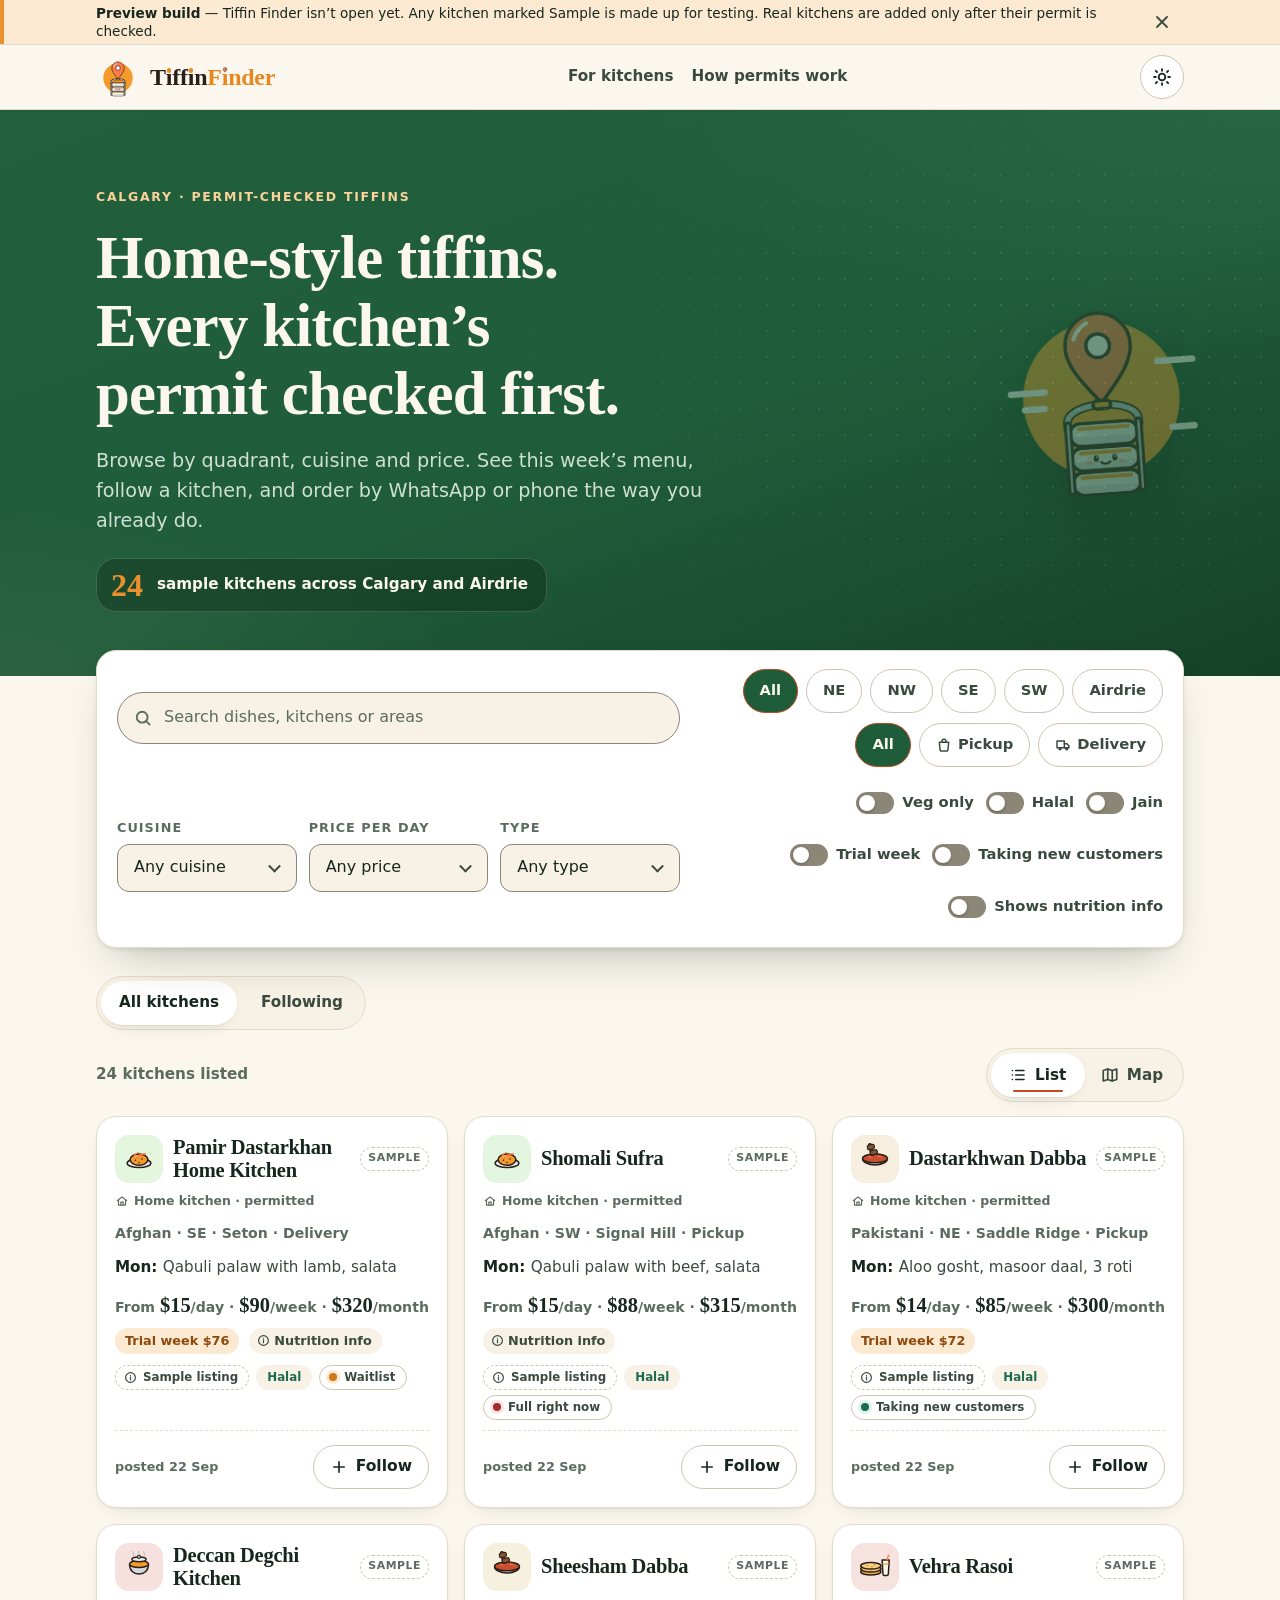
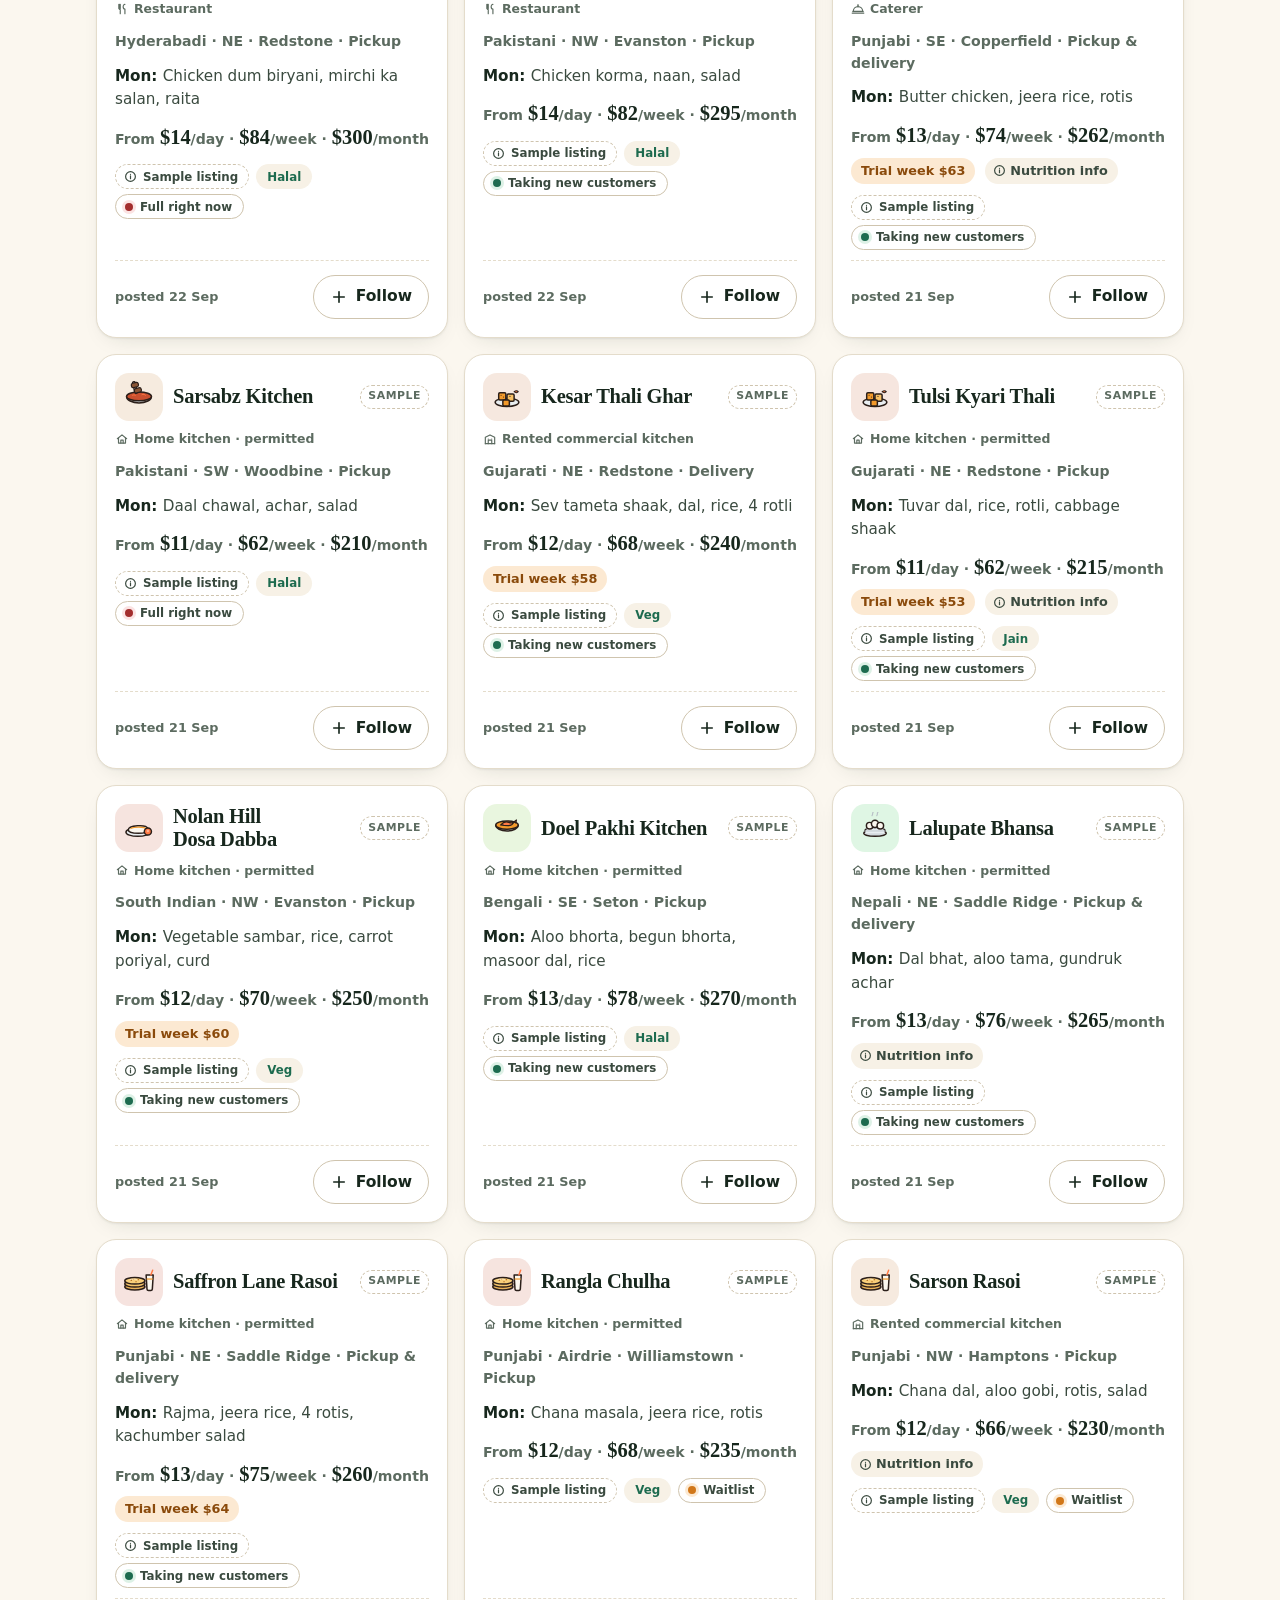
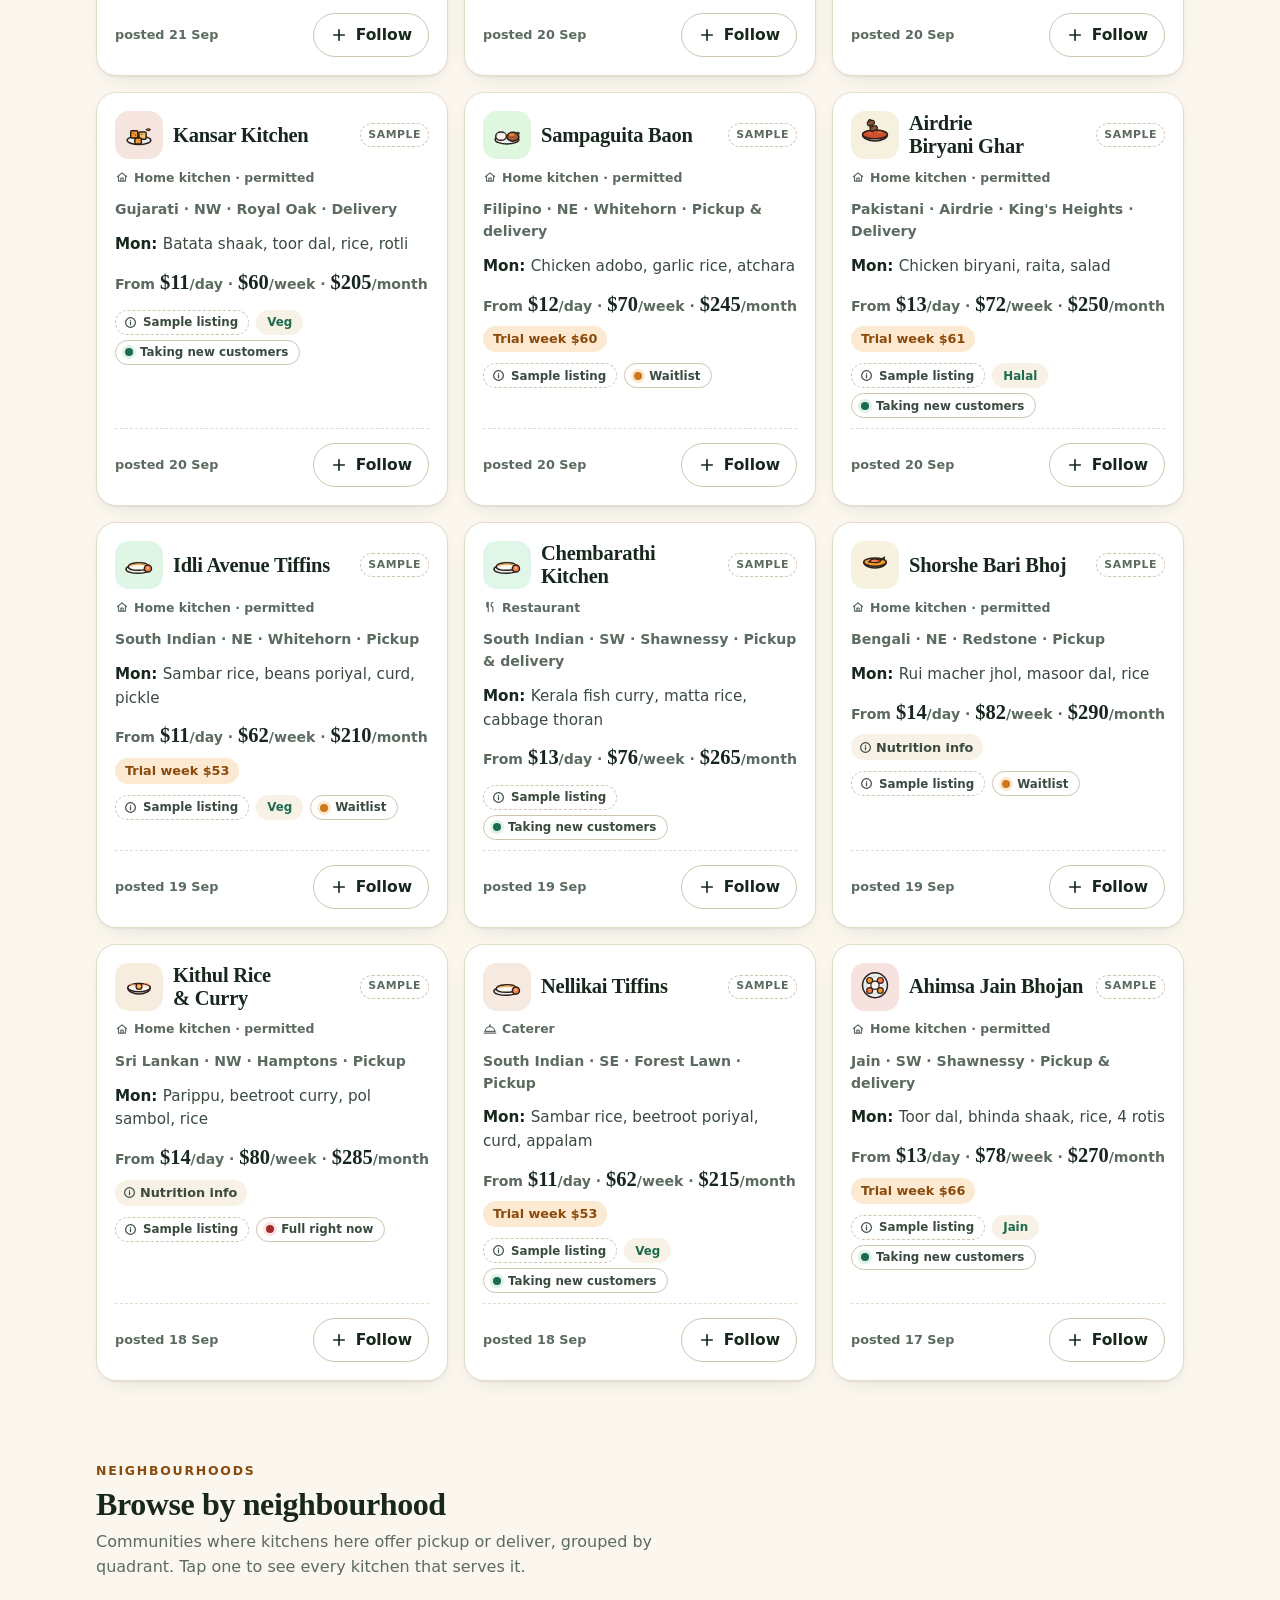
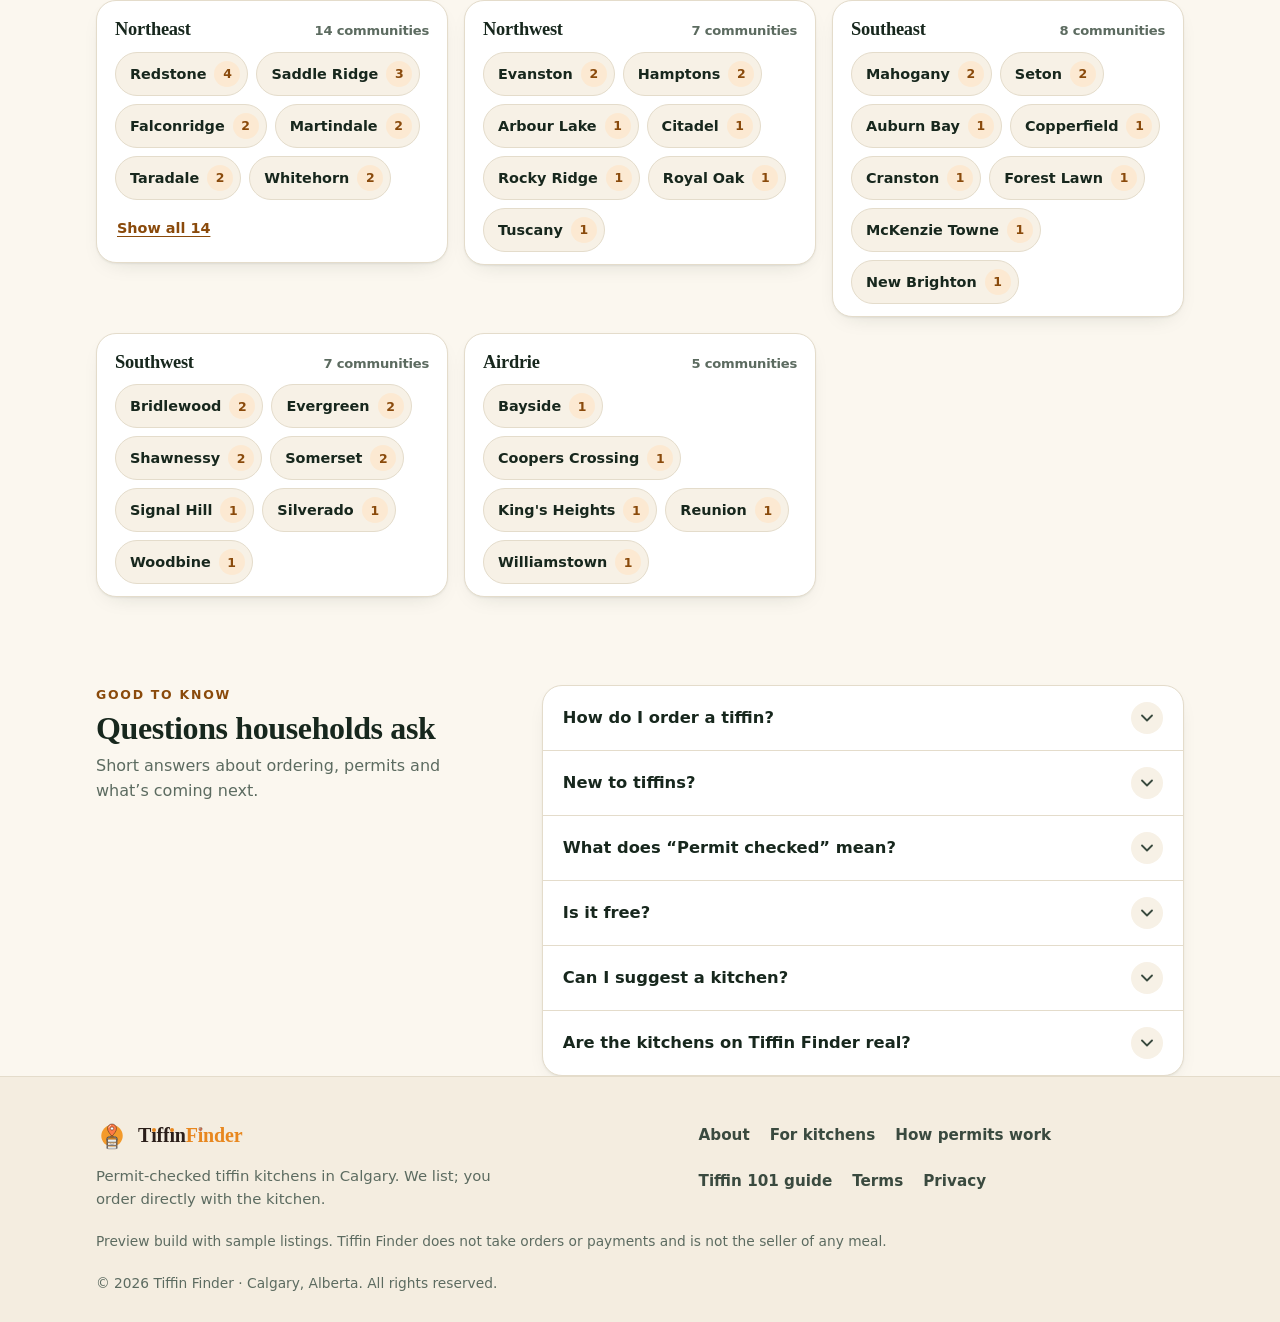
==== index.html @ 8707d1ac "Round 37: tighter hero, trust links, FAQ structured data, consistency - Phone hero: tighter vertical" ====
<!doctype html>
<html lang="en-CA">
<head>
  <meta charset="utf-8">
  <meta http-equiv="Content-Security-Policy" content="default-src 'self'; script-src 'self' 'sha256-MW55cBckCQ71oOT6GsQ5LZXJcVPUR7ksrtd80uX7PGY='; style-src 'self' https://fonts.googleapis.com; font-src https://fonts.gstatic.com; img-src 'self' data:; connect-src 'self'; manifest-src 'self'; worker-src 'self'; base-uri 'self'; form-action 'self'; object-src 'none'; upgrade-insecure-requests">
  <meta name="referrer" content="strict-origin-when-cross-origin">
  <meta name="viewport" content="width=device-width, initial-scale=1, viewport-fit=cover">
  <title>Tiffin Finder — permit-checked tiffin kitchens in Calgary</title>
  <meta name="description" content="Browse Calgary tiffin kitchens — home cooks, restaurants and caterers — by quadrant, cuisine and price. Every real kitchen’s permit is checked before it’s listed. See the week’s menu and order pickup or delivery by WhatsApp or phone.">
  <link rel="canonical" href="https://tiffinfinder.ca/">
  <meta property="og:type" content="website">
  <meta property="og:site_name" content="Tiffin Finder">
  <meta property="og:locale" content="en_CA">
  <meta property="og:title" content="Tiffin Finder — permit-checked tiffin kitchens in Calgary">
  <meta property="og:description" content="Browse Calgary tiffin kitchens — home cooks, restaurants and caterers — by quadrant, cuisine and price. Every real kitchen’s permit is checked before it’s listed. See the week’s menu and order pickup or delivery by WhatsApp or phone.">
  <meta property="og:url" content="https://tiffinfinder.ca/">
  <meta property="og:image" content="https://tiffinfinder.ca/og-image.png">
  <meta property="og:image:type" content="image/png">
  <meta property="og:image:width" content="1200">
  <meta property="og:image:height" content="630">
  <meta property="og:image:alt" content="Tiffin Finder — Find a permit-checked tiffin kitchen in Calgary, with a stacked saffron tiffin on leaf green">
  <meta name="twitter:card" content="summary_large_image">
  <meta name="twitter:title" content="Tiffin Finder — permit-checked tiffin kitchens in Calgary">
  <meta name="twitter:description" content="Browse Calgary tiffin kitchens — home cooks, restaurants and caterers — by quadrant, cuisine and price. Every real kitchen’s permit is checked before it’s listed. See the week’s menu and order pickup or delivery by WhatsApp or phone.">
  <meta name="twitter:image" content="https://tiffinfinder.ca/og-image.png">
  <meta name="twitter:image:alt" content="Tiffin Finder — Find a permit-checked tiffin kitchen in Calgary, with a stacked saffron tiffin on leaf green">
  <meta name="theme-color" media="(prefers-color-scheme: light)" content="#1f5c3a">
  <meta name="theme-color" media="(prefers-color-scheme: dark)" content="#101a14">
  <meta name="color-scheme" content="light dark">
  <meta name="mobile-web-app-capable" content="yes">
  <meta name="apple-mobile-web-app-capable" content="yes">
  <meta name="apple-mobile-web-app-status-bar-style" content="black-translucent">
  <meta name="apple-mobile-web-app-title" content="Tiffin Finder">
  <link rel="manifest" href="./manifest.webmanifest">
  <link rel="icon" href="./icons/favicon.svg" type="image/svg+xml">
  <link rel="icon" href="./icons/icon-192.png" type="image/png" sizes="192x192">
  <link rel="apple-touch-icon" href="./icons/apple-touch-icon.png">
  <link rel="preconnect" href="https://fonts.googleapis.com">
  <link rel="preconnect" href="https://fonts.gstatic.com" crossorigin>
  <link rel="stylesheet" href="https://fonts.googleapis.com/css2?family=Fraunces:opsz,wght@9..144,500..700&family=Manrope:wght@400..800&family=Baloo+2:wght@800&display=swap">
  <link rel="stylesheet" href="./styles.css?v=tf-v1.43.0">
  <!-- app.js stays blocking here on purpose: it decides the route, a
       kitchen's own link (?k=&solo=1), demo mode and the pending hero
       before first paint, so a shared kitchen link never flashes the home
       page first. The other pages load it with defer (early.js covers
       the theme and a dismissed preview notice there). -->
  <script src="./app.js?v=tf-v1.43.0"></script>
  <script type="application/ld+json">
  {
    "@context": "https://schema.org",
    "@graph": [
      {
        "@type": "WebSite",
        "name": "Tiffin Finder",
        "url": "https://tiffinfinder.ca/"
      },
      {
        "@type": "Organization",
        "name": "Tiffin Finder",
        "url": "https://tiffinfinder.ca/",
        "email": "sitesbyadeel@gmail.com",
        "logo": "https://tiffinfinder.ca/icons/icon-512.png"
      },
      {
        "@type": "FAQPage",
        "mainEntity": [
          {
            "@type": "Question",
            "name": "How do I order a tiffin?",
            "acceptedAnswer": {
              "@type": "Answer",
              "text": "Straight from the kitchen. Open a kitchen and tap Order on WhatsApp or Call. Pick a plan and a start day, check the message, then send it or call. Then sort out delivery or pickup and payment with the cook, the way you already do. Tiffin Finder doesn’t take orders or payments and isn’t the seller of any meal."
            }
          },
          {
            "@type": "Question",
            "name": "New to tiffins?",
            "acceptedAnswer": {
              "@type": "Answer",
              "text": "Our Tiffin 101 guide explains what a tiffin service is, what a typical meal includes, how plans and pricing usually work, and basic food-safety tips for storing and reheating your meals."
            }
          },
          {
            "@type": "Question",
            "name": "What does “Permit checked” mean?",
            "acceptedAnswer": {
              "@type": "Answer",
              "text": "It means we matched the kitchen to its public Alberta Health Services inspection record and, where it’s visible, its City of Calgary business licence. The date on the badge is when we checked. If the permit’s expiry date passes, we take the badge off until we’ve checked again. It isn’t an inspection or an endorsement, so please still use your own judgement. Verification pending means we’re still checking, and ordering stays closed until we’re done. How permits work"
            }
          },
          {
            "@type": "Question",
            "name": "Is it free?",
            "acceptedAnswer": {
              "@type": "Answer",
              "text": "Yes. Browsing and following kitchens cost households nothing. There’s no markup: you pay the kitchen its own price. Listing is free for kitchens as well, with no commission."
            }
          },
          {
            "@type": "Question",
            "name": "Can I suggest a kitchen?",
            "acceptedAnswer": {
              "@type": "Answer",
              "text": "Please do. Point the cook to our page for kitchens, where listing is free. You can also suggest one directly: our email address is on the About page. We only list a kitchen once its permit checks out, and only with the cook’s permission."
            }
          },
          {
            "@type": "Question",
            "name": "Are the kitchens on Tiffin Finder real?",
            "acceptedAnswer": {
              "@type": "Answer",
              "text": "Not yet. Tiffin Finder is in preview. Any kitchen marked Sample is made up, with a 555 phone number. Real kitchens are added only after their permit is checked, and with their permission."
            }
          }
        ]
      }
    ]
  }
  </script>
</head>
<body data-page="app">
  <a class="skip-link" href="#main">Skip to content</a>

  <div class="preview-bar" id="preview-bar" role="region" aria-label="Preview notice">
    <div class="wrap preview-bar-inner">
      <p><strong>Preview build</strong> — Tiffin Finder isn’t open yet. Any kitchen marked Sample is made up for testing. Real kitchens are added only after their permit is checked.</p>
      <button type="button" class="icon-btn" data-dismiss-preview aria-label="Dismiss preview notice">
        <svg viewBox="0 0 24 24" fill="none" stroke="currentColor" stroke-width="2.2" stroke-linecap="round" aria-hidden="true" focusable="false"><path d="M6 6l12 12M18 6L6 18"/></svg>
      </button>
    </div>
  </div>

  <div class="demo-bar" id="demo-bar" role="region" aria-label="Demo notice" hidden><div class="wrap demo-bar-inner"><p><span class="demo-pill">Demo</span> These kitchens are made up to show how Tiffin Finder works.</p><a class="demo-leave" href="./">Leave demo</a></div></div>

  <header class="site-header">
    <div class="wrap header-inner">
      <a class="brand" href="./" data-route aria-label="Tiffin Finder home">
        <svg class="logo" viewBox="0 0 400 400" aria-hidden="true" focusable="false"><circle cx="200" cy="210" r="134" fill="#f39a2b"/>
<g transform="translate(0 118.7)"><path d="M200 98.0C174.8 67.2 144 34.7 144 0a56 56 0 0 1 112 0c0 34.7-30.8 67.2-56 98.0Z" fill="#ff7a45" stroke="#2b1f1a" stroke-width="6" stroke-linejoin="round"/><circle cx="200" cy="0" r="20.2" fill="#fff" stroke="#2b1f1a" stroke-width="6"/><path d="M159.7 -14.0a44.8 44.8 0 0 1 23.5-25.8" fill="none" stroke="#fff" stroke-width="7" stroke-linecap="round"/></g>
<path d="M139.0 258V248C139.0 210.1 261.0 210.1 261.0 248V258" fill="none" stroke="#2b1f1a" stroke-width="15" stroke-linecap="round"/>
<path d="M139.0 258V248C139.0 210.1 261.0 210.1 261.0 248V258" fill="none" stroke="#b9c1c7" stroke-width="9" stroke-linecap="round"/>
<rect x="185" y="212.7" width="30" height="14" rx="7" fill="#f39a2b" stroke="#2b1f1a" stroke-width="6"/>
<rect x="142.0" y="250.0" width="116" height="38" rx="17.5" fill="#e9eef1" stroke="#2b1f1a" stroke-width="6"/>
<path d="M147.0 273.6H253.0V272.3a14.0 14.0 0 0 1-14.0 14.0H161.0a14.0 14.0 0 0 1-14.0-14.0Z" fill="#d3dade"/>
<rect x="154.6" y="255.5" width="90.8" height="6.5" rx="3.2" fill="#f39a2b"/>
<path d="M155.0 269.0h12" stroke="#fff" stroke-width="4" stroke-linecap="round"/>
<rect x="142.0" y="292.0" width="116" height="38" rx="17.5" fill="#e9eef1" stroke="#2b1f1a" stroke-width="6"/>
<path d="M147.0 315.6H253.0V314.3a14.0 14.0 0 0 1-14.0 14.0H161.0a14.0 14.0 0 0 1-14.0-14.0Z" fill="#d3dade"/>
<rect x="154.6" y="297.5" width="90.8" height="6.5" rx="3.2" fill="#f39a2b"/>
<path d="M155.0 311.0h12" stroke="#fff" stroke-width="4" stroke-linecap="round"/>
<rect x="142.0" y="334.0" width="116" height="38" rx="17.5" fill="#e9eef1" stroke="#2b1f1a" stroke-width="6"/>
<path d="M147.0 357.6H253.0V356.3a14.0 14.0 0 0 1-14.0 14.0H161.0a14.0 14.0 0 0 1-14.0-14.0Z" fill="#d3dade"/>
<rect x="154.6" y="339.5" width="90.8" height="6.5" rx="3.2" fill="#f39a2b"/>
<path d="M155.0 353.0h12" stroke="#fff" stroke-width="4" stroke-linecap="round"/>
<rect x="135.0" y="247" width="9" height="123" rx="4.5" fill="#b9c1c7" stroke="#2b1f1a" stroke-width="5"/>
<rect x="256.0" y="247" width="9" height="123" rx="4.5" fill="#b9c1c7" stroke="#2b1f1a" stroke-width="5"/>
<ellipse cx="184" cy="311.0" rx="4.4" ry="5.8" fill="#2b1f1a"/><ellipse cx="216" cy="311.0" rx="4.4" ry="5.8" fill="#2b1f1a"/>
<circle cx="185.4" cy="309.0" r="1.6" fill="#fff"/><circle cx="217.4" cy="309.0" r="1.6" fill="#fff"/>
<path d="M192.5 318.0q7.5 6.5 15 0" fill="none" stroke="#2b1f1a" stroke-width="3.8" stroke-linecap="round"/>
<ellipse cx="172" cy="318.0" rx="5" ry="3" fill="#f7a9a0"/><ellipse cx="228" cy="318.0" rx="5" ry="3" fill="#f7a9a0"/></svg>
        <span class="wordmark" aria-hidden="true"><span class="wm-a">T<span class="wm-i">ı</span>ff<span class="wm-i">ı</span>n</span><span class="wm-b">F<span class="wm-i wm-pin">ı</span>nder</span></span><span class="visually-hidden">Tiffin Finder</span>
      </a>
      <nav class="site-nav" aria-label="Primary">
        <a href="./kitchens.html">For kitchens</a>
        <a href="./permitted.html">How permits work</a>
      </nav>
      <div class="header-actions">
        <button type="button" class="btn btn-primary btn-small" id="install-btn" hidden>
          <svg viewBox="0 0 24 24" fill="none" stroke="currentColor" stroke-width="2.2" stroke-linecap="round" stroke-linejoin="round" aria-hidden="true" focusable="false"><path d="M12 4v11M7.5 10.5L12 15l4.5-4.5M4 19h16"/></svg>
          <span class="btn-label">Install</span>
        </button>
        <button type="button" class="icon-btn theme-toggle" id="theme-toggle" aria-label="Switch to dark theme">
          <svg class="icon-sun" viewBox="0 0 24 24" fill="none" stroke="currentColor" stroke-width="2.2" stroke-linecap="round" aria-hidden="true" focusable="false"><circle cx="12" cy="12" r="4"/><path d="M12 2.5v2M12 19.5v2M4.6 4.6l1.4 1.4M18 18l1.4 1.4M2.5 12h2M19.5 12h2M4.6 19.4L6 18M18 6l1.4-1.4"/></svg>
          <svg class="icon-moon" viewBox="0 0 24 24" fill="none" stroke="currentColor" stroke-width="2.2" stroke-linecap="round" stroke-linejoin="round" aria-hidden="true" focusable="false"><path d="M20 14.5A8.5 8.5 0 0 1 9.5 4a8.5 8.5 0 1 0 10.5 10.5z"/></svg>
        </button>
        <button type="button" class="icon-btn menu-btn" id="menu-btn" aria-label="Menu" aria-expanded="false" aria-controls="nav-sheet">
          <svg viewBox="0 0 24 24" fill="none" stroke="currentColor" stroke-width="2.2" stroke-linecap="round" aria-hidden="true" focusable="false"><path d="M4 7h16M4 12h16M4 17h11"/></svg>
        </button>
      </div>
    </div>
  </header>

  <main id="main">
    <section class="hero is-pending" id="hero" aria-labelledby="hero-heading">
      <div class="wrap hero-inner">
        <p class="eyebrow" id="hero-eyebrow">Calgary · permit-checked tiffins</p>
        <h1 id="hero-heading" tabindex="-1">Home-style tiffins. Every kitchen’s permit checked first.</h1>
        <p class="lede" id="hero-lede">Browse by quadrant, cuisine and price. See this week’s menu, follow a kitchen, and order by WhatsApp or phone the way you already do.</p>
        <p class="hero-count">
          <span class="num" id="count-verified">–</span>
          <span class="hero-count-text"><span id="count-label">kitchens</span><span class="long"> across Calgary and Airdrie</span><span id="count-pending-wrap" hidden> <span class="sep">·</span> <span id="count-pending">–</span> waiting for a permit check</span></span>
        </p>
        <div class="hero-launch" id="hero-launch" hidden>
          <div class="hero-actions">
            <a class="btn btn-primary" href="./kitchens.html">List your kitchen, free</a>
            <a class="btn btn-ghost" href="./?demo=1">See how it works</a>
          </div>
          <p class="hero-launch-note">Tiffin Finder isn’t open yet. Real kitchens will show here as soon as each one is checked. Add it to your Home Screen to find it fast when it opens. New to tiffins? Read the <a href="./guide.html">Tiffin 101 guide</a>.</p>
        </div>
      </div>
      <div class="hero-mascot" aria-hidden="true">
        <img class="hero-mascot-img" src="./icons/mascot.svg" alt="" width="400" height="400">
      </div>
    </section>

    <section class="wrap filters-section is-pending" id="filters-section" aria-labelledby="filters-heading">
      <h2 id="filters-heading" class="visually-hidden">Search and filter kitchens</h2>
      <form class="filters" id="filters" role="search" novalidate>
        <div class="filters-top">
          <div class="search-field">
            <label for="q" class="visually-hidden">Search dishes, kitchens or areas</label>
            <svg class="search-icon" viewBox="0 0 24 24" fill="none" stroke="currentColor" stroke-width="2.2" stroke-linecap="round" aria-hidden="true" focusable="false"><circle cx="11" cy="11" r="6.5"/><path d="M20 20l-4.2-4.2"/></svg>
            <input id="q" name="q" type="search" placeholder="Search dishes, kitchens or areas" autocomplete="off" enterkeyhint="search">
          </div>
          <button type="button" class="btn-filters-open" id="open-filters-sheet" aria-haspopup="dialog" aria-expanded="false" aria-controls="filters-sheet-panel">
            <svg viewBox="0 0 24 24" width="18" height="18" fill="none" stroke="currentColor" stroke-width="2.2" stroke-linecap="round" stroke-linejoin="round" aria-hidden="true" focusable="false"><path d="M4 7h10M18 7h2M4 17h2M8 17h12"/><circle cx="16" cy="7" r="2"/><circle cx="6" cy="17" r="2"/></svg>
            <span>Filters</span>
            <span class="filters-open-badge" id="filters-open-badge" hidden>0</span>
          </button>
        </div>

        <div class="chip-stack">
          <fieldset class="chip-group">
            <legend>Quadrant</legend>
            <input type="radio" name="quadrant" id="quad-all" value="" checked>
            <label for="quad-all">All</label>
            <input type="radio" name="quadrant" id="quad-ne" value="NE">
            <label for="quad-ne">NE</label>
            <input type="radio" name="quadrant" id="quad-nw" value="NW">
            <label for="quad-nw">NW</label>
            <input type="radio" name="quadrant" id="quad-se" value="SE">
            <label for="quad-se">SE</label>
            <input type="radio" name="quadrant" id="quad-sw" value="SW">
            <label for="quad-sw">SW</label>
            <input type="radio" name="quadrant" id="quad-airdrie" value="Airdrie">
            <label for="quad-airdrie">Airdrie</label>
          </fieldset>
          <fieldset class="chip-group chip-group-service" id="service-group">
            <legend>Pickup or delivery</legend>
            <input type="radio" name="service" id="service-all" value="" checked>
            <label for="service-all">All</label>
            <input type="radio" name="service" id="service-pickup" value="pickup">
            <label for="service-pickup"><svg viewBox="0 0 24 24" width="16" height="16" fill="none" stroke="currentColor" stroke-width="2.2" stroke-linecap="round" stroke-linejoin="round" aria-hidden="true" focusable="false"><path d="M5 8h14l-1.2 12.2a1 1 0 0 1-1 .8H7.2a1 1 0 0 1-1-.8z"/><path d="M9 8V6.5a3 3 0 0 1 6 0V8"/></svg>Pickup</label>
            <input type="radio" name="service" id="service-delivery" value="delivery">
            <label for="service-delivery"><svg viewBox="0 0 24 24" width="16" height="16" fill="none" stroke="currentColor" stroke-width="2.2" stroke-linecap="round" stroke-linejoin="round" aria-hidden="true" focusable="false"><path d="M3 6h11v10H3z"/><path d="M14 10h4l3 3.5V16h-7"/><path d="M7.5 19a1.5 1.5 0 1 0 0-3 1.5 1.5 0 0 0 0 3z"/><path d="M17.5 19a1.5 1.5 0 1 0 0-3 1.5 1.5 0 0 0 0 3z"/></svg>Delivery</label>
          </fieldset>
        </div>

        <div class="select-row" id="select-row">
          <div class="field">
            <label for="cuisine">Cuisine</label>
            <span class="select">
              <select id="cuisine" name="cuisine">
                <option value="">Any cuisine</option>
              </select>
            </span>
          </div>
          <div class="field">
            <label for="price">Price per day</label>
            <span class="select">
              <select id="price" name="price">
                <option value="">Any price</option>
                <option value="low">Under $12</option>
                <option value="mid">$12 – $13</option>
                <option value="high">$14 and up</option>
              </select>
            </span>
          </div>
          <div class="field">
            <label for="type">Type</label>
            <span class="select">
              <select id="type" name="type">
                <option value="">Any type</option>
                <option value="home_kitchen_permitted">Home kitchen · permitted</option>
                <option value="restaurant">Restaurant</option>
                <option value="caterer">Caterer</option>
                <option value="commissary_cook">Rented commercial kitchen</option>
              </select>
            </span>
          </div>
        </div>

        <div class="switch-row" id="switch-row">
          <div class="switch-set" role="group" aria-label="Dietary">
            <label class="switch">
              <input type="checkbox" id="veg" name="veg">
              <span class="switch-track" aria-hidden="true"></span>
              <span class="switch-label">Veg only</span>
            </label>
            <label class="switch">
              <input type="checkbox" id="halal" name="halal">
              <span class="switch-track" aria-hidden="true"></span>
              <span class="switch-label">Halal</span>
            </label>
            <label class="switch">
              <input type="checkbox" id="jain" name="jain">
              <span class="switch-track" aria-hidden="true"></span>
              <span class="switch-label">Jain</span>
            </label>
          </div>
          <div class="switch-set" role="group" aria-label="Plans and availability">
            <label class="switch">
              <input type="checkbox" id="trial" name="trial">
              <span class="switch-track" aria-hidden="true"></span>
              <span class="switch-label">Trial week</span>
            </label>
            <label class="switch">
              <input type="checkbox" id="open" name="open">
              <span class="switch-track" aria-hidden="true"></span>
              <span class="switch-label">Taking new customers</span>
            </label>
            <label class="switch">
              <input type="checkbox" id="nutrition" name="nutrition">
              <span class="switch-track" aria-hidden="true"></span>
              <span class="switch-label">Shows nutrition info</span>
            </label>
          </div>
        </div>

        <div class="filters-foot">
          <button type="button" class="btn btn-ghost btn-small" id="reset-filters">Reset filters</button>
        </div>

        <div class="sheet filters-sheet" id="filters-sheet" hidden>
          <button type="button" class="sheet-backdrop" tabindex="-1" aria-label="Close filters" data-close-filters></button>
          <div class="sheet-panel filters-sheet-panel" id="filters-sheet-panel" role="dialog" aria-modal="true" aria-labelledby="filters-sheet-title">
            <div class="sheet-handle" aria-hidden="true"></div>
            <div class="filters-sheet-head">
              <h2 id="filters-sheet-title">Filters</h2>
              <button type="button" class="icon-btn" data-close-filters aria-label="Close filters"><svg viewBox="0 0 24 24" fill="none" stroke="currentColor" stroke-width="2.2" stroke-linecap="round" aria-hidden="true" focusable="false"><path d="M6 6l12 12M18 6L6 18"/></svg></button>
            </div>
            <div class="filters-sheet-body" id="filters-sheet-body"></div>
            <div class="filters-sheet-foot">
              <button type="button" class="btn btn-ghost btn-small" id="filters-sheet-clear">Clear all</button>
              <button type="button" class="btn btn-primary" id="filters-sheet-show">Show kitchens</button>
            </div>
          </div>
        </div>
      </form>
    </section>

    <nav class="wrap" aria-label="Views" id="view-tabs-wrap">
      <div class="view-tabs" id="view-tabs">
        <a href="./" class="tab" id="tab-all" data-route aria-current="page">All kitchens</a>
        <a href="./?view=following" class="tab" id="tab-following" data-route aria-current="false">Following <span class="count" id="follow-count" hidden>0</span></a>
      </div>
    </nav>

    <section class="wrap" id="view-browse" aria-labelledby="results-heading">
      <h2 id="results-heading" class="visually-hidden">Kitchens</h2>
      <div class="filter-pills" id="filter-pills" hidden>
        <button type="button" class="filter-pill" id="near-pill">
          <svg class="filter-pill-pin" viewBox="0 0 24 24" width="16" height="16" fill="none" stroke="currentColor" stroke-width="2.2" stroke-linecap="round" stroke-linejoin="round" aria-hidden="true" focusable="false"><path d="M12 21s-6-5.4-6-11a6 6 0 0 1 12 0c0 5.6-6 11-6 11z"/><path d="M12 10.5a1.5 1.5 0 1 0 0-3 1.5 1.5 0 0 0 0 3z"/></svg>
          <span class="filter-pill-text">Pickup or delivery in <strong id="near-pill-name"></strong></span>
          <span class="filter-pill-x" aria-hidden="true"><svg viewBox="0 0 24 24" width="14" height="14" fill="none" stroke="currentColor" stroke-width="2.4" stroke-linecap="round" aria-hidden="true" focusable="false"><path d="M6 6l12 12M18 6L6 18"/></svg></span>
        </button>
      </div>
      <div class="results-bar">
        <p class="results-status" id="results-status" role="status" aria-live="polite" tabindex="-1">Loading kitchens…</p>
        <div class="seg" id="mode-seg" role="group" aria-label="Show kitchens as" data-mode="list">
          <button type="button" class="seg-btn" id="mode-list" data-mode="list" aria-pressed="true"><svg viewBox="0 0 24 24" fill="none" stroke="currentColor" stroke-width="2.2" stroke-linecap="round" stroke-linejoin="round" aria-hidden="true" focusable="false"><path d="M9 6h11M9 12h11M9 18h11M4.5 6h.01M4.5 12h.01M4.5 18h.01"/></svg><span>List</span></button>
          <button type="button" class="seg-btn" id="mode-map" data-mode="map" aria-pressed="false" aria-controls="map-view"><svg viewBox="0 0 24 24" fill="none" stroke="currentColor" stroke-width="2.2" stroke-linecap="round" stroke-linejoin="round" aria-hidden="true" focusable="false"><path d="M9 4 3 6v14l6-2 6 2 6-2V4l-6 2-6-2z"/><path d="M9 4v14"/><path d="M15 6v14"/></svg><span>Map</span></button>
        </div>
      </div>
      <div class="grid" id="results"></div>
      <div class="map-view" id="map-view" hidden>
        <div class="map-layout">
          <div class="map-frame">
            <div class="map-bar">
              <h3 class="map-title" id="map-title">Calgary and Airdrie</h3>
              <button type="button" class="btn btn-secondary btn-small map-reset" id="map-reset" hidden><svg viewBox="0 0 24 24" fill="none" stroke="currentColor" stroke-width="2.2" stroke-linecap="round" stroke-linejoin="round" aria-hidden="true" focusable="false"><path d="M15 5l-7 7 7 7"/></svg><span>Show all<span class="map-reset-more"> of Calgary</span></span></button>
            </div>
            <div class="map-stage" id="map-stage" aria-busy="true">
              <div class="map-skeleton skel" id="map-skeleton"><span>Loading the map…</span></div>
              <div class="map-state" id="map-error" hidden>
                <span class="empty-art" data-hue="300" aria-hidden="true"></span>
                <h4 class="map-state-title" id="map-error-title">The map didn’t load</h4>
                <p id="map-error-text">Something went wrong loading the map. Try again in a moment, or use the list.</p>
                <div class="map-state-actions"><button type="button" class="btn btn-primary btn-small" id="map-retry">Try again</button><button type="button" class="btn btn-secondary btn-small" id="map-to-list">Show the list</button></div>
              </div>
              <div class="map-state" id="map-empty" hidden>
                <img class="empty-mascot" src="./icons/mascot.svg" alt="" width="120" height="120">
                <h4 class="map-state-title">No kitchens match</h4>
                <p id="map-empty-text">Try widening the quadrant or clearing a filter.</p>
                <div class="map-state-actions">
                  <button type="button" class="btn btn-secondary btn-small" id="map-empty-clear-search" hidden>Clear search</button>
                  <button type="button" class="btn btn-secondary btn-small" id="map-empty-reset">Reset filters</button>
                </div>
              </div>
            </div>
          </div>
          <div class="map-side">
            <p class="map-note"><svg viewBox="0 0 24 24" fill="none" stroke="currentColor" stroke-width="2.2" stroke-linecap="round" stroke-linejoin="round" aria-hidden="true" focusable="false"><path d="M12 21s-6-5.4-6-11a6 6 0 0 1 12 0c0 5.6-6 11-6 11z"/><path d="M12 10.5a1.5 1.5 0 1 0 0-3 1.5 1.5 0 0 0 0 3z"/></svg><span>Pickup pins show the spot each kitchen chose to share. Sample listings use made-up spots inside their neighbourhood.</span></p>
            <ul class="map-legend" aria-label="Map colours">
              <li><span class="map-swatch" data-q="NW"></span>Northwest</li><li><span class="map-swatch" data-q="NE"></span>Northeast</li><li><span class="map-swatch" data-q="SW"></span>Southwest</li><li><span class="map-swatch" data-q="SE"></span>Southeast</li><li><span class="map-swatch" data-q="Airdrie"></span>Airdrie</li>
            </ul>
            <ul class="map-legend map-legend-pins" aria-label="Map markers">
              <li><span class="map-key" data-kind="pickup"><svg viewBox="0 0 24 24" aria-hidden="true" focusable="false"><path d="M5 9h14l-1.1 11a1 1 0 0 1-1 .9H7.1a1 1 0 0 1-1-.9z" fill="currentColor"/><path d="M9 9V7a3 3 0 0 1 6 0v2" fill="none" stroke="currentColor" stroke-width="1.8" stroke-linecap="round"/></svg></span>Pickup spot</li>
              <li><span class="map-key" data-kind="area"><svg viewBox="0 0 24 24" aria-hidden="true" focusable="false"><path d="M9 7c0-3.2 6-3.2 6 0" fill="none" stroke="currentColor" stroke-width="1.8" stroke-linecap="round"/><rect x="6" y="7" width="12" height="4" rx="1.5" fill="currentColor"/><rect x="5" y="12" width="14" height="4" rx="1.5" fill="currentColor"/><rect x="4" y="17" width="16" height="4.5" rx="1.8" fill="currentColor"/></svg></span>Delivery only, shown on the kitchen’s neighbourhood</li>
              <li><span class="map-key" data-kind="cluster" aria-hidden="true">3</span>Kitchens close together. Tap to see them.</li>
            </ul>
            <p class="map-hint">Tap a pin to preview. A numbered pin means several kitchens are close together; tap it to see each one. Tap part of the map, or pick a quadrant above, to zoom in.</p>
            <p class="map-missing" id="map-missing" hidden></p>
            <div class="map-credit">
              <p>Contains information licensed under the <a href="https://data.calgary.ca/stories/s/u45n-7awa">Open Government Licence – City of Calgary</a>.</p>
              <p>Contains information licensed under the <a href="https://data-airdrie.opendata.arcgis.com/pages/our-open-licence">Open Data Licence – City of Airdrie</a>.</p>
            </div>
          </div>
        </div>
        <div class="map-card" id="map-card" role="dialog" aria-labelledby="map-card-title" hidden></div>
      </div>
      <div class="empty" id="results-empty" hidden>
        <img class="empty-mascot" src="./icons/mascot.svg" alt="" width="120" height="120">
        <h3 class="empty-title">Nothing matches yet</h3>
        <p id="results-empty-text">No kitchens match those filters. Try widening the quadrant or clearing a filter.</p>
        <div class="page-actions">
          <button type="button" class="btn btn-secondary" id="empty-clear-search" hidden>Clear search</button>
          <button type="button" class="btn btn-secondary" id="empty-reset">Reset filters</button>
        </div>
      </div>
      <div class="empty" id="results-error" hidden>
        <span class="empty-art" data-hue="300" aria-hidden="true"></span>
        <h3 class="empty-title" id="results-error-title">You’re offline</h3>
        <p id="results-error-text">Tiffin Finder needs a connection to load kitchens the first time. Reconnect and the list will load on its own, or tap Try again.</p>
        <button type="button" class="btn btn-primary" id="results-retry" data-retry>Try again</button>
      </div>
      <noscript>
        <div class="empty">
          <p>Tiffin Finder needs JavaScript to show kitchens. Please enable it and reload.</p>
        </div>
      </noscript>
    </section>

    <section class="wrap" id="view-following" aria-labelledby="following-heading" hidden>
      <div class="section-head">
        <h2 id="following-heading" tabindex="-1">Kitchens you follow</h2>
        <p class="lede" id="following-status" role="status" aria-live="polite"></p>
      </div>
      <div class="grid" id="following-grid"></div>
      <div class="empty" id="following-empty" hidden>
        <img class="empty-mascot" src="./icons/mascot.svg" alt="" width="120" height="120">
        <h3 class="empty-title">No follows yet</h3>
        <p>You’re not following any kitchens yet. Tap <strong>Follow</strong> on a kitchen and it will show up here. Follows are saved on this device.</p>
        <a href="./" class="btn btn-secondary" data-route>Browse kitchens</a>
      </div>
      <div class="empty" id="following-launch" hidden>
        <img class="empty-mascot" src="./icons/mascot.svg" alt="" width="120" height="120">
        <h3 class="empty-title">Nothing to follow yet</h3>
        <p>Tiffin Finder is launching in NE Calgary and no kitchens are listed yet. Once real kitchens are added, tap <strong>Follow</strong> on one and it will show up here. Follows are saved on this device.</p>
      </div>
    </section>

    <section class="wrap" id="view-kitchen" hidden>
      <div class="kitchen" id="kitchen-detail"></div>
    </section>

    <section class="wrap hoods" id="hoods" aria-labelledby="hoods-heading" hidden>
      <div class="hoods-head">
        <p class="eyebrow">Neighbourhoods</p>
        <h2 id="hoods-heading">Browse by neighbourhood</h2>
        <p class="hoods-lede">Communities where kitchens here offer pickup or deliver, grouped by quadrant. Tap one to see every kitchen that serves it.</p>
      </div>
      <div class="hoods-grid" id="hoods-grid"></div>
    </section>

    <section class="faq" id="faq" aria-labelledby="faq-heading">
      <div class="wrap faq-inner">
        <div class="faq-intro">
          <p class="eyebrow">Good to know</p>
          <h2 id="faq-heading">Questions households ask</h2>
          <p class="faq-lede">Short answers about ordering, permits and what’s coming next.</p>
        </div>
        <div class="faq-list">
          <div class="faq-item is-open">
            <h3 class="faq-q"><button type="button" id="faq-q-order" aria-expanded="true" aria-controls="faq-a-order"><span>How do I order a tiffin?</span><svg class="faq-chev" viewBox="0 0 24 24" fill="none" stroke="currentColor" stroke-width="2.2" stroke-linecap="round" stroke-linejoin="round" aria-hidden="true" focusable="false"><path d="M6 9l6 6 6-6"/></svg></button></h3>
            <div class="faq-a" id="faq-a-order" role="region" aria-labelledby="faq-q-order"><div class="faq-a-inner"><p>Straight from the kitchen. Open a kitchen and tap <strong>Order on WhatsApp</strong> or <strong>Call</strong>. Pick a plan and a start day, check the message, then send it or call. Then sort out delivery or pickup and payment with the cook, the way you already do. Tiffin Finder doesn’t take orders or payments and isn’t the seller of any meal.</p></div></div>
          </div>
          <div class="faq-item is-open">
            <h3 class="faq-q"><button type="button" id="faq-q-new" aria-expanded="true" aria-controls="faq-a-new"><span>New to tiffins?</span><svg class="faq-chev" viewBox="0 0 24 24" fill="none" stroke="currentColor" stroke-width="2.2" stroke-linecap="round" stroke-linejoin="round" aria-hidden="true" focusable="false"><path d="M6 9l6 6 6-6"/></svg></button></h3>
            <div class="faq-a" id="faq-a-new" role="region" aria-labelledby="faq-q-new"><div class="faq-a-inner"><p>Our <a href="./guide.html">Tiffin 101 guide</a> explains what a tiffin service is, what a typical meal includes, how plans and pricing usually work, and basic food-safety tips for storing and reheating your meals.</p></div></div>
          </div>
          <div class="faq-item is-open">
            <h3 class="faq-q"><button type="button" id="faq-q-permit" aria-expanded="true" aria-controls="faq-a-permit"><span>What does “Permit checked” mean?</span><svg class="faq-chev" viewBox="0 0 24 24" fill="none" stroke="currentColor" stroke-width="2.2" stroke-linecap="round" stroke-linejoin="round" aria-hidden="true" focusable="false"><path d="M6 9l6 6 6-6"/></svg></button></h3>
            <div class="faq-a" id="faq-a-permit" role="region" aria-labelledby="faq-q-permit"><div class="faq-a-inner"><p>It means we matched the kitchen to its public Alberta Health Services inspection record and, where it’s visible, its City of Calgary business licence. The date on the badge is when we checked. If the permit’s expiry date passes, we take the badge off until we’ve checked again. It isn’t an inspection or an endorsement, so please still use your own judgement. <strong>Verification pending</strong> means we’re still checking, and ordering stays closed until we’re done. <a href="./permitted.html">How permits work</a></p></div></div>
          </div>
          <div class="faq-item is-open">
            <h3 class="faq-q"><button type="button" id="faq-q-free" aria-expanded="true" aria-controls="faq-a-free"><span>Is it free?</span><svg class="faq-chev" viewBox="0 0 24 24" fill="none" stroke="currentColor" stroke-width="2.2" stroke-linecap="round" stroke-linejoin="round" aria-hidden="true" focusable="false"><path d="M6 9l6 6 6-6"/></svg></button></h3>
            <div class="faq-a" id="faq-a-free" role="region" aria-labelledby="faq-q-free"><div class="faq-a-inner"><p>Yes. Browsing and following kitchens cost households nothing. There’s no markup: you pay the kitchen its own price. Listing is free for kitchens as well, with no commission.</p></div></div>
          </div>
          <div class="faq-item is-open">
            <h3 class="faq-q"><button type="button" id="faq-q-suggest" aria-expanded="true" aria-controls="faq-a-suggest"><span>Can I suggest a kitchen?</span><svg class="faq-chev" viewBox="0 0 24 24" fill="none" stroke="currentColor" stroke-width="2.2" stroke-linecap="round" stroke-linejoin="round" aria-hidden="true" focusable="false"><path d="M6 9l6 6 6-6"/></svg></button></h3>
            <div class="faq-a" id="faq-a-suggest" role="region" aria-labelledby="faq-q-suggest"><div class="faq-a-inner"><p>Please do. Point the cook to <a href="./kitchens.html">our page for kitchens</a>, where listing is free. You can also suggest one directly: our email address is on the <a href="./about.html#contact">About page</a>. We only list a kitchen once its permit checks out, and only with the cook’s permission.</p></div></div>
          </div>
          <div class="faq-item is-open">
            <h3 class="faq-q"><button type="button" id="faq-q-real" aria-expanded="true" aria-controls="faq-a-real"><span>Are the kitchens on Tiffin Finder real?</span><svg class="faq-chev" viewBox="0 0 24 24" fill="none" stroke="currentColor" stroke-width="2.2" stroke-linecap="round" stroke-linejoin="round" aria-hidden="true" focusable="false"><path d="M6 9l6 6 6-6"/></svg></button></h3>
            <div class="faq-a" id="faq-a-real" role="region" aria-labelledby="faq-q-real"><div class="faq-a-inner"><p>Not yet. Tiffin Finder is in preview. Any kitchen marked <strong>Sample</strong> is made up, with a 555 phone number. Real kitchens are added only after their permit is checked, and with their permission.</p></div></div>
          </div>
        </div>
      </div>
    </section>
  </main>

  <footer class="site-footer">
    <div class="wrap footer-inner">
      <div class="footer-brand">
        <a class="brand" href="./" data-route aria-label="Tiffin Finder home">
          <svg class="logo" viewBox="0 0 400 400" aria-hidden="true" focusable="false"><circle cx="200" cy="210" r="134" fill="#f39a2b"/>
<g transform="translate(0 118.7)"><path d="M200 98.0C174.8 67.2 144 34.7 144 0a56 56 0 0 1 112 0c0 34.7-30.8 67.2-56 98.0Z" fill="#ff7a45" stroke="#2b1f1a" stroke-width="6" stroke-linejoin="round"/><circle cx="200" cy="0" r="20.2" fill="#fff" stroke="#2b1f1a" stroke-width="6"/><path d="M159.7 -14.0a44.8 44.8 0 0 1 23.5-25.8" fill="none" stroke="#fff" stroke-width="7" stroke-linecap="round"/></g>
<path d="M139.0 258V248C139.0 210.1 261.0 210.1 261.0 248V258" fill="none" stroke="#2b1f1a" stroke-width="15" stroke-linecap="round"/>
<path d="M139.0 258V248C139.0 210.1 261.0 210.1 261.0 248V258" fill="none" stroke="#b9c1c7" stroke-width="9" stroke-linecap="round"/>
<rect x="185" y="212.7" width="30" height="14" rx="7" fill="#f39a2b" stroke="#2b1f1a" stroke-width="6"/>
<rect x="142.0" y="250.0" width="116" height="38" rx="17.5" fill="#e9eef1" stroke="#2b1f1a" stroke-width="6"/>
<path d="M147.0 273.6H253.0V272.3a14.0 14.0 0 0 1-14.0 14.0H161.0a14.0 14.0 0 0 1-14.0-14.0Z" fill="#d3dade"/>
<rect x="154.6" y="255.5" width="90.8" height="6.5" rx="3.2" fill="#f39a2b"/>
<path d="M155.0 269.0h12" stroke="#fff" stroke-width="4" stroke-linecap="round"/>
<rect x="142.0" y="292.0" width="116" height="38" rx="17.5" fill="#e9eef1" stroke="#2b1f1a" stroke-width="6"/>
<path d="M147.0 315.6H253.0V314.3a14.0 14.0 0 0 1-14.0 14.0H161.0a14.0 14.0 0 0 1-14.0-14.0Z" fill="#d3dade"/>
<rect x="154.6" y="297.5" width="90.8" height="6.5" rx="3.2" fill="#f39a2b"/>
<path d="M155.0 311.0h12" stroke="#fff" stroke-width="4" stroke-linecap="round"/>
<rect x="142.0" y="334.0" width="116" height="38" rx="17.5" fill="#e9eef1" stroke="#2b1f1a" stroke-width="6"/>
<path d="M147.0 357.6H253.0V356.3a14.0 14.0 0 0 1-14.0 14.0H161.0a14.0 14.0 0 0 1-14.0-14.0Z" fill="#d3dade"/>
<rect x="154.6" y="339.5" width="90.8" height="6.5" rx="3.2" fill="#f39a2b"/>
<path d="M155.0 353.0h12" stroke="#fff" stroke-width="4" stroke-linecap="round"/>
<rect x="135.0" y="247" width="9" height="123" rx="4.5" fill="#b9c1c7" stroke="#2b1f1a" stroke-width="5"/>
<rect x="256.0" y="247" width="9" height="123" rx="4.5" fill="#b9c1c7" stroke="#2b1f1a" stroke-width="5"/>
<ellipse cx="184" cy="311.0" rx="4.4" ry="5.8" fill="#2b1f1a"/><ellipse cx="216" cy="311.0" rx="4.4" ry="5.8" fill="#2b1f1a"/>
<circle cx="185.4" cy="309.0" r="1.6" fill="#fff"/><circle cx="217.4" cy="309.0" r="1.6" fill="#fff"/>
<path d="M192.5 318.0q7.5 6.5 15 0" fill="none" stroke="#2b1f1a" stroke-width="3.8" stroke-linecap="round"/>
<ellipse cx="172" cy="318.0" rx="5" ry="3" fill="#f7a9a0"/><ellipse cx="228" cy="318.0" rx="5" ry="3" fill="#f7a9a0"/></svg>
          <span class="wordmark" aria-hidden="true"><span class="wm-a">T<span class="wm-i">ı</span>ff<span class="wm-i">ı</span>n</span><span class="wm-b">F<span class="wm-i wm-pin">ı</span>nder</span></span><span class="visually-hidden">Tiffin Finder</span>
        </a>
        <p>Permit-checked tiffin kitchens in Calgary. We list; you order directly with the kitchen.</p>
      </div>
      <nav class="footer-nav" aria-label="Footer">
        <ul>
          <li><a href="./about.html">About</a></li>
          <li><a href="./kitchens.html">For kitchens</a></li>
          <li><a href="./permitted.html">How permits work</a></li>
          <li><a href="./guide.html">Tiffin 101 guide</a></li>
          <li><a href="./terms.html">Terms</a></li>
          <li><a href="./privacy.html">Privacy</a></li>
        </ul>
      </nav>
      <p class="footer-note">Preview build with sample listings. Tiffin Finder does not take orders or payments and is not the seller of any meal.</p>
      <p class="footer-copy">© 2026 Tiffin Finder · Calgary, Alberta. All rights reserved.</p>
    </div>
    <div class="wrap solo-footer" id="solo-footer" hidden><p>
      <a href="./" id="solo-home">Listed on Tiffin Finder</a><span aria-hidden="true"> · </span>
      <a href="./terms.html">Terms</a><span aria-hidden="true"> · </span>
      <a href="./privacy.html">Privacy</a>
    </p></div>
  </footer>

  <div class="sheet" id="ios-sheet" hidden>
    <button type="button" class="sheet-backdrop" tabindex="-1" aria-label="Close"></button>
    <div class="sheet-panel" role="dialog" aria-modal="true" aria-labelledby="sheet-title" aria-describedby="sheet-desc">
      <div class="sheet-handle" aria-hidden="true"></div>
      <h2 id="sheet-title">Add Tiffin Finder to your Home Screen</h2>
      <p id="sheet-desc">On iPhone and iPad, apps install from Safari’s Share menu.</p>
      <ol class="steps">
        <li><span>Tap the <strong>Share</strong> button <svg class="share-glyph" viewBox="0 0 24 24" fill="none" stroke="currentColor" stroke-width="2.2" stroke-linecap="round" stroke-linejoin="round" aria-hidden="true" focusable="false"><path d="M12 3v12M8 7l4-4 4 4M5 12v7a2 2 0 0 0 2 2h10a2 2 0 0 0 2-2v-7"/></svg> in Safari’s toolbar.</span></li>
        <li><span>Scroll down and tap <strong>Add to Home Screen</strong>.</span></li>
        <li><span>Tap <strong>Add</strong> in the top corner.</span></li>
      </ol>
      <p class="fine">Opened this inside another app? Open it in Safari first.</p>
      <button type="button" class="btn btn-primary btn-block" id="sheet-close">Got it</button>
    </div>
  </div>

  <div class="sheet nav-sheet" id="nav-sheet" hidden>
    <button type="button" class="sheet-backdrop" tabindex="-1" aria-label="Close menu" data-close-nav></button>
    <div class="sheet-panel" role="dialog" aria-modal="true" aria-labelledby="nav-sheet-title">
      <div class="sheet-handle" aria-hidden="true"></div>
      <div class="nav-sheet-head">
        <h2 id="nav-sheet-title">Menu</h2>
        <button type="button" class="icon-btn" data-close-nav aria-label="Close menu"><svg viewBox="0 0 24 24" fill="none" stroke="currentColor" stroke-width="2.2" stroke-linecap="round" aria-hidden="true" focusable="false"><path d="M6 6l12 12M18 6L6 18"/></svg></button>
      </div>
      <nav aria-label="Site">
        <ul class="nav-sheet-list">
          <li><a href="./" data-nav="browse" data-route aria-current="page">Browse kitchens <svg class="nav-chev" viewBox="0 0 24 24" fill="none" stroke="currentColor" stroke-width="2.2" stroke-linecap="round" stroke-linejoin="round" aria-hidden="true" focusable="false"><path d="M9 6l6 6-6 6"/></svg></a></li>
          <li><a href="./kitchens.html" data-nav="kitchens">For kitchens <svg class="nav-chev" viewBox="0 0 24 24" fill="none" stroke="currentColor" stroke-width="2.2" stroke-linecap="round" stroke-linejoin="round" aria-hidden="true" focusable="false"><path d="M9 6l6 6-6 6"/></svg></a></li>
          <li><a href="./permitted.html" data-nav="permitted">How permits work <svg class="nav-chev" viewBox="0 0 24 24" fill="none" stroke="currentColor" stroke-width="2.2" stroke-linecap="round" stroke-linejoin="round" aria-hidden="true" focusable="false"><path d="M9 6l6 6-6 6"/></svg></a></li>
          <li><a href="./guide.html" data-nav="guide">Tiffin 101 guide <svg class="nav-chev" viewBox="0 0 24 24" fill="none" stroke="currentColor" stroke-width="2.2" stroke-linecap="round" stroke-linejoin="round" aria-hidden="true" focusable="false"><path d="M9 6l6 6-6 6"/></svg></a></li>
          <li><a href="./about.html" data-nav="about">About <svg class="nav-chev" viewBox="0 0 24 24" fill="none" stroke="currentColor" stroke-width="2.2" stroke-linecap="round" stroke-linejoin="round" aria-hidden="true" focusable="false"><path d="M9 6l6 6-6 6"/></svg></a></li>
        </ul>
      </nav>
    </div>
  </div>

  <div class="sheet order-sheet" id="order-sheet" hidden>
    <button type="button" class="sheet-backdrop" tabindex="-1" aria-label="Close" data-close-order></button>
    <div class="sheet-panel" role="dialog" aria-modal="true" aria-labelledby="order-sheet-title">
      <div class="sheet-handle" aria-hidden="true"></div>
      <div class="order-sheet-head">
        <h2 id="order-sheet-title">You’re about to send</h2>
        <button type="button" class="icon-btn" data-close-order aria-label="Close"><svg viewBox="0 0 24 24" fill="none" stroke="currentColor" stroke-width="2.2" stroke-linecap="round" aria-hidden="true" focusable="false"><path d="M6 6l12 12M18 6L6 18"/></svg></button>
      </div>
      <div id="order-sheet-body"></div>
      <p class="visually-hidden" id="order-sheet-live" aria-live="polite"></p>
    </div>
  </div>

  <div class="toast" id="toast" role="status" aria-live="polite"></div>
</body>
</html>
---- styles.css ----
/* ==========================================================================
   Tiffin Finder — styles.css
   Identity: leaf-green ground, saffron accent, warm-cream surfaces.
   Display: Fraunces · Body: Manrope. Mobile-first, tokens on :root,
   dark theme via prefers-color-scheme with a data-theme override.
   ========================================================================== */

/* ---------- 1. Tokens ---------------------------------------------------- */
:root {
  color-scheme: light;

  --bg: #fbf7ef;
  --bg-2: #f4ede0;
  --surface: #ffffff;
  --surface-2: #f7f1e6;
  --surface-3: #eee5d5;

  --ink: #17271d;
  --ink-2: #3a4a3f;
  --muted: #5c6b60;
  --line: #e4dccb;
  --line-strong: #cfc4ae;
  /* Borders that identify a form control: 3:1 against the surfaces they sit on. */
  --field-line: #8c8676;

  /* Wordmark lettering (Baloo 2): "Tiffin" ink, "Finder" orange, both themes. */
  --wm-ink: #2b1f1a;
  --wm-orange: #e8871e;

  --brand: #1f5c3a;
  --brand-2: #22603c;
  --brand-3: #154129;
  --on-brand: #fbf7ef;
  --on-brand-muted: #cfe0d4;
  /* Saffron that is light enough to be small text on the green bands,
     including where the radial glows lighten them (>= 4.5:1 at the glow peak). */
  --on-brand-accent: #fad29a;
  --brand-line: rgb(251 247 239 / 0.16);
  --brand-field: rgb(251 247 239 / 0.08);
  --brand-field-line: rgb(251 247 239 / 0.55);

  --accent: #e8912d;
  --accent-strong: #d17719;
  --accent-ink: #8a4a0b;
  --accent-soft: #fce9d2;
  --on-accent: #17271d;

  --verified: #1d6b4f;
  --verified-soft: #ddf1e6;
  --pending: #8a4a0b;
  --pending-soft: #fce9d2;
  --danger: #a32d2d;
  --danger-soft: #fbe3e3;
  /* Brand coral focus ring (Round 27, deferred from Round 20): darkened
     from the mascot's coral #ff7a45 so it clears 3:1 non-text contrast on
     every plain-theme surface it can land on -- checked numerically:
     4.0:1 on --surface-3 (the lowest), 4.2-5.5:1 on --bg/--surface/
     --surface-2/--accent-soft, 4.2:1 on --map-bg. On-brand (green) areas
     and the map/page-hero sections keep their own --on-brand-accent
     override just below, already saffron and already >=4.5:1 there. */
  --focus-brand: #c1481f;
  --focus: var(--focus-brand);
  --inset-hi: transparent;

  --dabba-cream: #fbf7ef;
  --tile-s: 58%;
  --tile-l: 92%;
  --chip-on-bg: #1f5c3a;
  --chip-on-ink: #fbf7ef;
  --preview-bg: var(--accent-soft);
  --preview-rule: var(--line);

  /* Map (section 9d). Warm tints on one diagonal (NE, SW), greens on the
     other (NW, SE), so neighbouring quadrants never share a hue family. */
  --map-bg: #f3ecdf;
  --map-ne: #f6d3a1;
  --map-sw: #f2c9b1;
  --map-nw: #c9e2cf;
  --map-se: #dde8bf;
  --map-airdrie: #eadca0;
  --map-muted: #e9e1d0;
  --map-park: #dfe8d6;
  --map-stroke: #fbf7ef;
  --map-near-fill: #f2b56b;
  --map-near-line: #8a4a0b;
  --map-inset: #fffdf8;
  --map-inset-line: #e4dccb;
  --pin-ring: #ffffff;
  /* Pins (section 9d): coral pickup pins with an ink ring, echoing the
     logo's coral map-pin mark, outlined delivery-only pins, dark count
     badges. */
  --pin-pickup-bg: #ff7a45;
  --pin-pickup-ink: #17271d;
  --pin-pickup-ring: #2b1f1a;
  --pin-area-bg: #ffffff;
  --pin-area-line: #1f5c3a;
  --pin-area-ink: #1f5c3a;
  --pin-cluster-bg: #17271d;
  --pin-cluster-ink: #fbf7ef;
  --pin-active-ring: #17271d;
  --map-serves-fill: #a8d5b5;
  --map-serves-line: #1f5c3a;

  --shadow-1: 0 1px 2px rgb(23 39 29 / 0.06), 0 8px 24px -14px rgb(23 39 29 / 0.22);
  --shadow-2: 0 2px 4px rgb(23 39 29 / 0.08), 0 22px 44px -20px rgb(23 39 29 / 0.32);
  --shadow-sheet: 0 -12px 40px -12px rgb(23 39 29 / 0.35);

  --radius: 20px;
  --radius-sm: 12px;
  --radius-xs: 8px;
  --radius-pill: 999px;

  --font-display: "Fraunces", "Iowan Old Style", "Palatino Linotype", "Book Antiqua", Georgia, serif;
  --font-body: "Manrope", "Segoe UI", system-ui, -apple-system, Roboto, "Helvetica Neue", Arial, sans-serif;

  --ease-out: cubic-bezier(0.16, 1, 0.3, 1);
  --ease-in-out: cubic-bezier(0.65, 0, 0.35, 1);
  --ease-spring: cubic-bezier(0.34, 1.2, 0.64, 1);
  --ease-pop: cubic-bezier(0.34, 1.56, 0.64, 1);
  --dur-1: 160ms;
  --dur-2: 320ms;
  --dur-3: 520ms;

  /* A soft green light at the top of the page. Dark theme only. */
  --page-glow: none;

  --wrap: 1120px;
  --gutter: 16px;
  --header-h: 64px;

  /* Round 27: a named spacing scale, mostly formalising the 4px-grid
     values already used across cards/sections/prose (28px section
     spacing, 8/12/16px gaps, etc.) so new rules pick a step instead of a
     one-off number. Existing hand-tuned micro values (2px/3px icon
     nudges, chip padding) are left as-is -- this scale is for section
     and heading rhythm, not every pixel on the page. */
  --space-1: 4px;
  --space-2: 8px;
  --space-3: 12px;
  --space-4: 16px;
  --space-5: 20px;
  --space-6: 24px;
  --space-7: 28px;
  --space-8: 32px;
  --space-9: 48px;

  /* A small type scale for headings, named after the sizes already in use
     site-wide -- prose h2/h3, section heads and card titles all read off
     this instead of a local literal. */
  --fs-h1: clamp(1.9rem, 1.3rem + 3vw, 3.1rem);
  --fs-h2: clamp(1.45rem, 1.15rem + 1.4vw, 2rem);
  --fs-h3: 1.2rem;
  --fs-body: 1rem;
  --fs-small: 0.88rem;
  --fs-caption: 0.8rem;

  /* Comfortable reading measure for prose paragraphs and list text. */
  --measure-prose: 68ch;
}

@media (prefers-color-scheme: dark) {
  :root:not([data-theme="light"]) {
    color-scheme: dark;

    --bg: #101a14;
    --bg-2: #14211a;
    --surface: #18261e;
    --surface-2: #1e2e25;
    --surface-3: #26382d;

    --ink: #eef2ec;
    --ink-2: #c7d2c9;
    --muted: #93a398;
    --line: #2a3b31;
    --line-strong: #3a4f42;
    --field-line: #667a6c;

    --wm-ink: #fbf2e4;
    --wm-orange: #e8871e;

    --brand: #133524;
    --brand-2: #1a4430;
    --brand-3: #0c2518;
    --on-brand: #f3f0e6;
    --on-brand-muted: #b9cdbf;
    --on-brand-accent: #f4b36a;
    --brand-line: rgb(243 240 230 / 0.16);
    --brand-field: rgb(243 240 230 / 0.08);
    --brand-field-line: rgb(243 240 230 / 0.5);

    --accent: #f0a04a;
    --accent-strong: #f5b266;
    --accent-ink: #f4b36a;
    --accent-soft: #3a2a17;
    --on-accent: #17120a;

    --verified: #7fcba2;
    --verified-soft: #1b3a2b;
    --pending: #f4b36a;
    --pending-soft: #3a2a17;
    --danger: #ff8a8a;
    --danger-soft: #4a1f1f;
    /* Brand saffron focus ring (Round 27): --accent-strong already reads as
       the mascot's saffron in the dark palette and clears 3:1 by a wide
       margin everywhere it lands -- checked: 6.8:1 on --surface-3 (lowest),
       7.5-9.7:1 on --bg/--surface/--surface-2/--accent-soft, 10.0:1 on
       --map-bg. */
    --focus: var(--accent-strong);
    --focus-brand: var(--accent-strong);
    --inset-hi: rgb(255 255 255 / 0.06);

    --dabba-cream: #f3f0e6;
    --tile-s: 30%;
    --tile-l: 21%;
    --chip-on-bg: #7fcba2;
    --chip-on-ink: #101a14;
    --preview-bg: var(--surface-2);
    --preview-rule: var(--accent);

    --map-bg: #0d1611;
    --map-ne: #4d3820;
    --map-sw: #4a2f24;
    --map-nw: #1f3a2a;
    --map-se: #2f3a1f;
    --map-airdrie: #463e1d;
    --map-muted: #1b2921;
    --map-park: #1a2c20;
    --map-stroke: #0d1611;
    --map-near-fill: #8a5a22;
    --map-near-line: #f5b266;
    --map-inset: #131f18;
    --map-inset-line: #2a3b31;
    --pin-ring: #101a14;
    --pin-pickup-bg: #ff8c5a;
    --pin-pickup-ink: #17120a;
    --pin-pickup-ring: #101a14;
    --pin-area-bg: #18261e;
    --pin-area-line: #7fcba2;
    --pin-area-ink: #7fcba2;
    --pin-cluster-bg: #eef2ec;
    --pin-cluster-ink: #101a14;
    --pin-active-ring: #eef2ec;
    --map-serves-fill: #2e5e43;
    --map-serves-line: #7fcba2;

    --shadow-1: 0 1px 2px rgb(0 0 0 / 0.3), 0 10px 28px -14px rgb(0 0 0 / 0.6);
    --shadow-2: 0 2px 4px rgb(0 0 0 / 0.35), 0 24px 48px -20px rgb(0 0 0 / 0.7);
    --shadow-sheet: 0 -12px 40px -12px rgb(0 0 0 / 0.7);
    --page-glow: radial-gradient(90% 100% at 50% 0%, rgb(127 203 162 / 0.07), transparent 70%);
  }
}

:root[data-theme="dark"] {
  color-scheme: dark;

  --bg: #101a14;
  --bg-2: #14211a;
  --surface: #18261e;
  --surface-2: #1e2e25;
  --surface-3: #26382d;

  --ink: #eef2ec;
  --ink-2: #c7d2c9;
  --muted: #93a398;
  --line: #2a3b31;
  --line-strong: #3a4f42;
  --field-line: #667a6c;

  --wm-ink: #fbf2e4;
  --wm-orange: #e8871e;

  --brand: #133524;
  --brand-2: #1a4430;
  --brand-3: #0c2518;
  --on-brand: #f3f0e6;
  --on-brand-muted: #b9cdbf;
  --on-brand-accent: #f4b36a;
  --brand-line: rgb(243 240 230 / 0.16);
  --brand-field: rgb(243 240 230 / 0.08);
  --brand-field-line: rgb(243 240 230 / 0.5);

  --accent: #f0a04a;
  --accent-strong: #f5b266;
  --accent-ink: #f4b36a;
  --accent-soft: #3a2a17;
  --on-accent: #17120a;

  --verified: #7fcba2;
  --verified-soft: #1b3a2b;
  --pending: #f4b36a;
  --pending-soft: #3a2a17;
  --danger: #ff8a8a;
  --danger-soft: #4a1f1f;
  /* Brand saffron focus ring (Round 27): --accent-strong already reads as
     the mascot's saffron in the dark palette and clears 3:1 by a wide
     margin everywhere it lands -- checked: 6.8:1 on --surface-3 (lowest),
     7.5-9.7:1 on --bg/--surface/--surface-2/--accent-soft, 10.0:1 on
     --map-bg. */
  --focus: var(--accent-strong);
  --focus-brand: var(--accent-strong);
  --inset-hi: rgb(255 255 255 / 0.06);

  --dabba-cream: #f3f0e6;
  --tile-s: 30%;
  --tile-l: 21%;
  --chip-on-bg: #7fcba2;
  --chip-on-ink: #101a14;
  --preview-bg: var(--surface-2);
  --preview-rule: var(--accent);

  --map-bg: #0d1611;
  --map-ne: #4d3820;
  --map-sw: #4a2f24;
  --map-nw: #1f3a2a;
  --map-se: #2f3a1f;
  --map-airdrie: #463e1d;
  --map-muted: #1b2921;
  --map-park: #1a2c20;
  --map-stroke: #0d1611;
  --map-near-fill: #8a5a22;
  --map-near-line: #f5b266;
  --map-inset: #131f18;
  --map-inset-line: #2a3b31;
  --pin-ring: #101a14;
  --pin-pickup-bg: #ff8c5a;
  --pin-pickup-ink: #17120a;
  --pin-pickup-ring: #101a14;
  --pin-area-bg: #18261e;
  --pin-area-line: #7fcba2;
  --pin-area-ink: #7fcba2;
  --pin-cluster-bg: #eef2ec;
  --pin-cluster-ink: #101a14;
  --pin-active-ring: #eef2ec;
  --map-serves-fill: #2e5e43;
  --map-serves-line: #7fcba2;

  --shadow-1: 0 1px 2px rgb(0 0 0 / 0.3), 0 10px 28px -14px rgb(0 0 0 / 0.6);
  --shadow-2: 0 2px 4px rgb(0 0 0 / 0.35), 0 24px 48px -20px rgb(0 0 0 / 0.7);
  --shadow-sheet: 0 -12px 40px -12px rgb(0 0 0 / 0.7);
  --page-glow: radial-gradient(90% 100% at 50% 0%, rgb(127 203 162 / 0.07), transparent 70%);
}

/* ---------- 2. Reset & base ---------------------------------------------- */
*,
*::before,
*::after {
  box-sizing: border-box;
}

html {
  -webkit-text-size-adjust: 100%;
  scroll-behavior: smooth;
  scroll-padding-top: calc(var(--header-h) + 12px);
}

body {
  margin: 0;
  min-height: 100dvh;
  background: var(--page-glow) top center / 100% 900px no-repeat, var(--bg);
  color: var(--ink);
  font-family: var(--font-body);
  font-size: 1rem;
  line-height: 1.55;
  font-optical-sizing: auto;
  text-rendering: optimizeLegibility;
  -webkit-font-smoothing: antialiased;
  overflow-x: clip;
  display: flex;
  flex-direction: column;
}

body.sheet-open {
  overflow: hidden;
}

img,
svg {
  display: block;
  max-width: 100%;
}

h1,
h2,
h3,
h4 {
  font-family: var(--font-display);
  font-weight: 600;
  line-height: 1.12;
  letter-spacing: -0.012em;
  margin: 0 0 0.5em;
  color: var(--ink);
  overflow-wrap: anywhere;
  text-wrap: balance;
}

h1 {
  font-size: var(--fs-h1);
}

h2 {
  font-size: var(--fs-h2);
}

h3 {
  font-size: var(--fs-h3);
}

p {
  margin: 0 0 1em;
}

a {
  color: inherit;
  text-underline-offset: 0.15em;
  text-decoration-thickness: 1px;
}

button,
input,
select,
textarea {
  font: inherit;
  color: inherit;
}

button {
  cursor: pointer;
}

/* No grey tap flash on phones: each of these has its own :active state. */
a,
button,
label {
  -webkit-tap-highlight-color: transparent;
}

:focus-visible {
  outline: 2px solid var(--focus);
  outline-offset: 3px;
  border-radius: var(--radius-xs);
}

::selection {
  background: var(--accent);
  color: var(--on-accent);
}

.wrap {
  width: 100%;
  max-width: var(--wrap);
  margin-inline: auto;
  padding-inline: var(--gutter);
}

.visually-hidden {
  position: absolute !important;
  width: 1px;
  height: 1px;
  padding: 0;
  margin: -1px;
  overflow: hidden;
  clip: rect(0 0 0 0);
  clip-path: inset(50%);
  white-space: nowrap;
  border: 0;
}

[hidden] {
  display: none !important;
}

main {
  flex: 1 0 auto;
}

/* ---------- 3. Skip link & preview bar ----------------------------------- */
.skip-link {
  position: absolute;
  top: 8px;
  left: 8px;
  z-index: 100;
  padding: 10px 14px;
  background: var(--brand);
  color: var(--on-brand);
  border-radius: var(--radius-pill);
  font-weight: 700;
  text-decoration: none;
  transform: translateY(-160%);
  transition: transform var(--dur-1) var(--ease-out);
}

.skip-link:focus {
  transform: none;
}

/* The 404 page makes <main> focusable so its skip link works under <base>;
   it is a landing point, not a control, so it needs no ring. */
main[tabindex="-1"]:focus {
  outline: none;
}

.preview-bar {
  background: var(--preview-bg);
  color: var(--ink);
  border-bottom: 1px solid var(--preview-rule);
  /* Saffron edge rule; an inset shadow so the bar's height is unchanged. */
  box-shadow: inset 4px 0 0 var(--accent);
}

.preview-bar-inner {
  display: flex;
  align-items: center;
  gap: 10px;
  min-height: 40px;
  padding-block: 0;
  font-size: 0.85rem;
  line-height: 1.35;
}

.preview-bar-inner p {
  margin: 0;
  flex: 1 1 auto;
}

.preview-bar strong {
  font-weight: 800;
}

.preview-bar .icon-btn {
  /* Never shrinks below its 44px tap target, even at 320px. */
  flex: none;
  background: transparent;
  border-color: transparent;
  color: var(--ink-2);
}

.preview-bar .icon-btn:hover {
  background: rgb(0 0 0 / 0.06);
  color: var(--ink);
}

/* .tf-preview-off goes on <html> before first paint when the notice was
   dismissed (early.js on the pages where app.js is deferred, app.js itself
   on index.html), so the bar never flashes and then collapses. */
:root.tf-preview-off .preview-bar {
  display: none;
}

/* Clickjacking guard (Round 19): shown only when the page detects it has
   been loaded inside someone else's frame/iframe (window.top !== window.self)
   and the automatic break-out below didn't work. Fixed on top of everything
   else, in a warning colour distinct from the preview/demo bars. */
.frame-warning {
  position: fixed;
  inset: 0 0 auto 0;
  z-index: 999;
  background: #7a1f1f;
  color: #fff;
  padding: 12px 16px;
  display: flex;
  flex-wrap: wrap;
  align-items: center;
  gap: 10px;
  font-size: 0.85rem;
  line-height: 1.4;
  box-shadow: 0 2px 8px rgb(0 0 0 / 0.25);
}

.frame-warning p {
  margin: 0;
  flex: 1 1 240px;
}

.frame-warning a {
  color: #fff;
  font-weight: 700;
  text-decoration: underline;
  flex: none;
}

/* Demo notice (?demo=1): deep green with a saffron pill, so it reads as
   part of the product, not an error. It has no dismiss; "Leave demo"
   reloads the real home page. Text 10.8:1+ and link 8.1:1+ on --brand-3
   in both themes; the pill uses the button's saffron + dark ink pair
   (6.3:1 light, 8.7:1 dark). */
.demo-bar {
  background: var(--brand-3);
  color: var(--on-brand);
}

.demo-bar-inner {
  display: flex;
  flex-wrap: wrap;
  align-items: center;
  gap: 8px 14px;
  min-height: 44px;
  padding-block: 6px;
  font-size: 0.88rem;
}

/* The notice and "Leave demo" share one row down to phone width. */
.demo-bar-inner p {
  margin: 0;
  flex: 1 1 12rem;
  min-width: 0;
}

.demo-pill {
  display: inline-flex;
  align-items: center;
  min-height: 22px;
  padding: 1px 9px;
  margin-right: 6px;
  border-radius: var(--radius-pill);
  background: var(--accent);
  color: var(--on-accent);
  font-weight: 800;
  font-size: 0.72rem;
  letter-spacing: 0.06em;
  text-transform: uppercase;
}

.demo-leave {
  display: inline-flex;
  align-items: center;
  min-height: 44px;
  margin-left: auto;
  color: var(--on-brand-accent);
  font-weight: 700;
  text-decoration: underline;
  text-underline-offset: 3px;
}

.demo-leave:focus-visible {
  outline: 2px solid var(--on-brand-accent);
  outline-offset: 2px;
}

/* ---------- 4. Header ---------------------------------------------------- */
.site-header {
  position: sticky;
  top: 0;
  z-index: 40;
  background: var(--bg);
  background: color-mix(in srgb, var(--bg) 86%, transparent);
  -webkit-backdrop-filter: saturate(160%) blur(14px);
  backdrop-filter: saturate(160%) blur(14px);
  border-bottom: 1px solid var(--line);
}

.header-inner {
  display: grid;
  grid-template-columns: 1fr auto;
  align-items: center;
  column-gap: 12px;
  min-height: var(--header-h);
  padding-block: 8px;
}

.brand {
  display: inline-flex;
  align-items: center;
  gap: 10px;
  min-height: 44px;
  text-decoration: none;
  color: var(--ink);
}

.header-inner .brand {
  grid-column: 1;
  grid-row: 1;
}

.header-inner .header-actions {
  grid-column: 2;
  grid-row: 1;
  justify-self: end;
}

.header-inner .site-nav {
  grid-row: 2;
}

.logo {
  width: 40px;
  height: 40px;
  flex: none;
  transition: transform var(--dur-2) var(--ease-spring);
}

.footer-brand .logo {
  width: 32px;
  height: 32px;
}

.brand:hover .logo {
  transform: rotate(-6deg) scale(1.04);
}

/* On a kitchen's own link (solo) the header logo is plain text, not a
   link: no pointer, no playful tilt. */
.brand:not([href]) {
  cursor: default;
}

.brand:not([href]):hover .logo {
  transform: none;
}

.wordmark {
  font-family: "Baloo 2", var(--font-display);
  font-weight: 800;
  font-size: 1.25rem;
  letter-spacing: -0.01em;
  line-height: 1;
  white-space: nowrap;
}

/* "Tiffin" ink, "Finder" orange; every i uses a dotless ı with a drawn dot
   so the dot can be a small orange circle (and, in "Finder", the map-pin icon)
   instead of the font's own tittle. The whole mark is aria-hidden and
   paired with a .visually-hidden text node that says "Tiffin Finder". */
.wordmark .wm-a { color: var(--wm-ink); }
.wordmark .wm-b { color: var(--wm-orange); }

.wordmark .wm-i {
  position: relative;
  display: inline-block;
}

.wordmark .wm-i::after {
  content: "";
  position: absolute;
  left: 50%;
  top: 0.13em;
  width: 0.2em;
  height: 0.2em;
  margin-left: -0.1em;
  border-radius: 50%;
  background: var(--wm-orange);
}

.wordmark .wm-pin::after {
  top: 0.06em;
  width: 0.22em;
  height: 0.3em;
  margin-left: -0.11em;
  border-radius: 0;
  background: url("./icons/favicon.svg") no-repeat center / contain;
}

.site-nav {
  grid-column: 1 / -1;
  display: flex;
  gap: 4px 18px;
  flex-wrap: wrap;
  padding-bottom: 4px;
}

.site-nav a,
.footer-nav a,
.link {
  position: relative;
  display: inline-flex;
  align-items: center;
  min-height: 44px;
  font-weight: 600;
  font-size: 0.95rem;
  color: var(--ink-2);
  text-decoration: none;
}

.site-nav a::after,
.footer-nav a::after,
.link::after {
  content: "";
  position: absolute;
  left: 0;
  right: 0;
  bottom: 6px;
  height: 2px;
  background: var(--accent);
  border-radius: 2px;
  transform: scaleX(0);
  transform-origin: right;
  transition: transform var(--dur-2) var(--ease-out), opacity var(--dur-1) var(--ease-out);
}

.site-nav a:hover::after,
.site-nav a[aria-current="page"]::after,
.footer-nav a:hover::after,
.link:hover::after {
  transform: scaleX(1);
  transform-origin: left;
}

.site-nav a[aria-current="page"] {
  color: var(--ink);
}

.header-actions {
  display: flex;
  align-items: center;
  gap: 8px;
}

.icon-btn {
  display: inline-grid;
  place-items: center;
  width: 44px;
  height: 44px;
  border-radius: var(--radius-pill);
  border: 1px solid var(--line-strong);
  background: var(--surface);
  color: var(--ink);
  transition: background var(--dur-1) var(--ease-out), transform var(--dur-2) var(--ease-spring), border-color var(--dur-1) var(--ease-out), color var(--dur-1) var(--ease-out);
}

.icon-btn:hover {
  background: var(--surface-2);
  transform: translateY(-1px);
}

.icon-btn:active {
  transform: scale(0.94);
}

.icon-btn svg {
  width: 20px;
  height: 20px;
}

.theme-toggle .icon-moon {
  display: none;
}

:root[data-theme="dark"] .theme-toggle .icon-sun {
  display: none;
}

:root[data-theme="dark"] .theme-toggle .icon-moon {
  display: block;
}

@media (prefers-color-scheme: dark) {
  :root:not([data-theme="light"]) .theme-toggle .icon-sun {
    display: none;
  }

  :root:not([data-theme="light"]) .theme-toggle .icon-moon {
    display: block;
  }
}

/* Below 720px the header is one 64px row: both nav links live in the footer
   and as CTAs on the kitchen page, so the second nav row is not worth 45px
   of a phone's first screen. */
@media (max-width: 719px) {
  .header-inner .site-nav {
    display: none;
  }
}

@media (min-width: 720px) {
  .header-inner {
    grid-template-columns: auto 1fr auto;
    column-gap: 28px;
  }

  .header-inner .site-nav {
    grid-column: 2;
    grid-row: 1;
    justify-content: center;
    padding-bottom: 0;
  }

  .header-inner .header-actions {
    grid-column: 3;
  }

  /* From 720px there's room for the brand to read as a real logo instead
     of a small header afterthought. */
  .header-inner .logo {
    width: 44px;
    height: 44px;
  }

  .header-inner .wordmark {
    font-size: 1.5rem;
  }
}

/* Phone menu: a button in the header opens the site links in a bottom sheet
   (the .sheet component in section 13). From 720px the header nav shows, so
   both are removed. .sheet sets display later in the file, hence the doubled
   class on the sheet here. */
@media (min-width: 720px) {
  .menu-btn,
  .sheet.nav-sheet {
    display: none;
  }
}

.nav-sheet-head {
  display: flex;
  align-items: center;
  justify-content: space-between;
  gap: 12px;
  margin-bottom: 10px;
}

/* .sheet-panel h2 (section 13) sets a bottom margin; this row centres its title. */
.sheet-panel .nav-sheet-head h2 {
  font-size: 1.4rem;
  margin: 0;
}

.nav-sheet-list {
  list-style: none;
  margin: 0;
  padding: 0;
  display: grid;
  gap: 4px;
}

.nav-sheet-list a {
  display: flex;
  align-items: center;
  justify-content: space-between;
  gap: 12px;
  min-height: 52px;
  padding: 10px 14px;
  border-radius: var(--radius-sm);
  font-weight: 700;
  font-size: 1.05rem;
  color: var(--ink);
  text-decoration: none;
  transition: background var(--dur-1) var(--ease-out);
}

.nav-sheet-list a:hover {
  background: var(--surface-2);
}

.nav-sheet-list a[aria-current="page"] {
  background: var(--accent-soft);
}

.nav-chev {
  width: 18px;
  height: 18px;
  flex: none;
  color: var(--muted);
}

.nav-sheet-list a[aria-current="page"] .nav-chev {
  color: var(--accent-ink);
}

/* Header fit on small phones: with Install showing, the row holds three
   44px buttons. Install becomes icon-only; its text stays the accessible name. */
@media (max-width: 519px) {
  #install-btn {
    position: relative;
    width: 44px;
    padding: 0;
    gap: 0;
  }

  #install-btn .btn-label {
    position: absolute;
    width: 1px;
    height: 1px;
    overflow: hidden;
    clip: rect(0 0 0 0);
    clip-path: inset(50%);
    white-space: nowrap;
  }
}

@media (max-width: 399px) {
  .header-actions {
    gap: 4px;
  }

  .header-inner .wordmark {
    font-size: 1.125rem;
  }
}

/* ---------- 5. Buttons --------------------------------------------------- */
.btn {
  display: inline-flex;
  align-items: center;
  justify-content: center;
  gap: 8px;
  min-height: 46px;
  padding: 10px 20px;
  border-radius: var(--radius-pill);
  border: 1px solid transparent;
  font-weight: 700;
  font-size: 0.97rem;
  line-height: 1.2;
  text-decoration: none;
  white-space: nowrap;
  background: var(--surface-2);
  color: var(--ink);
  transition: transform var(--dur-2) var(--ease-spring), box-shadow var(--dur-2) var(--ease-out), background var(--dur-1) var(--ease-out), border-color var(--dur-1) var(--ease-out), color var(--dur-1) var(--ease-out);
}

.btn svg {
  width: 18px;
  height: 18px;
  flex: none;
}

/* Lifts only where a real pointer hovers; on touch a tapped element would
   otherwise stay lifted. The colour hovers below stay global. */
@media (hover: hover) and (pointer: fine) {
  .btn:hover {
    transform: translateY(-2px);
  }
}

.btn:active {
  transform: translateY(0) scale(0.98);
}

/* A disabled button (currently only the sample card's Follow button on
   kitchens.html) must look and feel disabled, not like a live control that
   silently does nothing when tapped. */
.btn:disabled {
  opacity: 0.5;
  cursor: not-allowed;
  box-shadow: none;
}

@media (hover: hover) and (pointer: fine) {
  .btn:disabled:hover {
    transform: none;
  }
}

.btn:disabled:active {
  transform: none;
}

.btn-primary {
  background: var(--accent);
  color: var(--on-accent);
  box-shadow: 0 8px 20px -12px rgb(209 119 25 / 0.7);
}

.btn-primary:hover {
  background: var(--accent-strong);
  box-shadow: 0 12px 26px -12px rgb(209 119 25 / 0.8);
}

.btn-secondary {
  background: var(--surface);
  border-color: var(--line-strong);
  color: var(--ink);
}

.btn-secondary:hover {
  border-color: var(--ink-2);
}

.btn-ghost {
  background: transparent;
  color: var(--ink-2);
}

.btn-ghost:hover {
  background: var(--surface-2);
  color: var(--ink);
}

.btn-small {
  min-height: 44px;
  padding: 6px 14px;
  font-size: 0.9rem;
}

.btn-block {
  width: 100%;
}

.btn-follow {
  background: var(--surface);
  border-color: var(--line-strong);
  color: var(--ink);
  min-height: 44px;
  padding: 8px 16px;
  /* Faster than .btn's own 160ms: the pressed state should read as
     instant (under 100ms), not merely quick. */
  transition: background 90ms var(--ease-out), border-color 90ms var(--ease-out), color 90ms var(--ease-out), transform var(--dur-2) var(--ease-spring);
}

.btn-follow:hover {
  border-color: var(--accent-strong);
  color: var(--accent-ink);
}

.btn-follow.is-following {
  background: var(--accent);
  border-color: var(--accent);
  color: var(--on-accent);
}

.btn-follow .icon-check {
  display: none;
}

.btn-follow.is-following .icon-check {
  display: block;
}

.btn-follow.is-following .icon-plus {
  display: none;
}

/* A quick pop on the checkmark right after tapping Follow (never on
   unfollow, never on a card that already loads as followed -- app.js only
   adds .is-popping when a tap just turned following on). Gated on its own
   behind no-preference on top of the blanket reduced-motion override
   below, so it never runs for someone who has asked for less motion. */
@media (prefers-reduced-motion: no-preference) {
  .btn-follow.is-following.is-popping .icon-check {
    animation: follow-pop var(--dur-2) var(--ease-spring);
  }

  @keyframes follow-pop {
    0% { transform: scale(0.55); }
    60% { transform: scale(1.22); }
    100% { transform: scale(1); }
  }
}

/* The main conversion button follows the rule "saffron carries action,
   green carries identity": saffron fill with dark ink (never white on saffron). */
.btn-whatsapp {
  background: var(--accent);
  color: var(--on-accent);
  box-shadow: 0 10px 24px -14px rgb(209 119 25 / 0.8);
}

.btn-whatsapp:hover {
  background: var(--accent-strong);
}

/* ---------- 6. Hero ------------------------------------------------------ */
.hero {
  --focus: var(--on-brand-accent);
  position: relative;
  isolation: isolate;
  overflow: hidden;
  color: var(--on-brand);
  background:
    radial-gradient(90% 70% at 100% 0%, rgb(60 140 90 / 0.22), transparent 60%),
    radial-gradient(60% 50% at 0% 100%, rgb(250 210 154 / 0.06), transparent 60%),
    linear-gradient(160deg, var(--brand-2), var(--brand) 55%, var(--brand-3));
}

/* A faint dot grid gives the wide, mostly-empty right side of the desktop
   hero some texture instead of flat colour, without competing with the
   text (it sits behind everything, low opacity, decorative only). */
@media (min-width: 900px) {
  .hero::before {
    content: "";
    position: absolute;
    inset: 0;
    z-index: -2;
    background-image: radial-gradient(circle, rgb(255 255 255 / 0.14) 1.4px, transparent 1.4px);
    background-size: 26px 26px;
    -webkit-mask-image: radial-gradient(65% 85% at 82% 45%, #000 0%, transparent 72%);
    mask-image: radial-gradient(65% 85% at 82% 45%, #000 0%, transparent 72%);
  }
}

.hero-inner {
  position: relative;
  display: grid;
  gap: 18px;
  padding-block: clamp(32px, 6vw, 84px) clamp(36px, 5vw, 72px);
}

/* Round 37: on phones the hero, filters card and view tabs stacked at
   their desktop-derived spacing left the first kitchen card below the
   844px fold at 390 width (measured: 826px from the top). Nothing here
   changes wording, font size or what's shown -- only the vertical gaps
   -- so the hero still reads the same, just closer together. */
@media (max-width: 599px) {
  .hero-inner {
    gap: 12px;
    padding-block: 20px 22px;
  }

  .hero-count {
    margin-top: 2px;
  }
}

.hero .eyebrow {
  color: var(--on-brand-accent);
}

.hero h1 {
  color: var(--on-brand);
  max-width: 20ch;
  font-size: clamp(2rem, 1.2rem + 4.2vw, 3.8rem);
  font-variation-settings: "opsz" 144;
  margin: 0;
}

.hero .lede {
  max-width: 54ch;
  color: var(--on-brand-muted);
  font-size: clamp(1.02rem, 0.95rem + 0.4vw, 1.2rem);
  margin: 0;
}

.hero-count {
  display: flex;
  align-items: center;
  gap: 14px;
  margin: 4px 0 0;
  padding: 10px 18px 10px 14px;
  border-radius: var(--radius);
  background: rgb(0 0 0 / 0.22);
  border: 1px solid var(--brand-line);
  color: var(--on-brand);
  font-weight: 600;
  font-size: 0.95rem;
  line-height: 1.4;
  width: fit-content;
  max-width: 100%;
}

.hero-count .num {
  flex: none;
  font-family: var(--font-display);
  font-size: 2rem;
  font-weight: 700;
  color: var(--accent);
  line-height: 1;
  min-width: 1.2ch;
  text-align: center;
}

.hero-count-text {
  flex: 1 1 auto;
  min-width: 0;
}

.hero-count .sep {
  color: var(--on-brand-muted);
}

/* Launch page (no kitchens to show yet): a longer headline, two buttons
   and a note in place of the count. Buttons wrap at phone width. */
.hero.is-launch h1 {
  max-width: 22ch;
  font-size: clamp(1.85rem, 1.1rem + 3.4vw, 3.2rem);
}

.hero-launch {
  display: grid;
  gap: 14px;
}

.hero-launch[hidden] {
  display: none;
}

.hero-actions {
  display: flex;
  flex-wrap: wrap;
  gap: 12px;
}

.hero-launch-note {
  margin: 0;
  max-width: 54ch;
  color: var(--on-brand-muted);
  font-size: 0.95rem;
}

.hero .btn-ghost {
  color: var(--on-brand);
  border-color: var(--brand-field-line);
}

.hero .btn-ghost:hover {
  background: var(--brand-field);
}

/* The mascot is the hero's brand moment: hidden on phones so it never
   pushes the headline down or crowds the count pill, shown from 900px
   where the hero has room on the right. It sits on its own layer above
   the brand gradient (never under the text column) and is identical in
   both themes, since the saffron-on-green mark is designed for the
   brand band in either theme. Purely decorative: aria-hidden, empty alt. */
.hero-mascot {
  display: none;
}

@media (min-width: 900px) {
  .hero-mascot {
    display: block;
    position: absolute;
    z-index: 0;
    right: clamp(0px, 3vw, 56px);
    top: 50%;
    translate: 0 -50%;
    width: clamp(260px, 22vw, 420px);
    pointer-events: none;
  }

  .hero-mascot-img {
    display: block;
    width: 100%;
    height: auto;
    filter: drop-shadow(0 22px 40px rgb(0 0 0 / 0.32));
    opacity: 0;
    animation: hero-mascot-in 900ms var(--ease-spring) 150ms both, hero-mascot-float 6s var(--ease-out) 1050ms infinite;
  }
}

@keyframes hero-mascot-in {
  0% {
    opacity: 0;
    scale: 0.7;
    rotate: -8deg;
  }

  65% {
    opacity: 1;
    scale: 1.06;
    rotate: 3deg;
  }

  100% {
    opacity: 1;
    scale: 1;
    rotate: 0deg;
  }
}

@keyframes hero-mascot-float {
  0%,
  100% {
    translate: 0 0;
  }

  50% {
    translate: 0 -10px;
  }
}

@media (max-width: 559px) {
  .hero-count .long {
    display: none;
  }
}

.eyebrow {
  margin: 0;
  font-size: 0.78rem;
  font-weight: 800;
  letter-spacing: 0.14em;
  text-transform: uppercase;
  color: var(--accent-ink);
}

/* ---------- 7. Filters --------------------------------------------------- */
.filters-section {
  margin-top: -26px;
  position: relative;
  z-index: 2;
}

.filters {
  display: grid;
  gap: 14px;
  padding: 16px;
  background: var(--surface);
  border: 1px solid var(--line);
  border-radius: var(--radius);
  box-shadow: inset 0 1px 0 var(--inset-hi), var(--shadow-2);
}

@media (max-width: 599px) {
  .filters {
    gap: 10px;
    padding: 12px;
  }
}

.search-field {
  position: relative;
}

.search-field .search-icon {
  position: absolute;
  left: 16px;
  top: 50%;
  width: 20px;
  height: 20px;
  translate: 0 -50%;
  color: var(--muted);
  pointer-events: none;
}

.search-field input {
  width: 100%;
  min-height: 52px;
  padding: 12px 16px 12px 46px;
  border-radius: var(--radius-pill);
  border: 1px solid var(--field-line);
  background: var(--surface-2);
  color: var(--ink);
  font-size: 1rem;
  transition: border-color var(--dur-1) var(--ease-out), background var(--dur-1) var(--ease-out), box-shadow var(--dur-2) var(--ease-out);
  -webkit-appearance: none;
  appearance: none;
}

.search-field input::placeholder {
  color: var(--muted);
}

.search-field input:hover {
  border-color: var(--ink-2);
}

/* Fields get the same solid 2px focus outline as buttons and chips (--ink in
   light, saffron in dark); the saffron border + soft ring stay as decoration. */
.search-field input:focus {
  outline: 2px solid var(--focus);
  outline-offset: 2px;
  border-color: var(--accent-strong);
  background: var(--surface);
  box-shadow: 0 0 0 4px var(--accent-soft);
}

.search-field input::-webkit-search-cancel-button {
  -webkit-appearance: none;
  appearance: none;
}

/* Quadrant chips above Pickup / Delivery chips. */
.chip-stack {
  display: grid;
  gap: 10px;
  min-width: 0;
}

.chip-group {
  margin: 0;
  padding: 0;
  border: 0;
  min-width: 0;
  display: flex;
  flex-wrap: wrap;
  align-items: center;
  gap: 8px;
}

/* The legend stays for assistive tech; the chips are self-evident visually. */
.chip-group legend {
  position: absolute;
  width: 1px;
  height: 1px;
  padding: 0;
  margin: -1px;
  overflow: hidden;
  clip-path: inset(50%);
  white-space: nowrap;
}

/* On phones the quadrant chips are one edge-to-edge scrolling row instead of
   two wrapped rows. The mask fades the clipped chips at either edge. */
@media (max-width: 899px) {
  .chip-group {
    flex-wrap: nowrap;
    overflow-x: auto;
    overflow-y: hidden;
    scrollbar-width: none;
    margin-inline: calc(-1 * var(--gutter));
    padding-inline: var(--gutter);
    padding-block: 2px;
    scroll-snap-type: x proximity;
    scroll-padding-inline: var(--gutter);
    -webkit-mask-image: linear-gradient(90deg, transparent, #000 var(--gutter), #000 calc(100% - var(--gutter)), transparent);
    mask-image: linear-gradient(90deg, transparent, #000 var(--gutter), #000 calc(100% - var(--gutter)), transparent);
  }

  .chip-group::-webkit-scrollbar {
    display: none;
  }

  .chip-group label {
    flex: none;
    scroll-snap-align: start;
  }
}

.chip-group input {
  position: absolute;
  opacity: 0;
  width: 1px;
  height: 1px;
  margin: 0;
  pointer-events: none;
}

.chip-group label {
  display: inline-flex;
  align-items: center;
  gap: 6px;
  min-height: 44px;
  padding: 8px 16px;
  border-radius: var(--radius-pill);
  border: 1px solid var(--line-strong);
  background: var(--surface);
  color: var(--ink-2);
  font-weight: 700;
  font-size: 0.92rem;
  cursor: pointer;
  user-select: none;
  transition: background var(--dur-2) var(--ease-out), color var(--dur-1) var(--ease-out), border-color var(--dur-1) var(--ease-out), transform var(--dur-2) var(--ease-spring);
}

@media (hover: hover) and (pointer: fine) {
  .chip-group label:hover {
    border-color: var(--ink-2);
    transform: translateY(-1px);
  }
}

.chip-group label:active {
  transform: scale(0.97);
}

.chip-group label svg {
  flex: none;
  width: 16px;
  height: 16px;
}

.chip-group input:checked + label {
  background: var(--chip-on-bg);
  /* Forest green stays the fill (kept per Round 27's contrast check --
     coral text/fill on green fails AA); a slim brand-coral/saffron ring
     ties the selected state to the mascot accent without touching the
     fill's own contrast. */
  border-color: var(--focus-brand, var(--chip-on-bg));
  color: var(--chip-on-ink);
}

.chip-group input:focus-visible + label {
  outline: 2px solid var(--focus);
  outline-offset: 3px;
}

.select-row {
  display: grid;
  gap: 12px;
  grid-template-columns: repeat(auto-fit, minmax(140px, 1fr));
}

.field {
  display: grid;
  gap: 6px;
  min-width: 0;
}

.field > label,
.field-label {
  font-size: 0.8rem;
  font-weight: 800;
  letter-spacing: 0.08em;
  text-transform: uppercase;
  color: var(--muted);
}

.select {
  position: relative;
  display: block;
}

.select select {
  width: 100%;
  min-height: 48px;
  padding: 10px 44px 10px 16px;
  border-radius: var(--radius-sm);
  border: 1px solid var(--field-line);
  background: var(--surface-2);
  color: var(--ink);
  -webkit-appearance: none;
  appearance: none;
  transition: border-color var(--dur-1) var(--ease-out), box-shadow var(--dur-2) var(--ease-out);
}

@media (max-width: 559px) {
  .select select {
    padding: 10px 34px 10px 12px;
    font-size: 0.95rem;
  }

  .select::after {
    right: 14px;
  }
}

.select select:hover {
  border-color: var(--ink-2);
}

.select select:focus {
  outline: 2px solid var(--focus);
  outline-offset: 2px;
  border-color: var(--accent-strong);
  box-shadow: 0 0 0 4px var(--accent-soft);
}

.select::after {
  content: "";
  position: absolute;
  right: 18px;
  top: 50%;
  width: 9px;
  height: 9px;
  border-right: 2px solid var(--ink-2);
  border-bottom: 2px solid var(--ink-2);
  transform: translateY(-70%) rotate(45deg);
  pointer-events: none;
}

/* Two groups of switches: diet, then "Trial week" and "Taking new
   customers". Each wraps on its own, so at phone width the row can take
   two or three lines without ever scrolling sideways. */
.switch-row {
  display: flex;
  flex-wrap: wrap;
  gap: 8px 12px;
}

.switch-set {
  display: flex;
  flex-wrap: wrap;
  gap: 8px 12px;
  min-width: 0;
}

.switch {
  display: inline-flex;
  align-items: center;
  gap: 8px;
  min-height: 44px;
  cursor: pointer;
  user-select: none;
  font-weight: 600;
  font-size: 0.92rem;
  color: var(--ink-2);
}

.switch input {
  position: absolute;
  opacity: 0;
  width: 1px;
  height: 1px;
  margin: 0;
  pointer-events: none;
}

.switch-track {
  position: relative;
  width: 38px;
  height: 22px;
  border-radius: var(--radius-pill);
  background: var(--field-line);
  transition: background var(--dur-2) var(--ease-out);
  flex: none;
}

.switch-track::after {
  content: "";
  position: absolute;
  top: 3px;
  left: 3px;
  width: 16px;
  height: 16px;
  border-radius: 50%;
  background: #ffffff;
  box-shadow: 0 1px 3px rgb(0 0 0 / 0.3);
  transition: transform var(--dur-2) var(--ease-spring);
}

.switch input:checked + .switch-track {
  background: var(--accent-strong);
}

.switch input:checked + .switch-track::after {
  transform: translateX(16px);
}

.switch input:checked ~ .switch-label {
  color: var(--ink);
}

.switch input:focus-visible + .switch-track {
  outline: 2px solid var(--focus);
  outline-offset: 3px;
}

/* The reset row only appears once a filter is on (app.js toggles .has-active). */
.filters-foot {
  display: none;
  justify-content: flex-end;
}

.filters.has-active .filters-foot {
  display: flex;
}

/* Phone: search field plus the "Filters" button that opens the bottom
   sheet (.filters-sheet, section 13). The service chips, selects and
   switches live inside that sheet on phones; the sheet's own footer
   replaces this row's Reset link there, so it stays out of the way. */
.filters-top {
  display: flex;
  align-items: center;
  gap: 10px;
}

.filters-top .search-field {
  flex: 1;
  min-width: 0;
}

.btn-filters-open {
  position: relative;
  display: inline-flex;
  align-items: center;
  gap: 6px;
  flex: none;
  min-height: 52px;
  padding: 0 16px;
  border-radius: var(--radius-pill);
  border: 1px solid var(--field-line);
  background: var(--surface-2);
  color: var(--ink);
  font-weight: 700;
  font-size: 0.92rem;
  transition: background var(--dur-1) var(--ease-out), border-color var(--dur-1) var(--ease-out), color var(--dur-1) var(--ease-out), transform var(--dur-2) var(--ease-spring);
}

@media (hover: hover) and (pointer: fine) {
  .btn-filters-open:hover {
    border-color: var(--ink-2);
    transform: translateY(-1px);
  }
}

.btn-filters-open:active {
  transform: scale(0.97);
}

.btn-filters-open[aria-expanded="true"] {
  background: var(--chip-on-bg);
  border-color: var(--chip-on-bg);
  color: var(--chip-on-ink);
}

.btn-filters-open:focus-visible {
  outline: 2px solid var(--focus);
  outline-offset: 2px;
}

.filters-open-badge {
  display: inline-grid;
  place-items: center;
  min-width: 20px;
  height: 20px;
  padding: 0 5px;
  border-radius: var(--radius-pill);
  background: var(--accent);
  color: var(--on-accent);
  font-size: 0.75rem;
  font-weight: 800;
}

/* The sheet carries its own Clear all button on phones. */
@media (max-width: 899px) {
  .filters-foot {
    display: none !important;
  }
}

@media (min-width: 900px) {
  /* No sheet, no trigger button above 900px: the search field is the only
     child of .filters-top that still needs a place in the grid. */
  .filters-top {
    display: contents;
  }

  .btn-filters-open,
  .sheet.filters-sheet {
    display: none;
  }

  .filters {
    grid-template-columns: 1.2fr 1fr;
    grid-template-areas:
      "search chips"
      "selects switches"
      "foot foot";
    align-items: center;
    padding: 18px 20px;
  }

  .filters:not(.has-active) {
    grid-template-areas:
      "search chips"
      "selects switches";
  }

  .search-field {
    grid-area: search;
  }

  .chip-stack {
    grid-area: chips;
    justify-items: end;
  }

  .chip-stack .chip-group {
    justify-content: flex-end;
  }

  .select-row {
    grid-area: selects;
  }

  .switch-row {
    grid-area: switches;
    justify-content: flex-end;
    align-self: end;
  }

  .switch-set {
    justify-content: flex-end;
  }

  .filters-foot {
    grid-area: foot;
  }
}

/* ---------- 8. View tabs & results status -------------------------------- */
.view-tabs {
  display: flex;
  gap: 6px;
  margin-top: var(--space-7);
  padding: 4px;
  width: fit-content;
  max-width: 100%;
  border-radius: var(--radius-pill);
  background: var(--surface-2);
  border: 1px solid var(--line);
}

@media (max-width: 599px) {
  .view-tabs {
    margin-top: 18px;
  }
}

.tab {
  display: inline-flex;
  align-items: center;
  gap: 8px;
  min-height: 44px;
  padding: 6px 18px;
  border-radius: var(--radius-pill);
  font-weight: 700;
  font-size: 0.95rem;
  color: var(--ink-2);
  text-decoration: none;
  transition: background var(--dur-2) var(--ease-out), color var(--dur-1) var(--ease-out), box-shadow var(--dur-2) var(--ease-out), transform var(--dur-1) var(--ease-out);
}

.tab:hover {
  color: var(--ink);
}

.tab:active {
  transform: scale(0.98);
}

.tab[aria-current="page"] {
  background: var(--surface);
  color: var(--ink);
  box-shadow: var(--shadow-1);
}

.tab .count {
  display: inline-grid;
  place-items: center;
  min-width: 22px;
  height: 22px;
  padding: 0 6px;
  border-radius: var(--radius-pill);
  background: var(--accent);
  color: var(--on-accent);
  font-size: 0.78rem;
  font-weight: 800;
}

.results-status {
  margin: 18px 0 14px;
  color: var(--muted);
  font-weight: 600;
  font-size: 0.95rem;
  transition: opacity var(--dur-1) var(--ease-out);
}

.results-status.is-swapping {
  opacity: 0;
  transition: none;
}

.results-status:focus {
  outline: none;
}

/* The count and the List / Map switch share one row; the switch wraps
   under the count when the row is too narrow. */
.results-bar {
  display: flex;
  flex-wrap: wrap;
  align-items: center;
  justify-content: space-between;
  gap: 10px 16px;
  margin: 18px 0 14px;
}

@media (max-width: 599px) {
  .results-bar {
    margin: 12px 0 10px;
  }
}

.results-bar .results-status {
  margin: 0;
}

/* Two-option switch: a sliding surface marks the pressed button. */
.seg {
  position: relative;
  display: grid;
  grid-template-columns: 1fr 1fr;
  padding: 4px;
  border-radius: var(--radius-pill);
  background: var(--surface-2);
  border: 1px solid var(--line);
}

.seg::before {
  content: "";
  position: absolute;
  top: 4px;
  bottom: 4px;
  left: 4px;
  width: calc(50% - 4px);
  border-radius: var(--radius-pill);
  background: var(--surface);
  box-shadow: var(--shadow-1);
  transition: transform var(--dur-2) var(--ease-out);
}

.seg[data-mode="map"]::before {
  transform: translateX(100%);
}

.seg-btn {
  position: relative;
  z-index: 1;
  display: inline-flex;
  align-items: center;
  justify-content: center;
  gap: 8px;
  min-height: 44px;
  min-width: 88px;
  padding: 6px 16px;
  border: 0;
  background: none;
  border-radius: var(--radius-pill);
  font: 700 0.95rem var(--font-body);
  color: var(--ink-2);
  cursor: pointer;
}

.seg-btn[aria-pressed="true"],
.seg-btn:hover {
  color: var(--ink);
}

/* A slim brand-coral/saffron underline on the selected tab, on top of the
   sliding white pill -- ties the toggle's selected state to the same
   accent as the focus ring (--focus-brand), checked >=3:1 against
   --surface just like the focus ring above. */
.seg-btn[aria-pressed="true"]::after {
  content: "";
  position: absolute;
  left: 22px;
  right: 22px;
  bottom: 5px;
  height: 2px;
  border-radius: var(--radius-pill);
  background: var(--focus-brand);
}

.seg-btn:focus-visible {
  outline: 2px solid var(--focus);
  outline-offset: 2px;
  border-radius: var(--radius-pill);
}

.seg-btn svg {
  width: 18px;
  height: 18px;
}

.section-head {
  display: flex;
  flex-wrap: wrap;
  align-items: baseline;
  justify-content: space-between;
  gap: var(--space-2) var(--space-4);
  margin-top: var(--space-7);
}

.section-head h2 {
  margin: 0;
}

.section-head .lede {
  margin: 0;
  color: var(--muted);
}

/* ---------- 9. Grid & cards ---------------------------------------------- */
.grid {
  display: grid;
  gap: 16px;
  grid-template-columns: repeat(auto-fill, minmax(min(100%, 300px), 1fr));
  padding-bottom: 8px;
}

.card {
  --i: 0;
  --hue: 30;
  position: relative;
  display: flex;
  flex-direction: column;
  gap: 10px;
  padding: 18px;
  background: var(--surface);
  border: 1px solid var(--line);
  border-radius: var(--radius);
  /* The inset top line is an edge light in dark mode (transparent in light). */
  box-shadow: inset 0 1px 0 var(--inset-hi), var(--shadow-1);
  /* `backwards` (not `both`) so the finished keyframe releases `transform`
     and the hover lift below can run. */
  animation: rise var(--dur-3) var(--ease-out) backwards;
  animation-delay: calc(min(var(--i), 6) * 40ms);
  transition: transform var(--dur-2) var(--ease-spring), box-shadow var(--dur-2) var(--ease-out), border-color var(--dur-2) var(--ease-out);
}

/* Filter changes re-render the grid; only the first paint should stage in. */
.card.no-rise {
  animation: fade var(--dur-1) var(--ease-out) backwards;
}

@media (hover: hover) and (pointer: fine) {
  .card:hover {
    transform: translateY(-3px);
    box-shadow: inset 0 1px 0 var(--inset-hi), var(--shadow-2);
    border-color: var(--line-strong);
  }
}

.card:active {
  transform: translateY(-1px) scale(0.995);
}

.card-head {
  display: grid;
  grid-template-columns: 48px minmax(0, 1fr) auto;
  align-items: center;
  gap: 10px;
}

.card-head .card-title {
  min-width: 0;
}

.card-head .tag {
  font-size: 0.68rem;
  padding: 2px 7px;
  letter-spacing: 0.05em;
}

.dabba-tile {
  display: grid;
  place-items: center;
  width: 48px;
  height: 48px;
  border-radius: 14px;
  background: hsl(var(--hue) var(--tile-s) var(--tile-l));
  flex: none;
  transition: transform var(--dur-2) var(--ease-spring);
}

@media (hover: hover) and (pointer: fine) {
  .card:hover .dabba-tile {
    transform: rotate(-4deg) scale(1.04);
  }
}

.dabba {
  width: 32px;
  height: 32px;
}

.dabba-tile.large {
  width: 92px;
  height: 92px;
  border-radius: 26px;
}

.dabba-tile.large .dabba {
  width: 86px;
  height: 86px;
}

.card-tags {
  display: flex;
  flex-wrap: wrap;
  align-items: center;
  justify-content: flex-end;
  gap: 6px;
  min-width: 0;
}

.tag {
  display: inline-flex;
  align-items: center;
  min-height: 24px;
  padding: 2px 9px;
  border-radius: var(--radius-pill);
  background: var(--surface-2);
  border: 1px solid var(--line);
  color: var(--ink-2);
  font-size: 0.74rem;
  font-weight: 800;
  letter-spacing: 0.06em;
  text-transform: uppercase;
  white-space: nowrap;
}

/* Dashed = placeholder, the same language as .empty. The accent stays
   reserved for the primary button, checked chips and the count numeral. */
.tag-sample {
  background: transparent;
  border: 1px dashed var(--line-strong);
  color: var(--muted);
}

.card-title {
  margin: 0;
  font-size: 1.28rem;
  font-weight: 800;
  font-variation-settings: "opsz" 36;
  transition: color var(--dur-1) var(--ease-out);
}

.card-title a {
  color: inherit;
  text-decoration: none;
}

.card-link::after {
  content: "";
  position: absolute;
  inset: 0;
  border-radius: var(--radius);
}

.card-link:focus-visible {
  outline: none;
}

.card-link:focus-visible::after {
  outline: 2px solid var(--focus);
  outline-offset: 3px;
}

.card:has(.card-link:hover) .card-title {
  color: var(--accent-ink);
}

.card-meta {
  margin: 0;
  font-size: 0.88rem;
  font-weight: 600;
  color: var(--muted);
}

.chips {
  display: flex;
  flex-wrap: wrap;
  gap: 6px;
  margin: 0;
  padding: 0;
  list-style: none;
}

.chip {
  display: inline-flex;
  align-items: center;
  gap: 5px;
  min-height: 28px;
  padding: 3px 11px;
  border-radius: var(--radius-pill);
  background: var(--surface-2);
  color: var(--ink-2);
  font-size: 0.84rem;
  font-weight: 700;
}

/* "Delivers to <community>" above the results (?near=). The whole pill is
   the remove button; the round X is its visual cue. Same green as a checked
   quadrant chip, so it reads as a filter that is on. */
.filter-pills {
  display: flex;
  flex-wrap: wrap;
  gap: 8px;
  margin-top: 18px;
}

.filter-pills:not([hidden]) + .results-bar {
  margin-top: 10px;
}

.filter-pill {
  display: inline-flex;
  align-items: center;
  gap: 8px;
  min-height: 44px;
  max-width: 100%;
  padding: 6px 8px 6px 14px;
  border: 0;
  border-radius: var(--radius-pill);
  background: var(--chip-on-bg);
  color: var(--chip-on-ink);
  font-weight: 700;
  font-size: 0.92rem;
  text-align: left;
  box-shadow: var(--shadow-1);
  transition: transform var(--dur-1) var(--ease-out), box-shadow var(--dur-2) var(--ease-out);
}

.filter-pill-pin {
  flex: none;
}

.filter-pill-text {
  overflow-wrap: anywhere;
}

.filter-pill-x {
  flex: none;
  display: inline-grid;
  place-items: center;
  width: 28px;
  height: 28px;
  border-radius: 50%;
  background: var(--chip-on-ink);
  color: var(--chip-on-bg);
}

.filter-pill:active {
  transform: scale(0.98);
}

@media (hover: hover) and (pointer: fine) {
  .filter-pill:hover {
    box-shadow: var(--shadow-2);
  }
}

/* Delivery areas on a kitchen's page link to ?near=: a real 44px target
   with a border, so they read as tappable rather than as labels. */
.chip-link {
  min-height: 44px;
  padding: 8px 14px;
  border: 1px solid var(--line);
  text-decoration: none;
  transition: background var(--dur-1) var(--ease-out), border-color var(--dur-1) var(--ease-out), transform var(--dur-1) var(--ease-out);
}

@media (hover: hover) and (pointer: fine) {
  .chip-link:hover {
    background: var(--surface-3);
    border-color: var(--field-line);
    color: var(--ink);
  }
}

.chip-link:active {
  transform: scale(0.98);
}

.card-peek {
  margin: 2px 0 0;
  color: var(--ink-2);
  font-size: 0.95rem;
  display: -webkit-box;
  -webkit-line-clamp: 2;
  -webkit-box-orient: vertical;
  overflow: hidden;
}

.card-peek strong {
  color: var(--ink);
  font-weight: 700;
}

.badge {
  display: inline-flex;
  align-items: center;
  gap: 6px;
  min-height: 28px;
  padding: 3px 10px 3px 8px;
  border-radius: var(--radius-pill);
  font-size: 0.82rem;
  font-weight: 700;
  width: fit-content;
  max-width: 100%;
}

.badge svg {
  width: 15px;
  height: 15px;
  flex: none;
}

.badge-verified {
  background: var(--verified-soft);
  color: var(--verified);
}

.badge-pending {
  background: var(--pending-soft);
  color: var(--pending);
}

/* "Sample listing": dashed and unfilled, the same placeholder language as
   .tag-sample, so a made-up kitchen never looks like a checked one.
   --ink-2 on the card surfaces is 9:1+ in light and 10:1+ in dark. */
.badge-sample {
  background: transparent;
  border: 1px dashed var(--line-strong);
  color: var(--ink-2);
}

/* A card's badge row: the badge (Sample listing or the permit), the diet
   chip, then the capacity pill. Never more than three. Name and price (see
   .card-title, .card-price strong) are the read-first elements on a card;
   this row is scanned second, so it stays a size and weight step below
   them while keeping every colour and label the same as elsewhere. */
.card-badges {
  display: flex;
  flex-wrap: wrap;
  align-items: center;
  gap: 5px 7px;
  margin-top: 1px;
}

.card-badges .badge,
.card-badges .diet-chip,
.card-badges .status-pill {
  min-height: 25px;
  padding-top: 2px;
  padding-bottom: 2px;
  font-size: 0.74rem;
}

.card-badges .badge svg {
  width: 13px;
  height: 13px;
}

/* The kind of permitted operator ("Home kitchen · permitted",
   "Restaurant", "Caterer", "Rented commercial kitchen"): a small neutral
   label, never a claim about food quality. --muted text, no background, so
   it reads quieter than the permit badge and diet chip beside it. On a
   card it sits under the title; in .card-tags on the kitchen page it sits
   inline with the Sample tag and service chip. */
.type-label {
  display: inline-flex;
  align-items: center;
  gap: 5px;
  min-height: 20px;
  margin: -2px 0 2px;
  color: var(--muted);
  font-size: 0.78rem;
  font-weight: 600;
  white-space: nowrap;
}

.type-label .type-icon {
  flex: none;
  width: 14px;
  height: 14px;
  color: var(--muted);
}

.card-tags .type-label {
  margin: 0;
  padding: 2px 9px 2px 7px;
  border-radius: var(--radius-pill);
  border: 1px solid var(--line-strong);
}

/* "Jain", "Veg" or "Halal". --verified on --surface-2: 5.7:1 light,
   7.4:1 dark. */
.diet-chip {
  display: inline-flex;
  align-items: center;
  min-height: 28px;
  padding: 3px 11px;
  border-radius: var(--radius-pill);
  background: var(--surface-2);
  color: var(--verified);
  font-size: 0.8rem;
  font-weight: 800;
  white-space: nowrap;
}

/* "Taking new customers", "Waitlist" or "Full right now": --ink-2 text on
   --surface (9:1+ both themes); the dot repeats it in colour. */
.status-pill {
  display: inline-flex;
  align-items: center;
  gap: 7px;
  min-height: 28px;
  padding: 3px 11px 3px 9px;
  border-radius: var(--radius-pill);
  background: var(--surface);
  border: 1px solid var(--line-strong);
  color: var(--ink-2);
  font-size: 0.8rem;
  font-weight: 800;
  white-space: nowrap;
}

.status-pill::before {
  content: "";
  flex: none;
  width: 8px;
  height: 8px;
  border-radius: 50%;
  background: var(--verified);
  box-shadow: 0 0 0 3px var(--verified-soft);
}

.status-pill[data-capacity="waitlist"]::before {
  background: var(--accent-strong);
  box-shadow: 0 0 0 3px var(--accent-soft);
}

.status-pill[data-capacity="full"]::before {
  background: var(--danger);
  box-shadow: 0 0 0 3px var(--danger-soft);
}

/* "From $13/day · $75/week · $260/month" and the trial week chip: one
   row that wraps. */
.card-price-row {
  display: flex;
  flex-wrap: wrap;
  align-items: center;
  gap: 6px 10px;
}

.card-price {
  margin: 0;
  color: var(--muted);
  font-size: 0.88rem;
  font-weight: 600;
  font-variant-numeric: tabular-nums;
}

.card-price strong {
  color: var(--ink);
  font-family: var(--font-display);
  font-size: 1.28rem;
  /* Fraunces is only requested at weight 500-700 (Round 29); 800 isn't in
     that range, so the browser already renders this at 700, its nearest
     weight. Declaring 700 here matches what's actually shown -- no visual
     change, just an honest value instead of one outside the loaded font. */
  font-weight: 700;
}

/* "Trial week $64". --accent-ink on --accent-soft: 5.8:1 light, 7.5:1 dark. */
.trial-chip {
  display: inline-flex;
  align-items: center;
  min-height: 26px;
  padding: 2px 10px;
  border-radius: var(--radius-pill);
  background: var(--accent-soft);
  color: var(--accent-ink);
  font-size: 0.8rem;
  font-weight: 800;
  white-space: nowrap;
}

/* "Pickup", "Delivery" or "Pickup & delivery" on a kitchen's page and in
   the map preview. Text contrast: 5.8:1 (pickup) and 5.5:1 (delivery) in
   light, 7.6:1 and 6.5:1 in dark. */
.svc-chip {
  display: inline-flex;
  align-items: center;
  gap: 5px;
  min-height: 24px;
  padding: 2px 9px 2px 7px;
  border-radius: var(--radius-pill);
  font-size: 0.78rem;
  font-weight: 800;
  white-space: nowrap;
}

.svc-chip svg {
  flex: none;
  width: 14px;
  height: 14px;
}

.svc-chip[data-service="pickup"],
.svc-chip[data-service="both"] {
  background: var(--accent-soft);
  color: var(--accent-ink);
}

.svc-chip[data-service="delivery"] {
  background: var(--verified-soft);
  color: var(--verified);
}

/* Card chip: "Nutrition info", no numbers — those only show on the
   kitchen's own page. Neutral, quiet, same shape family as .trial-chip. */
.nutrition-chip {
  display: inline-flex;
  align-items: center;
  gap: 4px;
  min-height: 26px;
  padding: 2px 10px 2px 8px;
  border-radius: var(--radius-pill);
  background: var(--surface-2);
  color: var(--ink-2);
  font-size: 0.8rem;
  font-weight: 700;
  white-space: nowrap;
}

.nutrition-chip svg {
  flex: none;
  width: 13px;
  height: 13px;
}

.card-foot {
  display: flex;
  align-items: center;
  justify-content: space-between;
  gap: 12px;
  margin-top: auto;
  padding-top: 14px;
  border-top: 1px dashed var(--line);
}

.price {
  display: flex;
  flex-direction: column;
  gap: 2px;
  min-width: 0;
}

.posted {
  color: var(--muted);
  font-size: 0.8rem;
  font-weight: 600;
}

.card .btn-follow {
  position: relative;
  z-index: 1;
}

.empty {
  padding: 40px 24px;
  text-align: center;
  border: 1px dashed var(--line-strong);
  border-radius: var(--radius);
  background: var(--surface-2);
  color: var(--ink-2);
}

.empty p {
  margin-bottom: 12px;
  max-width: 46ch;
  margin-inline: auto;
}

/* app.js puts a dabba illustration in each .empty-art (see .empty .dabba). */
.empty-art {
  display: block;
}

.empty-title {
  font-family: var(--font-display);
  font-weight: 600;
  font-size: 1.3rem;
  margin: 0 0 6px;
  color: var(--ink);
}

.empty .dabba {
  margin: 0 auto 12px;
  width: 56px;
  height: 56px;
}

/* The brand mascot shown in the friendly empty states (zero-result list,
   zero-result map, Following-empty and the launch "nothing to follow yet"
   state) so all four read as one component, distinct from the smaller
   dabba icon used for load errors. */
.empty-mascot {
  display: block;
  width: 120px;
  height: 120px;
  margin: 0 auto 12px;
}

/* The map's zero-result card is narrower (min(300px, 100% - 32px)), so the
   mascot scales down to leave room for the title, text and buttons. */
.map-state .empty-mascot {
  width: 84px;
  height: 84px;
  margin-bottom: 8px;
}

.empty .page-actions {
  justify-content: center;
}

/* Loading skeletons while kitchens.json is fetched. They fade in after a
   short delay so a fast load never flashes them. */
.card.skeleton {
  pointer-events: none;
  animation: fade var(--dur-2) var(--ease-out) 180ms backwards;
}

.card.skeleton:hover {
  transform: none;
  box-shadow: inset 0 1px 0 var(--inset-hi), var(--shadow-1);
}

.skel {
  display: block;
  border-radius: var(--radius-xs);
  background: linear-gradient(90deg, var(--surface-2) 0%, var(--surface-3) 50%, var(--surface-2) 100%);
  background-size: 200% 100%;
  animation: shimmer 1.6s linear infinite;
}

.skel-tile {
  width: 48px;
  height: 48px;
  border-radius: 14px;
}

.skel-title {
  height: 22px;
  width: 72%;
}

.skel-line {
  height: 14px;
  width: 88%;
}

.skel-line.short {
  width: 58%;
}

.skel-pill {
  height: 28px;
  width: 168px;
  border-radius: var(--radius-pill);
}

.skel-price {
  height: 22px;
  width: 84px;
}

.skel-btn {
  height: 44px;
  width: 100px;
  border-radius: var(--radius-pill);
}

/* Kitchen page skeleton (app.js kitchenSkeleton). It uses the real .k-head /
   .k-section boxes, so the page grid lays it out like the loaded page. Like
   the cards, it fades in late so a fast load never flashes it. The .kitchen
   prefix outranks the per-section delays in section 10. */
.kitchen .k-head.is-skeleton,
.kitchen .k-section.is-skeleton {
  animation: fade var(--dur-2) var(--ease-out) 180ms backwards;
  pointer-events: none;
}

.k-section.is-skeleton {
  display: grid;
  gap: 12px;
}

.skel-tile-lg {
  width: 92px;
  height: 92px;
  border-radius: 26px;
}

.skel-tag {
  width: 64px;
  height: 22px;
  border-radius: var(--radius-pill);
}

.skel-h1 {
  height: 34px;
  width: min(100%, 320px);
}

.skel-h2 {
  height: 22px;
  width: 160px;
}

.skel-line.mid {
  width: 72%;
}

.skel-row {
  display: grid;
  grid-template-columns: 44px minmax(0, 1fr) 36px;
  gap: 14px;
  align-items: center;
  padding-block: 12px;
  border-top: 1px solid var(--line);
}

.skel-row .skel-line {
  width: auto;
}

.skel-day {
  height: 12px;
}

.skel-amt {
  height: 16px;
}

/* Plans and prices: a plan name on the left, its price on the right. */
.k-prices .skel-row {
  grid-template-columns: minmax(0, 96px) 48px;
  justify-content: space-between;
}

.skel-chips {
  display: flex;
  flex-wrap: wrap;
  gap: 6px;
}

.skel-chip {
  width: 96px;
  height: 28px;
  border-radius: var(--radius-pill);
}

/* ---------- 10. Kitchen detail ------------------------------------------- */
.kitchen {
  display: grid;
  gap: 18px;
  padding-block: 20px 28px;
}

.back-link {
  display: inline-flex;
  align-items: center;
  gap: 6px;
  min-height: 44px;
  font-weight: 700;
  color: var(--ink-2);
  text-decoration: none;
  width: fit-content;
  transition: color var(--dur-1) var(--ease-out);
}

.back-link svg {
  width: 18px;
  height: 18px;
  transition: transform var(--dur-2) var(--ease-spring);
}

.back-link:hover {
  color: var(--ink);
}

.back-link:hover svg {
  transform: translateX(-3px);
}

.k-head {
  --hue: 30;
  display: grid;
  gap: 12px;
  padding: 22px;
  background: var(--surface);
  border: 1px solid var(--line);
  border-radius: var(--radius);
  box-shadow: inset 0 1px 0 var(--inset-hi), var(--shadow-1);
  animation: rise var(--dur-3) var(--ease-out) backwards;
}

/* Tile and title share one row; the Sample tag and meta line sit with the title. */
.k-head-top {
  display: grid;
  grid-template-columns: auto minmax(0, 1fr);
  align-items: center;
  gap: 16px;
}

.k-head-title {
  display: grid;
  gap: 6px;
  justify-items: start;
  min-width: 0;
}

.k-head-title .card-tags {
  justify-content: flex-start;
}

.k-head-title .card-meta {
  font-size: 0.95rem;
}

.k-head h1 {
  margin: 0;
  font-size: clamp(1.55rem, 1rem + 2.4vw, 2.6rem);
  font-variation-settings: "opsz" 72;
}

@media (max-width: 899px) {
  .dabba-tile.large {
    width: 64px;
    height: 64px;
    border-radius: 18px;
  }

  .dabba-tile.large .dabba {
    width: 44px;
    height: 44px;
  }

  .skel-tile-lg {
    width: 64px;
    height: 64px;
    border-radius: 18px;
  }
}

.k-head .desc {
  margin: 0;
  color: var(--ink-2);
  max-width: 62ch;
}

.k-actions {
  display: flex;
  flex-wrap: wrap;
  gap: 10px;
}

/* Slim sticky in-page nav (Menu / Plans / Nutrition / Pickup-Delivery /
   About), built by buildKitchenTabs() in app.js. Sticks just under the
   site header -- lower in the stacking order (z-index 30 against the
   header's 40) so the header always paints on top of it during the
   overlap -- and never meets the order bar, which sticks to the opposite
   (bottom) edge instead. Scroll-spy adds aria-current to the link for the
   section in view; each .k-section's scroll-margin-top below keeps a
   tapped section clear of both sticky bars. */
.k-tabs {
  --k-tabs-h: 48px;
  position: sticky;
  top: var(--header-h);
  z-index: 30;
  min-width: 0;
  margin-inline: calc(-1 * var(--gutter));
  background: var(--bg);
  background: color-mix(in srgb, var(--bg) 86%, transparent);
  -webkit-backdrop-filter: saturate(160%) blur(14px);
  backdrop-filter: saturate(160%) blur(14px);
  border-bottom: 1px solid var(--line);
}

.k-tabs-scroll {
  display: flex;
  align-items: center;
  min-height: var(--k-tabs-h);
  gap: 4px;
  overflow-x: auto;
  padding-inline: var(--gutter);
  -webkit-overflow-scrolling: touch;
}

.k-tab {
  display: inline-flex;
  align-items: center;
  min-height: 44px;
  flex: none;
  padding: 0 14px;
  font-weight: 700;
  font-size: 0.92rem;
  color: var(--ink-2);
  text-decoration: none;
  white-space: nowrap;
  border-bottom: 2px solid transparent;
  transition: color var(--dur-1) var(--ease-out), border-color var(--dur-1) var(--ease-out);
}

.k-tab:hover {
  color: var(--ink);
}

.k-tab[aria-current="true"] {
  color: var(--accent-ink);
  border-bottom-color: var(--focus-brand);
}

.k-section {
  padding: 20px;
  background: var(--surface);
  border: 1px solid var(--line);
  border-radius: var(--radius);
  box-shadow: inset 0 1px 0 var(--inset-hi), var(--shadow-1);
  animation: rise var(--dur-3) var(--ease-out) backwards;
  /* Room for the sticky header plus the sticky tab bar above it (see
     .k-tabs, 48px tall); html's own scroll-padding-top already covers
     the header on its own. */
  scroll-margin-top: 60px;
}

.k-side .k-section {
  animation-delay: 120ms;
}

.k-section:nth-of-type(2) {
  animation-delay: 60ms;
}

.k-section:nth-of-type(3) {
  animation-delay: 120ms;
}

.k-section:nth-of-type(4) {
  animation-delay: 180ms;
}

.k-section:nth-of-type(5) {
  animation-delay: 240ms;
}

.k-section h2 {
  font-size: 1.3rem;
  margin: 0 0 12px;
}

.k-section .sub {
  margin: 0 0 14px;
  color: var(--muted);
  font-size: 0.92rem;
  font-weight: 600;
}

/* The menu's "Week of…" line stays tucked under its heading. */
.k-section h2 + .sub {
  margin-top: -8px;
}

/* Pickup section: where, in bold beside a bag, then fine print and two
   buttons (directions only for a spot shared exactly or as an intersection). */
.k-pickup-line {
  display: flex;
  align-items: flex-start;
  gap: 8px;
  margin: 0;
  font-weight: 700;
  color: var(--ink);
}

.k-pickup-line svg {
  flex: none;
  margin-top: 3px;
  color: var(--accent-ink);
}

.k-pickup-line strong {
  font-weight: 700;
  overflow-wrap: anywhere;
}

.k-pickup-actions {
  display: flex;
  flex-wrap: wrap;
  gap: 8px;
  margin-top: 8px;
}

/* "How permits work": a faint saffron underline that goes solid on hover. */
.k-permit .link {
  color: var(--accent-ink);
  font-weight: 700;
}

.k-permit .link::after {
  transform: scaleX(1);
  opacity: 0.35;
}

.k-permit .link:hover::after {
  opacity: 1;
}

/* Share panel (app.js onShare): where the device has no share menu of its
   own, Share discloses "Share on WhatsApp" and "Copy link" under the
   header's buttons. --ink / --ink-2 on --surface-2 and --surface: AA in
   both themes. */
.share-panel {
  display: grid;
  gap: 10px;
  padding: 14px;
  background: var(--surface-2);
  border: 1px solid var(--line);
  border-radius: var(--radius-sm);
  animation: rise var(--dur-2) var(--ease-out) backwards;
}

.share-panel-title {
  margin: 0;
  font-weight: 700;
  color: var(--ink);
  font-size: 0.95rem;
}

.share-panel-actions {
  display: flex;
  flex-wrap: wrap;
  gap: 8px;
}

.share-field {
  display: grid;
  gap: 6px;
}

/* Shown (and selected) only when the clipboard can't be used. */
.share-field input {
  width: 100%;
  min-width: 0;
  min-height: 44px;
  padding: 8px 12px;
  border-radius: var(--radius-xs);
  border: 1px solid var(--field-line);
  background: var(--surface);
  color: var(--ink);
  font-size: 0.9rem;
  transition: border-color var(--dur-1) var(--ease-out), box-shadow var(--dur-2) var(--ease-out);
}

.share-field input:focus {
  outline: 2px solid var(--focus);
  outline-offset: 2px;
  border-color: var(--accent-strong);
  box-shadow: 0 0 0 4px var(--accent-soft);
}

/* "Link copied": a live region that is always rendered. While empty it
   is taken out of the header's grid, so it adds no gap under the buttons. */
.share-status {
  margin: 0;
  font-weight: 700;
  color: var(--ink-2);
  font-size: 0.92rem;
}

.share-status:empty {
  position: absolute;
}

/* The kitchen-owner Share kit (a kitchen's own solo page): stacks its two
   copy-ready fields with their Copy buttons underneath, spaced like the
   rest of a .k-section. */
.k-sharekit .share-field {
  margin: 14px 0 8px;
}

.k-sharekit .btn-small {
  margin-bottom: 4px;
}

.k-sharekit .btn-secondary[href] {
  margin-top: 14px;
}

/* ------------------------------------------------------------------------
   Printable kitchen-owner pages: the checklist, the consent form, and the
   poster (kitchens-checklist.html, kitchens-consent.html, poster.html). On
   screen they use the same page chrome as every other static page;
   printing (see @media print below) drops the chrome and keeps only the
   content, so an owner can hand a clean paper copy to someone.
------------------------------------------------------------------------ */
.poster-crumb {
  margin-top: 24px;
}

/* Shown only when printed -- the kitchen page's own plain-text link (see
   @media print below and .k-print-link in app.js's renderKitchen). */
.print-only {
  display: none;
}

.checklist-brand {
  display: grid;
  justify-items: center;
  gap: 10px;
  padding: 28px 0 6px;
  text-align: center;
}

.checklist-wordmark {
  margin: 0;
  font-size: 1.5rem;
}

.check-list {
  list-style: none;
  margin: 18px 0;
  padding: 0;
  display: grid;
  gap: 14px;
}

.check-list li {
  display: grid;
  grid-template-columns: 30px 1fr;
  gap: 14px;
  align-items: start;
  padding: 14px 16px;
  border-radius: var(--radius-sm);
  background: var(--surface);
  border: 1px solid var(--line);
}

.check-box {
  display: block;
  width: 24px;
  height: 24px;
  margin-top: 2px;
  border: 2.2px solid var(--ink-2);
  border-radius: 5px;
  background: var(--surface);
}

.check-list h3 {
  margin: 0 0 4px;
  font-size: 1.02rem;
}

.check-list p {
  margin: 0;
  color: var(--ink-2);
  overflow-wrap: anywhere;
}

.sign-lines {
  display: grid;
  gap: 26px;
  margin: 30px 0 12px;
}

.sign-line {
  display: grid;
  gap: 6px;
}

.sign-line .rule {
  border-bottom: 1.4px solid var(--ink-2);
  height: 36px;
}

.sign-line label {
  font-size: 0.86rem;
  color: var(--ink-2);
}

.poster {
  max-width: 620px;
  margin: 32px auto 48px;
  padding: 48px 40px;
  border-radius: var(--radius);
  border: 1px solid var(--line);
  background: var(--surface);
  box-shadow: var(--shadow-1);
  text-align: center;
}

.poster .mascot-tile {
  margin-inline: auto;
}

.poster-name {
  font-family: var(--font-display);
  font-weight: 700;
  font-size: clamp(1.6rem, 1.2rem + 2vw, 2.4rem);
  line-height: 1.15;
  margin: 20px 0 6px;
}

.poster-tagline {
  font-size: 1.08rem;
  color: var(--ink-2);
  margin: 0 0 24px;
}

/* The QR code always renders on its own white card (not the theme's
   surface colour) with a thin border, so it stays high-contrast and
   scannable in dark mode and in print alike. */
.poster-qr {
  width: 200px;
  height: 200px;
  margin: 0 auto 16px;
  padding: 10px;
  background: #fff;
  border: 1px solid var(--line);
  border-radius: var(--radius-sm);
  box-sizing: border-box;
}

.poster-qr svg {
  display: block;
  width: 100%;
  height: 100%;
}

.poster-scan-text {
  font-weight: 600;
  margin: 0 0 18px;
}

.poster-link-box {
  padding: 18px 20px;
  border-radius: var(--radius-sm);
  background: var(--surface-2);
  border: 1.4px dashed var(--line);
  font-family: var(--font-display);
  font-weight: 700;
  font-size: 1.1rem;
  word-break: break-word;
  margin: 0 0 22px;
}

.poster-actions {
  margin: 0 0 14px;
}

.poster-note {
  font-size: 0.85rem;
  color: var(--ink-2);
  margin: 10px 0 0;
}

.poster-empty-heading {
  font-family: var(--font-display);
  font-weight: 700;
  font-size: 1.6rem;
  margin: 0 0 8px;
}

@media print {
  .no-print,
  .site-header,
  .site-footer,
  .preview-bar,
  .skip-link,
  .page-hero-link {
    display: none !important;
  }

  body {
    background: #fff;
    color: #111;
  }

  main {
    padding: 0;
  }

  .wrap {
    max-width: none;
    padding: 0;
  }

  a {
    color: inherit;
  }

  .check-box {
    border-color: #111;
  }

  .check-list li,
  .print-page {
    border-color: #ccc;
    box-shadow: none;
    break-inside: avoid;
  }

  .poster {
    border: none;
    box-shadow: none;
    margin: 0;
    max-width: 100%;
    padding: 0;
  }

  .poster-qr {
    width: 5.5cm;
    height: 5.5cm;
    padding: 0.25cm;
    border-color: #111;
  }

  .print-only {
    display: block;
  }

  /* A kitchen page (?k=...): a clean one-page printout of the name,
     cuisine, type, permit line, plans & prices, menu, pickup/delivery and
     how ordering works. Everything interactive, navigational, or map-
     related drops out -- the sticky section tabs, the order bar and its
     buttons, Follow/Share, the pickup/delivery map and directions
     buttons, and the optional nutrition panel (not part of this printout). */
  .k-tabs,
  .k-actions,
  .share-panel,
  .share-status,
  .order-bar,
  .k-sharekit,
  .k-nutrition,
  .k-pickup-actions,
  .dish-hint,
  .back-link {
    display: none !important;
  }

  .k-side {
    display: block;
  }

  .kitchen {
    gap: 10px;
    padding-block: 6px 10px;
  }

  .kitchen .k-section {
    animation: none;
    padding: 12px 16px;
  }

  .k-section {
    box-shadow: none;
    break-inside: avoid;
  }

  .steps li {
    padding: 6px 10px;
  }

  @page {
    margin: 1.5cm;
  }
}

/* "Report a problem with this listing": last in the permit section, quiet
   on purpose. --muted on the section: about 5.6:1 light, 5.9:1 dark. */
.k-report {
  margin: 6px 0 0;
  font-size: 0.88rem;
  color: var(--muted);
}

.k-report a {
  display: inline-flex;
  align-items: center;
  min-height: 44px;
  color: var(--muted);
  font-weight: 600;
  text-decoration: underline;
  text-underline-offset: 3px;
  text-decoration-thickness: 1px;
}

.k-report a:hover {
  color: var(--ink);
}

.k-report-note {
  display: block;
}

/* Round 37: a quiet trust link near the permit badge and in the order
   panel -- same treatment as .k-report (muted, underlined, 44px target),
   so it reads as a small aside, not a call to action. */
.k-who {
  margin: 6px 0 0;
  font-size: 0.88rem;
}

.k-who a {
  display: inline-flex;
  align-items: center;
  min-height: 44px;
  color: var(--muted);
  font-weight: 600;
  text-decoration: underline;
  text-underline-offset: 3px;
  text-decoration-thickness: 1px;
}

.k-who a:hover {
  color: var(--ink);
}

.order-bar .k-who {
  margin: 2px 0 0;
  font-size: 0.8rem;
}

.order-bar .k-who a {
  min-height: 32px;
}

.menu-list {
  margin: 0;
  padding: 0;
  list-style: none;
  display: grid;
}

.menu-list li {
  display: grid;
  grid-template-columns: 3.2rem 1fr auto;
  align-items: baseline;
  gap: 10px;
  padding: 12px 0;
  border-top: 1px solid var(--line);
}

.menu-list li:first-child {
  border-top: 0;
}

.menu-list .day {
  font-size: 0.78rem;
  font-weight: 800;
  letter-spacing: 0.08em;
  text-transform: uppercase;
  color: var(--accent-ink);
}

.menu-list .dish {
  color: var(--ink);
  font-weight: 600;
}

.menu-list .dish-price {
  font-family: var(--font-display);
  font-weight: 700;
  font-size: 1.05rem;
  white-space: nowrap;
}

@media (max-width: 559px) {
  .menu-list li {
    grid-template-columns: 2.6rem 1fr auto;
    gap: 8px;
    padding: 10px 0;
  }

  .menu-list .dish {
    font-size: 0.95rem;
  }
}

/* Dish glossary: a dish name with a dotted saffron underline is a button
   that opens a one-line note under its row (app.js renderKitchen). */
/* Its own stacking context: the terms' enlarged hit areas (::after,
   z-index -1) sit under every term's visible box, so where two lines'
   hit areas overlap, the term you actually touch wins. */
.menu-list .dish {
  position: relative;
  z-index: 0;
  line-height: 1.7;
}

.dish-term {
  position: relative;
  display: inline;
  margin: 0;
  padding: 0;
  border: 0;
  background: none;
  font: inherit;
  color: inherit;
  white-space: nowrap;
  border-radius: 4px;
  text-decoration: underline dotted;
  text-decoration-color: var(--accent-strong);
  text-decoration-thickness: 2px;
  text-underline-offset: 0.24em;
  transition: background var(--dur-1) var(--ease-out), color var(--dur-1) var(--ease-out);
}

/* A 44px-tall hit area without changing the line's height. */
.dish-term::after {
  content: "";
  position: absolute;
  inset: -10px -3px;
  z-index: -1;
}

/* Positioned like .dish-term, so text after an open term (a comma) paints
   above its 3px halo instead of under it. */
.dish-plain {
  position: relative;
}

@media (hover: hover) and (pointer: fine) {
  .dish-term:hover {
    color: var(--accent-ink);
    text-decoration-style: solid;
  }
}

.dish-term[aria-expanded="true"] {
  background: var(--accent-soft);
  color: var(--accent-ink);
  box-shadow: 0 0 0 3px var(--accent-soft);
  text-decoration-style: solid;
}

.dish-term:focus-visible {
  outline: 2px solid var(--focus);
  outline-offset: 3px;
}

.dish-notes {
  grid-column: 2 / -1;
  display: grid;
  gap: 6px;
}

.dish-notes[hidden],
.dish-note[hidden] {
  display: none;
}

.dish-note {
  margin: 0;
  padding: 8px 12px;
  border-left: 3px solid var(--accent);
  border-radius: 0 var(--radius-xs) var(--radius-xs) 0;
  background: var(--surface-2);
  color: var(--ink-2);
  font-size: 0.9rem;
  line-height: 1.5;
  animation: note-in var(--dur-2) var(--ease-out);
}

.dish-note strong {
  color: var(--ink);
  font-weight: 800;
}

@keyframes note-in {
  from {
    opacity: 0;
    transform: translateY(-3px);
  }

  to {
    opacity: 1;
    transform: none;
  }
}

/* Plans and prices (app.js renderKitchen): Day, Week, Month, then the
   trial week with its note on its own line. The header row is visually
   hidden (not display:none), so it still names the columns. */
.plan-table {
  width: 100%;
  border-collapse: collapse;
  font-variant-numeric: tabular-nums;
}

.plan-table th,
.plan-table td {
  padding: 12px 0;
  border-top: 1px solid var(--line);
  vertical-align: baseline;
}

.plan-table tbody tr:first-child > * {
  border-top: 0;
  padding-top: 2px;
}

.plan-table tbody th {
  padding-right: 12px;
  text-align: left;
  font-weight: 700;
  color: var(--ink);
}

.plan-table td {
  text-align: right;
  font-family: var(--font-display);
  font-size: 1.2rem;
  font-weight: 700;
  color: var(--ink);
  white-space: nowrap;
}

/* The trial week reads as the offer it is: saffron ink (6.8:1 light,
   8.6:1 dark on --surface). */
.plan-table tr.is-trial th {
  color: var(--accent-ink);
}

.plan-table .plan-ask {
  font-family: var(--font-body);
  font-size: 0.92rem;
  color: var(--ink-2);
  white-space: normal;
}

.plan-note {
  display: block;
  margin-top: 2px;
  font-size: 0.84rem;
  font-weight: 600;
  color: var(--muted);
}

.k-prices .fine {
  margin-top: 10px;
}

/* Nutrition panel: a small definition list, one fact per row (label left,
   value right, wraps to its own line under 420px). */
.nutrition-facts {
  display: grid;
  gap: 8px;
  margin: 0;
}

.nutrition-row {
  display: flex;
  flex-wrap: wrap;
  align-items: baseline;
  gap: 4px 10px;
  padding: 8px 12px;
  background: var(--surface-2);
  border-radius: var(--radius-sm);
}

.nutrition-row dt {
  min-width: 70px;
  font-weight: 800;
  color: var(--ink);
}

.nutrition-row dd {
  margin: 0;
  color: var(--ink-2);
}

.k-nutrition > p:first-of-type {
  margin: 0 0 12px;
}

.k-nutrition .nutrition-facts + .fine {
  margin-top: 12px;
}

.fine {
  margin: 12px 0 0;
  color: var(--muted);
  font-size: 0.86rem;
}

.fine + .fine {
  margin-top: 6px;
}

.order-bar {
  position: sticky;
  bottom: 0;
  z-index: 5;
  display: grid;
  min-width: 0;
  gap: 8px;
  padding: 12px 14px;
  background: var(--surface);
  background: color-mix(in srgb, var(--surface) 92%, transparent);
  -webkit-backdrop-filter: blur(12px);
  backdrop-filter: blur(12px);
  border: 1px solid var(--line-strong);
  border-radius: var(--radius);
  box-shadow: var(--shadow-2);
}

.order-bar h2 {
  font-size: 1.05rem;
  margin: 0;
}

/* The heading, with the capacity pill beside it (or under it when the
   rail is narrow). */
.order-head {
  display: flex;
  flex-wrap: wrap;
  align-items: center;
  justify-content: space-between;
  gap: 6px 10px;
}

/* The two buttons share a row when they fit (the WhatsApp one a little
   wider); when a long label ("Ask to join the waitlist") or the phone
   number doesn't fit, Call drops to its own full-width row instead of
   squeezing or breaking the number. */
.order-actions {
  display: flex;
  flex-wrap: wrap;
  gap: 8px;
}

.order-actions .btn {
  flex: 1 1 auto;
  padding-inline: 12px;
}

.order-actions .btn-whatsapp {
  flex-grow: 1.35;
}

.order-bar .fine {
  margin: 0;
  font-size: 0.8rem;
  line-height: 1.4;
}

@media (max-width: 559px) {
  .call-number {
    display: none;
  }

  .order-actions .btn-whatsapp {
    flex-grow: 1.6;
  }

  .order-actions .btn {
    font-size: 0.93rem;
  }
}

.notice {
  display: flex;
  gap: 10px;
  align-items: flex-start;
  padding: 12px 14px;
  border-radius: var(--radius-sm);
  background: var(--pending-soft);
  color: var(--ink);
  font-size: 0.93rem;
}

.notice svg {
  width: 18px;
  height: 18px;
  flex: none;
  margin-top: 3px;
  color: var(--pending);
}

.notice p {
  margin: 0;
}

.notice-ok {
  background: var(--verified-soft);
}

.notice-ok svg {
  color: var(--verified);
}

.notice-info {
  background: var(--surface-2);
}

.notice-info svg {
  color: var(--ink-2);
}

@media (min-width: 560px) {
  .order-bar {
    gap: 10px;
    padding: 14px;
  }

  .order-actions {
    gap: 10px;
  }

  .order-actions .btn {
    padding-inline: 18px;
  }
}

/* Phones and tablets: .k-side dissolves so the order bar is a direct grid
   item of .kitchen (its sticky containing block), delivery flows before the
   permit, and the verified order bar becomes a slim edge-to-edge bottom bar
   (~66px). A pending kitchen has nothing to press, so its bar stays in flow. */
@media (max-width: 899px) {
  .k-side {
    display: contents;
  }

  .kitchen .k-permit {
    order: 1;
  }

  .kitchen .order-bar {
    order: 2;
  }

  .order-bar {
    margin-inline: calc(-1 * var(--gutter));
    padding: 10px var(--gutter) calc(10px + env(safe-area-inset-bottom, 0px));
    border-radius: var(--radius) var(--radius) 0 0;
    border-inline: 0;
    border-bottom: 0;
  }

  .order-bar:not(.is-pending) h2 {
    position: absolute;
    width: 1px;
    height: 1px;
    margin: -1px;
    overflow: hidden;
    clip-path: inset(50%);
    white-space: nowrap;
  }

  /* The slim bar keeps just the capacity pill above its buttons; with no
     pill, the head takes no room at all. */
  .order-bar:not(.is-pending) .order-head {
    justify-content: flex-start;
  }

  .order-bar:not(.is-pending) .order-head:not(:has(.status-pill)) {
    display: contents;
  }

  .order-bar.is-pending {
    position: static;
    margin-inline: 0;
    padding: 14px;
    border: 1px solid var(--line-strong);
    border-radius: var(--radius);
  }
}

/* Desktop: the whole right column belongs to the sticky side rail (order bar
   + delivery), so it has nothing to slide over. */
@media (min-width: 900px) {
  .kitchen {
    grid-template-columns: 1.3fr 0.9fr;
    /* "side" must stay one unbroken rectangle for grid-template-areas to be
       valid, so tabs sits in the content column only (row 3, column 1)
       rather than spanning full width the way it does on a phone. */
    grid-template-areas:
      "back back"
      "head side"
      "tabs side"
      "menu side"
      "prices side"
      "permit side";
    align-items: start;
  }

  .kitchen .back-link {
    grid-area: back;
  }

  .kitchen .k-head {
    grid-area: head;
  }

  .kitchen .k-tabs {
    grid-area: tabs;
    margin-inline: 0;
  }

  .kitchen .k-menu {
    grid-area: menu;
  }

  .kitchen .k-prices {
    grid-area: prices;
  }

  .kitchen .k-permit {
    grid-area: permit;
  }

  .kitchen .k-side {
    grid-area: side;
    position: sticky;
    top: calc(var(--header-h) + 16px);
    display: grid;
    gap: 18px;
  }

  .kitchen .order-bar {
    position: static;
  }

  .order-bar {
    padding: 16px 18px;
    gap: 12px;
  }

  .order-bar h2 {
    font-size: 1.15rem;
  }
}

/* ---------- 9b. FAQ ------------------------------------------------------ */
/* Questions households ask (index.html #faq). Without JavaScript every answer
   shows; app.js adds .is-enhanced and closes them into an accordion. */
.faq {
  padding-block: clamp(48px, 7vw, 88px) 0;
}

.faq-inner {
  display: grid;
  gap: 20px;
}

.faq-intro h2 {
  margin: 6px 0 8px;
}

.faq-lede {
  margin: 0;
  color: var(--muted);
  max-width: 40ch;
}

@media (min-width: 900px) {
  .faq-inner {
    grid-template-columns: minmax(0, 0.85fr) minmax(0, 1.4fr);
    gap: 56px;
    align-items: start;
  }

  .faq-intro {
    position: sticky;
    top: calc(var(--header-h) + 24px);
  }
}

.faq-list {
  background: var(--surface);
  border: 1px solid var(--line);
  border-radius: var(--radius);
  box-shadow: inset 0 1px 0 var(--inset-hi), var(--shadow-1);
  overflow: hidden;
}

.faq-item + .faq-item {
  border-top: 1px solid var(--line);
}

.faq-q {
  margin: 0;
  font: inherit;
}

.faq-q button {
  display: flex;
  align-items: center;
  justify-content: space-between;
  gap: 16px;
  width: 100%;
  min-height: 60px;
  padding: 16px 20px;
  border: 0;
  background: transparent;
  color: var(--ink);
  text-align: left;
  font-family: var(--font-body);
  font-size: 1.02rem;
  font-weight: 700;
  line-height: 1.35;
  transition: background var(--dur-1) var(--ease-out);
}

@media (hover: hover) and (pointer: fine) {
  .faq-q button:hover {
    background: var(--surface-2);
  }
}

.faq-q button:focus-visible {
  outline: 2px solid var(--focus);
  outline-offset: -4px;
  border-radius: calc(var(--radius) - 6px);
}

.faq-chev {
  flex: none;
  width: 32px;
  height: 32px;
  padding: 6px;
  border-radius: 50%;
  background: var(--surface-2);
  color: var(--ink-2);
  transition: transform var(--dur-2) var(--ease-out), background var(--dur-1) var(--ease-out), color var(--dur-1) var(--ease-out);
}

.faq-item.is-open .faq-chev {
  transform: rotate(180deg);
  background: var(--accent-soft);
  color: var(--accent-ink);
}

/* The padding lives on the paragraph, not on .faq-a-inner, so a closed
   answer collapses to nothing instead of keeping a 20px sliver. */
.faq-a-inner > p {
  margin: 0;
  padding: 0 20px 20px;
  max-width: calc(64ch + 40px);
  color: var(--ink-2);
}

.faq-a a {
  color: var(--accent-ink);
  font-weight: 700;
  text-underline-offset: 0.15em;
}

/* Closed answers are hidden (out of the tab order and the accessibility
   tree) once the height has finished animating to zero. */
.faq.is-enhanced .faq-a {
  display: grid;
  grid-template-rows: 0fr;
  visibility: hidden;
  transition: grid-template-rows var(--dur-2) var(--ease-out), visibility 0s linear var(--dur-2);
}

.faq.is-enhanced .faq-item.is-open .faq-a {
  grid-template-rows: 1fr;
  visibility: visible;
  transition: grid-template-rows var(--dur-2) var(--ease-out), visibility 0s;
}

.faq.is-enhanced .faq-a-inner {
  min-height: 0;
  overflow: hidden;
}

/* ---------- 9c. Neighbourhoods ------------------------------------------- */
/* Browse by neighbourhood (index.html #hoods, built by app.js renderHoods):
   one card per quadrant, each community a pill link with its kitchen count. */
.hoods {
  margin-top: clamp(40px, 6vw, 72px);
}

.hoods-head h2 {
  margin: 6px 0 8px;
}

.hoods-lede {
  margin: 0 0 20px;
  color: var(--muted);
  max-width: 56ch;
}

.hoods-grid {
  display: grid;
  gap: 16px;
  grid-template-columns: repeat(auto-fill, minmax(min(100%, 320px), 1fr));
  align-items: start;
}

.hood-group {
  padding: 18px 18px 12px;
  background: var(--surface);
  border: 1px solid var(--line);
  border-radius: var(--radius);
  box-shadow: inset 0 1px 0 var(--inset-hi), var(--shadow-1);
}

.hood-title {
  display: flex;
  align-items: baseline;
  justify-content: space-between;
  gap: 8px;
  font-size: 1.15rem;
  margin: 0 0 12px;
}

.hood-meta {
  font-family: var(--font-body);
  font-size: 0.82rem;
  font-weight: 700;
  color: var(--muted);
}

.hood-list {
  display: flex;
  flex-wrap: wrap;
  gap: 8px;
  margin: 0;
  padding: 0;
  list-style: none;
}

.hood-list li[hidden] {
  display: none;
}

.hood-link {
  display: inline-flex;
  align-items: center;
  gap: 8px;
  min-height: 44px;
  padding: 6px 7px 6px 14px;
  border: 1px solid var(--line);
  border-radius: var(--radius-pill);
  background: var(--surface-2);
  color: var(--ink);
  font-weight: 700;
  font-size: 0.9rem;
  text-decoration: none;
  transition: background var(--dur-1) var(--ease-out), border-color var(--dur-1) var(--ease-out), transform var(--dur-1) var(--ease-out);
}

.hood-count {
  display: inline-grid;
  place-items: center;
  min-width: 26px;
  height: 26px;
  padding: 0 7px;
  border-radius: var(--radius-pill);
  background: var(--accent-soft);
  color: var(--accent-ink);
  font-size: 0.78rem;
  font-weight: 800;
}

@media (hover: hover) and (pointer: fine) {
  .hood-link:hover {
    background: var(--surface-3);
    border-color: var(--field-line);
  }
}

.hood-link:active {
  transform: scale(0.98);
}

.hood-link[aria-current="true"] {
  background: var(--chip-on-bg);
  border-color: transparent;
  color: var(--chip-on-ink);
}

.hood-link[aria-current="true"] .hood-count {
  background: var(--chip-on-ink);
  color: var(--chip-on-bg);
}

.hood-more {
  display: inline-flex;
  align-items: center;
  min-height: 44px;
  margin-top: 6px;
  padding: 8px 2px;
  border: 0;
  background: none;
  color: var(--accent-ink);
  font-weight: 800;
  font-size: 0.9rem;
  text-decoration: underline;
  text-underline-offset: 0.2em;
  text-decoration-thickness: 1px;
}

/* ---------- 9d. Map ------------------------------------------------------ */
/* The map view (index.html #map-view, drawn by app.js renderMap). One SVG of
   Calgary's communities with Airdrie in a panel to the north; pins and the
   Airdrie label are HTML laid over it at percentage positions, so they stay
   44px targets at any zoom. The canvas zooms with a CSS transform, and pins
   move with the same duration and easing, so they stay locked to the map.
   No transform or filter on .map-view: the phone sheet is position: fixed. */
.map-view {
  position: relative;
  margin-top: 4px;
}

.map-layout {
  display: grid;
  gap: 14px;
}

.map-frame {
  width: 100%;
  overflow: hidden;
  background: var(--surface);
  border: 1px solid var(--line);
  border-radius: var(--radius);
  box-shadow: inset 0 1px 0 var(--inset-hi), var(--shadow-1);
}

/* From 720px the map is as tall as the screen allows (the stage's ratio is
   1000:1663), never narrower than 440px. */
@media (min-width: 720px) {
  .map-frame {
    width: min(100%, max(440px, calc((100dvh - var(--header-h) - 150px) * 0.6013)));
    margin-inline: auto;
  }
}

@media (min-width: 960px) {
  .map-layout {
    grid-template-columns: auto minmax(240px, 300px);
    justify-content: center;
    align-items: start;
    gap: 28px 40px;
  }

  /* In an auto column a percentage width has nothing to resolve against
     (the column would shrink to the title bar), so the frame gets a length:
     the same screen-height rule, capped so the side column still fits. */
  .map-frame {
    width: max(440px, min(calc((100dvh - var(--header-h) - 150px) * 0.6013), 620px));
  }

  .map-side {
    position: sticky;
    top: calc(var(--header-h) + 20px);
  }
}

.map-bar {
  display: flex;
  flex-wrap: wrap;
  align-items: center;
  justify-content: space-between;
  gap: 8px;
  min-height: 56px;
  padding: 6px 8px 6px 16px;
  border-bottom: 1px solid var(--line);
}

.map-title {
  min-width: 0;
  margin: 0;
  font-size: 1.05rem;
  font-variation-settings: "opsz" 24;
}

/* On narrow phones the reset button reads "Show all"; the rest of its name
   stays for assistive tech. */
@media (max-width: 439.98px) {
  .map-reset-more {
    position: absolute;
    width: 1px;
    height: 1px;
    overflow: hidden;
    clip: rect(0 0 0 0);
    clip-path: inset(50%);
    white-space: nowrap;
  }
}

.map-stage {
  position: relative;
  width: 100%;
  aspect-ratio: 1000 / 1663;
  overflow: hidden;
  background: radial-gradient(120% 80% at 50% 40%, var(--surface) 0%, var(--map-bg) 70%);
  touch-action: manipulation;
}

.map-canvas {
  position: absolute;
  inset: 0;
  width: 100%;
  height: 100%;
  max-width: none;
  transform-origin: 0 0;
  transition: transform 620ms var(--ease-in-out);
}

.map-canvas.is-zooming {
  will-change: transform;
}

.map-area {
  fill: var(--map-muted);
  stroke: var(--map-stroke);
  stroke-width: 1;
  stroke-linejoin: round;
  vector-effect: non-scaling-stroke;
  transition: fill var(--dur-1) var(--ease-out);
}

.map-area[data-cls="residential"][data-q="NE"] {
  fill: var(--map-ne);
}

.map-area[data-cls="residential"][data-q="NW"] {
  fill: var(--map-nw);
}

.map-area[data-cls="residential"][data-q="SE"] {
  fill: var(--map-se);
}

.map-area[data-cls="residential"][data-q="SW"] {
  fill: var(--map-sw);
}

.map-area[data-cls="residential"][data-q="Airdrie"],
.map-area[data-cls="rural_residential"][data-q="Airdrie"] {
  fill: var(--map-airdrie);
}

/* industrial, residual and annexation keep --map-muted. */
.map-area[data-cls="park"] {
  fill: var(--map-park);
}

/* A gentle illustrated mosaic: each community picks one of three tones. */
.map-area[data-tone="1"] {
  fill-opacity: 0.88;
}

.map-area[data-tone="2"] {
  fill-opacity: 0.76;
}

/* Where the open (or pointed-at) kitchens deliver. Before .is-near and
   .is-selected, so those win on the same community. .map-canvas lifts
   these three above the quadrant fills (same specificity, later rule). */
.map-canvas .map-area.is-serves {
  fill: var(--map-serves-fill);
  fill-opacity: 1;
  stroke: var(--map-serves-line);
  stroke-width: 1.5;
}

.map-canvas .map-area.is-near {
  fill: var(--map-near-fill);
  fill-opacity: 1;
  stroke: var(--map-near-line);
  stroke-width: 2;
}

.map-canvas .map-area.is-selected {
  fill-opacity: 1;
  stroke: var(--ink-2);
  stroke-width: 2;
}

.map-inset {
  fill: var(--map-inset);
  stroke: var(--map-inset-line);
  stroke-width: 1;
  vector-effect: non-scaling-stroke;
}

.map-outline {
  fill: var(--map-muted);
  fill-opacity: 0.55;
  stroke: none;
}

.map-view:not(.is-zoomed) .map-area,
.map-view:not(.is-zoomed) .map-inset {
  cursor: zoom-in;
}

.map-overlay,
.map-pins {
  position: absolute;
  inset: 0;
  pointer-events: none;
}

.map-label {
  position: absolute;
  left: var(--x);
  top: var(--y);
  transform: translateX(-100%);
  text-align: right;
  line-height: 1.2;
  white-space: nowrap;
  transition: left 620ms var(--ease-in-out), top 620ms var(--ease-in-out);
}

.map-label-name {
  display: block;
  font: 600 1rem var(--font-display);
  color: var(--ink);
}

.map-label-sub {
  display: block;
  font: 600 0.75rem var(--font-body);
  color: var(--muted);
}

/* A pin is a 44px button centred on its point; the visible dot is 32px. */
.map-pin {
  --x: 50%;
  --y: 50%;
  --i: 0;
  position: absolute;
  left: var(--x);
  top: var(--y);
  width: 44px;
  height: 44px;
  margin: -22px 0 0 -22px;
  padding: 0;
  border: 0;
  background: none;
  border-radius: 50%;
  display: grid;
  place-items: center;
  cursor: pointer;
  pointer-events: auto;
  -webkit-tap-highlight-color: transparent;
  transition: left 620ms var(--ease-in-out), top 620ms var(--ease-in-out), visibility 0s;
}

.map-pin-dot {
  width: 32px;
  height: 32px;
  border-radius: 50%;
  display: grid;
  place-items: center;
  font: 700 0.95rem/1 var(--font-display);
  transition: transform var(--dur-2) var(--ease-spring), opacity var(--dur-1) var(--ease-out), background var(--dur-1) var(--ease-out), color var(--dur-1) var(--ease-out), box-shadow var(--dur-1) var(--ease-out), width var(--dur-2) var(--ease-spring), height var(--dur-2) var(--ease-spring);
}

.map-pin-dot svg {
  width: 17px;
  height: 17px;
}

/* Pickup: a saffron pin with a bag, a dark ring (3:1 or more against every
   map tint) and a thin halo. */
.map-pin[data-kind="pickup"] .map-pin-dot {
  background: var(--pin-pickup-bg);
  color: var(--pin-pickup-ink);
  box-shadow: 0 0 0 2px var(--pin-pickup-ring), 0 0 0 3.5px var(--pin-ring), 0 6px 14px -4px rgb(0 0 0 / 0.35);
}

/* Delivery only: an outlined pin on the kitchen's neighbourhood. */
.map-pin[data-kind="area"] .map-pin-dot {
  background: var(--pin-area-bg);
  color: var(--pin-area-ink);
  box-shadow: inset 0 0 0 2.5px var(--pin-area-line), 0 0 0 2px var(--pin-ring), 0 6px 14px -4px rgb(0 0 0 / 0.35);
}

/* Close pins joined into one: a slightly larger dark count badge. After
   the kind rules, so it wins whatever the representative's kind. */
.map-pin.is-cluster .map-pin-dot {
  width: 34px;
  height: 34px;
  background: var(--pin-cluster-bg);
  color: var(--pin-cluster-ink);
  box-shadow: 0 0 0 2.5px var(--pin-ring), 0 6px 14px -4px rgb(0 0 0 / 0.35);
}

@media (hover: hover) and (pointer: fine) {
  .map-pin:hover .map-pin-dot {
    transform: translateY(-2px) scale(1.06);
  }
}

/* The pin under the pointer or keyboard sits above its neighbours, so its
   name label is never covered. */
.map-pin:hover,
.map-pin:focus-visible {
  z-index: 2;
}

.map-pin.is-active {
  z-index: 3;
}

/* The open pin keeps its kind's colours, grows a little and gets a second,
   ink-coloured ring outside its halo. */
.map-pin.is-active .map-pin-dot {
  box-shadow: 0 0 0 2.5px var(--pin-ring), 0 0 0 5px var(--pin-active-ring), 0 8px 18px -4px rgb(0 0 0 / 0.4);
  transform: scale(1.14);
}

.map-pin:focus-visible {
  outline: 3px solid var(--focus);
  outline-offset: 0;
  border-radius: 50%;
}

/* Filtered out (or off the zoomed area): the dot shrinks and fades, then
   the button leaves the page's hit testing and tab order. */
.map-pin.is-out {
  visibility: hidden;
  transition: left 620ms var(--ease-in-out), top 620ms var(--ease-in-out), visibility 0s linear 240ms;
}

.map-pin.is-out .map-pin-dot {
  opacity: 0;
  transform: scale(0.4);
}

/* The neighbourhood's name above the pin on hover or keyboard focus. The
   text comes from our data through attr(), which is always plain text. */
.map-pin::after {
  content: attr(data-label);
  position: absolute;
  bottom: calc(100% - 2px);
  left: 50%;
  translate: -50% 4px;
  white-space: nowrap;
  padding: 3px 8px;
  border-radius: var(--radius-pill);
  background: var(--ink);
  color: var(--bg);
  font: 700 0.75rem/1.3 var(--font-body);
  opacity: 0;
  pointer-events: none;
  transition: opacity var(--dur-1) var(--ease-out), translate var(--dur-2) var(--ease-out);
}

.map-pin.tip-below::after {
  bottom: auto;
  top: calc(100% - 2px);
}

.map-pin:not(.is-active):focus-visible::after {
  opacity: 1;
  translate: -50% 0;
}

@media (hover: hover) and (pointer: fine) {
  .map-pin:not(.is-active):hover::after {
    opacity: 1;
    translate: -50% 0;
  }
}

/* First appearance: the pins drop in one after another, north to south. */
.map-pins.is-popping .map-pin-dot {
  animation: pin-pop 560ms var(--ease-pop) backwards;
  animation-delay: calc(120ms + var(--i) * 55ms);
}

@keyframes pin-pop {
  0% {
    opacity: 0;
    transform: translateY(-14px) scale(0.2);
  }

  60% {
    opacity: 1;
  }

  100% {
    opacity: 1;
    transform: none;
  }
}

/* Set for one frame when the map first shows, or shows again: jump to the
   current zoom instead of animating to it. */
.map-stage.is-instant,
.map-stage.is-instant * {
  transition: none !important;
}

.map-skeleton {
  position: absolute;
  inset: 0;
  border-radius: 0;
  display: grid;
  place-items: center;
  color: var(--ink-2);
  font-weight: 700;
  transition: opacity var(--dur-2) var(--ease-out);
}

.map-state {
  position: absolute;
  left: 50%;
  top: 50%;
  translate: -50% -50%;
  z-index: 4;
  width: min(300px, calc(100% - 32px));
  padding: 20px;
  text-align: center;
  background: var(--surface);
  color: var(--ink-2);
  border: 1px solid var(--line);
  border-radius: var(--radius);
  box-shadow: var(--shadow-2);
}

.map-state .dabba {
  width: 48px;
  height: 48px;
  margin: 0 auto 10px;
}

.map-state-title {
  margin: 0 0 6px;
  font-size: 1.15rem;
}

.map-state p {
  margin: 0 0 14px;
  font-size: 0.95rem;
}

.map-state-actions {
  display: flex;
  flex-wrap: wrap;
  gap: 8px;
  justify-content: center;
}

.map-side {
  display: grid;
  gap: 12px;
  align-content: start;
}

.map-note {
  display: flex;
  gap: 8px;
  align-items: flex-start;
  margin: 0;
  font-weight: 700;
  color: var(--ink-2);
}

.map-note svg {
  flex: none;
  width: 18px;
  height: 18px;
  margin-top: 3px;
  color: var(--verified);
}

.map-legend {
  display: flex;
  flex-wrap: wrap;
  gap: 8px 14px;
  margin: 0;
  padding: 0;
  list-style: none;
  font-size: 0.85rem;
  color: var(--ink-2);
}

.map-legend li {
  display: inline-flex;
  align-items: center;
  gap: 6px;
}

.map-swatch {
  width: 14px;
  height: 14px;
  border-radius: 50%;
  box-shadow: inset 0 0 0 1px var(--line-strong);
}

.map-swatch[data-q="NE"] {
  background: var(--map-ne);
}

.map-swatch[data-q="NW"] {
  background: var(--map-nw);
}

.map-swatch[data-q="SE"] {
  background: var(--map-se);
}

.map-swatch[data-q="SW"] {
  background: var(--map-sw);
}

.map-swatch[data-q="Airdrie"] {
  background: var(--map-airdrie);
}

/* The three pin looks, small, beside what they mean. */
.map-legend-pins {
  flex-direction: column;
  flex-wrap: nowrap;
  gap: 6px;
}

.map-legend-pins li {
  align-items: flex-start;
  gap: 8px;
  line-height: 1.45;
}

.map-key {
  flex: none;
  display: inline-grid;
  place-items: center;
  width: 20px;
  height: 20px;
  margin: 0 2px;
  border-radius: 50%;
}

.map-key svg {
  width: 12px;
  height: 12px;
}

.map-key[data-kind="pickup"] {
  background: var(--pin-pickup-bg);
  color: var(--pin-pickup-ink);
  box-shadow: 0 0 0 1.5px var(--pin-pickup-ring);
}

.map-key[data-kind="area"] {
  background: var(--pin-area-bg);
  color: var(--pin-area-ink);
  box-shadow: inset 0 0 0 2px var(--pin-area-line);
}

.map-key[data-kind="cluster"] {
  background: var(--pin-cluster-bg);
  color: var(--pin-cluster-ink);
  font: 700 0.72rem/1 var(--font-display);
}

.map-hint {
  margin: 0;
  font-size: 0.88rem;
  color: var(--muted);
}

.map-missing {
  margin: 0;
  font-size: 0.85rem;
  color: var(--muted);
}

.map-credit {
  display: grid;
  gap: 4px;
}

.map-credit p {
  margin: 0;
  font-size: 0.75rem;
  line-height: 1.45;
  color: var(--muted);
}

.map-credit a {
  color: inherit;
}

/* Preview card. From 720px a popover beside the pin (app.js placeMapCard
   sets left/top inside #map-view); on phones a sheet from the bottom. */
.map-card {
  position: absolute;
  z-index: 30;
  width: min(340px, calc(100% - 16px));
  max-height: min(70vh, 480px);
  overflow: auto;
  overscroll-behavior: contain;
  padding: 14px 16px 12px;
  background: var(--surface);
  color: var(--ink);
  border: 1px solid var(--line);
  border-radius: var(--radius);
  box-shadow: var(--shadow-2);
  opacity: 0;
  transform: scale(0.96);
  transform-origin: left center;
  transition: opacity var(--dur-2) var(--ease-out), transform var(--dur-2) var(--ease-out);
}

.map-card[data-side="left"] {
  transform-origin: right center;
}

.map-card.is-open {
  opacity: 1;
  transform: none;
}

/* Above the header (z 40), below the toast (z 70) and the sheets (z 80). */
@media (max-width: 719.98px) {
  .map-card {
    position: fixed;
    left: 0;
    right: 0;
    top: auto;
    bottom: 0;
    z-index: 60;
    width: auto;
    max-height: 72dvh;
    padding: 10px 16px calc(16px + env(safe-area-inset-bottom, 0px));
    border-width: 1px 0 0;
    border-radius: 24px 24px 0 0;
    box-shadow: var(--shadow-sheet);
    opacity: 1;
    transform: translateY(100%);
    transition: transform var(--dur-3) var(--ease-out);
  }

  .map-card.is-open {
    transform: none;
  }
}

.map-card-handle {
  width: 44px;
  height: 5px;
  margin: 0 auto 10px;
  border-radius: 3px;
  background: var(--line-strong);
}

@media (min-width: 720px) {
  .map-card-handle {
    display: none;
  }
}

.map-card-head {
  display: flex;
  align-items: flex-start;
  justify-content: space-between;
  gap: 12px;
}

.map-card-head > div {
  min-width: 0;
}

.map-card-kicker {
  margin: 0;
  font-size: 0.78rem;
  font-weight: 800;
  letter-spacing: 0.14em;
  text-transform: uppercase;
  color: var(--accent-ink);
}

.map-card-title {
  margin: 2px 0 0;
  font-size: 1.3rem;
}

/* app.js moves focus here when the card opens: a landing point for screen
   readers, not a control, so it needs no ring. */
.map-card-title:focus {
  outline: none;
}

.map-card-sub {
  margin: 2px 0 0;
  color: var(--muted);
  font-size: 0.9rem;
}

.map-card-close {
  flex: none;
}

.map-card-list {
  list-style: none;
  margin: 10px 0 0;
  padding: 0;
}

.map-kitchen {
  display: grid;
  grid-template-columns: 44px minmax(0, 1fr);
  gap: 12px;
  padding: 12px 0;
  border-top: 1px solid var(--line);
}

.map-kitchen .dabba-tile {
  width: 44px;
  height: 44px;
  border-radius: 13px;
}

.map-kitchen-body {
  display: grid;
  justify-items: start;
  min-width: 0;
}

.map-kitchen-name {
  display: flex;
  flex-wrap: wrap;
  align-items: center;
  gap: 6px 8px;
  margin: 0;
  font: 600 1.05rem/1.2 var(--font-display);
  color: var(--ink);
}

.map-kitchen-name .tag {
  font-family: var(--font-body);
  font-size: 0.68rem;
  padding: 2px 7px;
  letter-spacing: 0.05em;
}

/* .type-label's own -2px top margin assumes the card's flex gap (see
   section 9); .map-kitchen-body is an ungapped grid, so that would pull
   it up into the name line above instead. */
.map-kitchen-body .type-label {
  margin-top: 0;
}

.map-kitchen-meta {
  display: flex;
  flex-wrap: wrap;
  align-items: center;
  gap: 6px 10px;
  margin: 4px 0 6px;
  font-size: 0.9rem;
  color: var(--ink-2);
}

/* The service chip sits in the meta line (see fillMapCard), so the flex
   gap spaces it; no margin of its own. */
.map-kitchen-meta .svc-chip {
  margin: 0;
}

/* "From $X/day · $X/week · $X/month" plus the trial week and nutrition
   chips: the exact same card-price-row as a list card (see kitchenCard),
   reused as-is so the price line matches in order and style. */
.map-kitchen-price-row {
  margin: 2px 0 6px;
}

/* "Pickup in Saddle Ridge" / "Delivers to Saddle Ridge, Martindale +2 more" */
.map-kitchen-where {
  display: inline-flex;
  align-items: flex-start;
  gap: 6px;
  margin: 2px 0;
  font-size: 0.88rem;
  color: var(--ink-2);
}

.map-kitchen-where svg {
  flex: none;
  width: 14px;
  height: 14px;
  margin-top: 3px;
}

/* The preview's badge row: the same three chips as a card (badge, diet,
   capacity), sized down so a cluster card stays compact. Colours and
   contrast are the card chips' own (section 7). */
.map-kitchen-badges {
  display: flex;
  flex-wrap: wrap;
  align-items: center;
  gap: 4px 6px;
  margin-top: 6px;
}

.map-kitchen-badges .badge,
.map-kitchen-badges .diet-chip,
.map-kitchen-badges .status-pill {
  /* Same size as .card-badges, so the permit badge reads identically on
     the map preview and the list card. */
  min-height: 25px;
  padding-block: 2px;
  font-size: 0.74rem;
}

.map-kitchen-badges .badge {
  padding-inline: 7px 9px;
  gap: 5px;
}

.map-kitchen-badges .badge svg {
  width: 13px;
  height: 13px;
}

.map-kitchen-badges .diet-chip {
  padding-inline: 9px;
}

.map-kitchen-badges .status-pill {
  padding-inline: 8px 9px;
  gap: 6px;
}

.map-kitchen-badges .status-pill::before {
  width: 7px;
  height: 7px;
  box-shadow: 0 0 0 2px var(--verified-soft);
}

.map-kitchen-badges .status-pill[data-capacity="waitlist"]::before {
  box-shadow: 0 0 0 2px var(--accent-soft);
}

.map-kitchen-badges .status-pill[data-capacity="full"]::before {
  box-shadow: 0 0 0 2px var(--danger-soft);
}

.map-kitchen-actions {
  display: flex;
  flex-wrap: wrap;
  gap: 8px;
  margin-top: 8px;
}

.map-card-list.is-compact .map-kitchen {
  padding: 10px 0;
  gap: 10px;
}

/* Quadrant chip: the quadrant's map tint as a dot beside its short name. */
.q-chip {
  display: inline-flex;
  align-items: center;
  gap: 5px;
  min-height: 24px;
  padding: 1px 8px;
  border: 1px solid var(--line);
  border-radius: var(--radius-pill);
  font-size: 0.78rem;
  font-weight: 800;
  color: var(--ink-2);
}

.q-chip::before {
  content: "";
  width: 8px;
  height: 8px;
  border-radius: 50%;
  background: var(--chip-q, var(--map-muted));
  box-shadow: inset 0 0 0 1px var(--line-strong);
}

.q-chip[data-q="NE"] {
  --chip-q: var(--map-ne);
}

.q-chip[data-q="NW"] {
  --chip-q: var(--map-nw);
}

.q-chip[data-q="SE"] {
  --chip-q: var(--map-se);
}

.q-chip[data-q="SW"] {
  --chip-q: var(--map-sw);
}

.q-chip[data-q="Airdrie"] {
  --chip-q: var(--map-airdrie);
}

/* ---------- 12. Footer --------------------------------------------------- */
.site-footer {
  border-top: 1px solid var(--line);
  background: var(--bg-2);
  color: var(--ink-2);
  font-size: 0.93rem;
}

.footer-inner {
  display: grid;
  gap: 20px;
  padding-block: 36px 28px;
}

.footer-brand {
  display: grid;
  gap: 8px;
}

.footer-brand .brand {
  min-height: 44px;
}

.footer-brand p {
  margin: 0;
  max-width: 44ch;
  color: var(--muted);
}

.footer-nav ul {
  list-style: none;
  margin: 0;
  padding: 0;
  display: flex;
  flex-wrap: wrap;
  gap: 2px 20px;
}

.footer-note,
.footer-copy {
  margin: 0;
  color: var(--muted);
  font-size: 0.86rem;
}

@media (min-width: 720px) {
  .footer-inner {
    grid-template-columns: 1.2fr 1fr;
    grid-template-areas:
      "brand nav"
      "note note"
      "copy copy";
  }

  .footer-brand {
    grid-area: brand;
  }

  .footer-nav {
    grid-area: nav;
    justify-self: end;
  }

  .footer-note {
    grid-area: note;
  }

  .footer-copy {
    grid-area: copy;
  }
}

/* ---------- 12b. A kitchen's own link (?k=<slug>&solo=1) ----------------- */
/* app.js puts .is-solo on <html> before first paint, so the directory
   never flashes: no site links, menu or install button, no hero, filters,
   tabs, lists, neighbourhoods or FAQ, no back link, no "Leave
   demo" and no site footer. !important also beats app.js un-hiding the
   Install button later. Only on the app page. */
:root.is-solo body[data-page="app"] :is(.site-nav, #menu-btn, #install-btn, #nav-sheet, #ios-sheet, #hero, #filters-section, #view-tabs-wrap, #view-browse, #view-following, #hoods, #faq, .demo-leave, .site-footer .footer-inner, #kitchen-detail .back-link) {
  display: none !important;
}

/* No back link, so no empty first row above the header card on desktop. */
@media (min-width: 900px) {
  :root.is-solo body[data-page="app"] .kitchen {
    grid-template-areas:
      "head side"
      "menu side"
      "prices side"
      "permit side";
  }
}

/* The solo footer: one quiet line, "Listed on Tiffin Finder · Terms ·
   Privacy". --muted and --ink-2 on --bg-2: AA in both themes. */
.solo-footer p {
  margin: 0;
  padding-block: 20px 28px;
  text-align: center;
  color: var(--muted);
  font-size: 0.86rem;
}

.solo-footer a {
  display: inline-flex;
  align-items: center;
  min-height: 44px;
  color: var(--ink-2);
  font-weight: 600;
  text-decoration: underline;
  text-underline-offset: 3px;
  text-decoration-thickness: 1px;
}

.solo-footer a:hover {
  color: var(--ink);
}

/* ---------- 13. Bottom sheet (iOS install walkthrough) ------------------- */
.sheet {
  position: fixed;
  inset: 0;
  z-index: 80;
  display: grid;
  align-items: end;
}

.sheet-backdrop {
  position: absolute;
  inset: 0;
  border: 0;
  padding: 0;
  background: rgb(10 22 15 / 0.55);
  opacity: 0;
  transition: opacity var(--dur-2) var(--ease-out);
  cursor: default;
}

.sheet-panel {
  position: relative;
  width: 100%;
  max-width: 560px;
  margin: 0 auto;
  padding: 12px 20px calc(20px + env(safe-area-inset-bottom, 0px));
  background: var(--surface);
  color: var(--ink);
  border-radius: 24px 24px 0 0;
  box-shadow: var(--shadow-sheet);
  transform: translateY(100%);
  transition: transform var(--dur-3) var(--ease-out);
  max-height: 90dvh;
  overflow: auto;
}

.sheet.is-open .sheet-backdrop {
  opacity: 1;
}

.sheet.is-open .sheet-panel {
  transform: none;
}

.sheet-handle {
  width: 44px;
  height: 5px;
  margin: 0 auto 14px;
  border-radius: 3px;
  background: var(--line-strong);
}

.sheet-panel h2 {
  font-size: 1.4rem;
  margin-bottom: 6px;
}

.sheet-panel > p {
  color: var(--muted);
}

/* ---------- 13b. Filters sheet (phone) ------------------------------------
   Reuses the .sheet component above. The service chips, selects and
   switches (section 7) are moved in here below 900px by app.js and moved
   back for 900px and up, so the URL sync, filtering and counts in app.js
   keep working on the same DOM nodes -- nothing here duplicates state. */
.filters-sheet-head {
  display: flex;
  align-items: center;
  justify-content: space-between;
  gap: 12px;
  margin-bottom: 10px;
}

.filters-sheet-head h2 {
  font-size: 1.4rem;
  margin: 0;
}

/* The panel itself never scrolls; only the body between the fixed head and
   the sticky foot does. */
.filters-sheet-panel {
  display: flex;
  flex-direction: column;
  max-height: 85dvh;
  overflow: hidden;
  padding-bottom: 0;
}

.filters-sheet-body {
  display: grid;
  gap: 20px;
  overflow-y: auto;
  -webkit-overflow-scrolling: touch;
  min-height: 0;
  padding-bottom: 8px;
}

.filters-sheet-foot {
  display: flex;
  align-items: center;
  gap: 10px;
  padding: 14px 0 calc(14px + env(safe-area-inset-bottom, 0px));
  margin-top: 4px;
  border-top: 1px solid var(--line);
  background: var(--surface);
}

.filters-sheet-foot #filters-sheet-clear {
  flex: none;
}

.filters-sheet-foot #filters-sheet-show {
  flex: 1;
}

.steps {
  margin: 8px 0 14px;
  padding: 0;
  list-style: none;
  counter-reset: step;
  display: grid;
  gap: 10px;
}

.steps li {
  counter-increment: step;
  display: grid;
  grid-template-columns: 36px 1fr;
  gap: 12px;
  align-items: start;
  padding: 12px 14px;
  border-radius: var(--radius-sm);
  background: var(--surface-2);
}

.steps li::before {
  content: counter(step);
  display: grid;
  place-items: center;
  width: 36px;
  height: 36px;
  border-radius: 50%;
  background: var(--accent);
  color: var(--on-accent);
  font-family: var(--font-display);
  font-weight: 700;
  font-size: 1.05rem;
}

.steps .share-glyph {
  display: inline-block;
  width: 16px;
  height: 16px;
  vertical-align: -3px;
  margin-inline: 2px;
}

/* ---------- 13b. Order sheet (app.js openOrderSheet) ---------------------- */
/* "You're about to send": plan and start-day chips, a note, the exact
   message in a bubble, and the send / call actions pinned to the bottom
   of the panel while it scrolls. */
.order-sheet .sheet-panel {
  max-width: 560px;
  padding-bottom: 0;
}

.order-sheet-head {
  display: flex;
  align-items: center;
  justify-content: space-between;
  gap: 12px;
  margin-bottom: 12px;
}

.sheet-panel .order-sheet-head h2 {
  margin: 0;
  font-size: 1.4rem;
}

#order-sheet-body {
  display: grid;
  gap: 16px;
}

.order-to {
  margin: 0;
  color: var(--ink-2);
  font-weight: 600;
  overflow-wrap: anywhere;
}

.order-to strong {
  color: var(--ink);
  font-weight: 800;
}

.order-to .tag {
  vertical-align: 1px;
}

.order-phone {
  white-space: nowrap;
}

/* Below 900px chip groups are one sideways-scrolling row with negative
   margins (section 7); in the sheet they wrap inside the panel instead. */
.order-sheet .chip-group {
  flex-wrap: wrap;
  overflow: visible;
  margin-inline: 0;
  padding-inline: 0;
  padding-block: 0;
  -webkit-mask-image: none;
  mask-image: none;
}

.order-sheet .chip-group label {
  flex: 0 1 auto;
  max-width: 100%;
}

/* The chip groups' legends are visually hidden elsewhere; here they are
   the section labels ("Plan", "Start day"), styled like .field > label. */
.chip-group .order-legend,
.order-preview figcaption {
  position: static;
  width: 100%;
  height: auto;
  margin: 0 0 8px;
  padding: 0;
  overflow: visible;
  clip: auto;
  clip-path: none;
  white-space: normal;
  font-size: 0.8rem;
  font-weight: 800;
  letter-spacing: 0.08em;
  text-transform: uppercase;
  color: var(--muted);
}

.order-price {
  font-weight: 600;
  opacity: 0.85;
}

/* The note: the textarea runs full width; the hint and the counter share
   the row under it. */
.order-note-field {
  grid-template-columns: minmax(0, 1fr) auto;
  column-gap: 12px;
}

.order-note-field > label,
.order-note-field > textarea {
  grid-column: 1 / -1;
}

/* A 44px-tall hit area for the label (it focuses the note) without
   changing the spacing around it. */
.order-note-field > label {
  min-height: 44px;
  padding-block: 12px;
  margin-block: -12px;
}

.order-note-field .fine {
  margin: 0;
  font-size: 0.82rem;
}

.order-count {
  text-align: right;
  white-space: nowrap;
  font-variant-numeric: tabular-nums;
}

.order-note-field textarea {
  width: 100%;
  min-height: 72px;
  padding: 12px 14px;
  border-radius: var(--radius-sm);
  border: 1px solid var(--field-line);
  background: var(--surface-2);
  color: var(--ink);
  line-height: 1.45;
  resize: none;
  transition: border-color var(--dur-1) var(--ease-out), box-shadow var(--dur-2) var(--ease-out);
}

.order-note-field textarea::placeholder {
  color: var(--muted);
}

.order-note-field textarea:hover {
  border-color: var(--ink-2);
}

.order-note-field textarea:focus {
  outline: 2px solid var(--focus);
  outline-offset: 2px;
  border-color: var(--accent-strong);
  box-shadow: 0 0 0 4px var(--accent-soft);
}

.order-preview {
  margin: 0;
}

.order-preview figcaption {
  display: block;
}

/* The message as it will read in WhatsApp: --ink on --verified-soft,
   13:1 light and 11:1 dark. */
.order-bubble {
  margin: 0;
  padding: 12px 14px;
  border-radius: 16px 16px 16px 4px;
  background: var(--verified-soft);
  color: var(--ink);
  line-height: 1.5;
  white-space: pre-wrap;
  overflow-wrap: anywhere;
}

.order-say {
  margin: 0;
  color: var(--ink-2);
  font-weight: 600;
}

.order-script {
  margin: 0;
  padding: 8px 14px;
  border-left: 3px solid var(--accent);
  border-radius: var(--radius-xs);
  background: var(--surface-2);
}

.order-script p {
  margin: 0;
  color: var(--ink);
  overflow-wrap: anywhere;
}

/* Pinned to the bottom of the scrolling panel, edge to edge. */
.order-sheet-actions {
  position: sticky;
  bottom: 0;
  z-index: 1;
  display: grid;
  gap: 8px;
  margin: 0 -20px;
  padding: 12px 20px calc(16px + env(safe-area-inset-bottom, 0px));
  background: var(--surface);
  border-top: 1px solid var(--line);
}

.order-sheet-actions .fine {
  margin: 0;
}

/* ---------- 14. Static pages (prose) ------------------------------------- */
.page-hero {
  --focus: var(--on-brand-accent);
  color: var(--on-brand);
  background:
    radial-gradient(80% 80% at 100% 0%, rgb(60 140 90 / 0.22), transparent 60%),
    linear-gradient(160deg, var(--brand-2), var(--brand) 60%, var(--brand-3));
}

/* Standalone pages read as one centred column: the hero copy and the prose
   share the same 70ch measure (the hero adds the gutters because .wrap pads). */
.page-hero-inner {
  display: grid;
  gap: 12px;
  padding-block: clamp(36px, 5vw, 64px);
  max-width: calc(70ch + 2 * var(--gutter));
}

.page-hero h1 {
  color: var(--on-brand);
  margin: 0;
  max-width: 22ch;
  font-variation-settings: "opsz" 144;
}

.page-hero .lede {
  margin: 0;
  color: var(--on-brand-muted);
  max-width: 60ch;
  font-size: clamp(1rem, 0.95rem + 0.4vw, 1.15rem);
}

.page-hero .eyebrow {
  color: var(--on-brand-accent);
}

/* "Not permitted yet? See how to get permitted" (kitchens.html).
   --on-brand-muted on the green band: 5.4:1+ light, 6.5:1+ dark;
   --on-brand-accent: 5.2:1+ light, 6:1+ dark. The link is a 44px target. */
.page-hero-link {
  margin: 0;
  color: var(--on-brand-muted);
  font-weight: 600;
}

.page-hero-link a {
  display: inline-flex;
  align-items: center;
  min-height: 44px;
  color: var(--on-brand-accent);
  font-weight: 800;
  text-underline-offset: 3px;
}

.page-hero-link a:hover {
  color: var(--on-brand);
}

.prose {
  max-width: var(--measure-prose);
  margin-inline: auto;
  padding-block: var(--space-8) var(--space-9);
}

.prose h2 {
  margin-top: 1.6em;
  font-size: 1.5rem;
}

.prose h3 {
  margin-top: 1.4em;
}

.prose p,
.prose li {
  color: var(--ink-2);
}

.prose li {
  margin-bottom: 0.4em;
}

.prose a:not(.btn) {
  color: var(--accent-ink);
  font-weight: 700;
  transition: color var(--dur-1) var(--ease-out), text-decoration-color var(--dur-1) var(--ease-out);
}

.prose a:not(.btn):hover {
  color: var(--ink);
  text-decoration-thickness: 2px;
}

.prose strong {
  color: var(--ink);
}

/* An address written out, such as a kitchen's own link on kitchens.html.
   It may break anywhere, so a long one never widens the page. */
.prose code {
  font-family: ui-monospace, "Cascadia Mono", Consolas, monospace;
  font-size: 0.88em;
  padding: 1px 6px;
  border-radius: 6px;
  background: var(--surface-2);
  border: 1px solid var(--line);
  overflow-wrap: anywhere;
}

.callout {
  padding: 16px 18px;
  border-radius: var(--radius-sm);
  background: var(--surface-2);
  border-left: 4px solid var(--accent);
  margin: 18px 0;
}

.callout p:last-child {
  margin-bottom: 0;
}

/* A margin note, not a banner: the amber preview bar already sits above. */
.callout-draft {
  background: transparent;
  border-left: 3px solid var(--pending);
  border-radius: 0;
  padding: 6px 14px;
  font-weight: 500;
  font-size: 0.93rem;
  color: var(--ink-2);
}

.callout-draft p {
  color: inherit;
}

.fact-list {
  list-style: none;
  padding: 0;
  margin: 18px 0;
  display: grid;
  gap: 12px;
}

.fact-list li {
  display: grid;
  grid-template-columns: 40px 1fr;
  gap: 14px;
  padding: 16px;
  border-radius: var(--radius-sm);
  background: var(--surface);
  border: 1px solid var(--line);
  box-shadow: var(--shadow-1);
  margin: 0;
}

.fact-list .num {
  display: grid;
  place-items: center;
  width: 40px;
  height: 40px;
  border-radius: 50%;
  background: var(--brand);
  color: var(--on-brand-accent);
  font-family: var(--font-display);
  font-weight: 700;
  font-size: 1.1rem;
}

.fact-list h3 {
  margin: 4px 0 4px;
  font-size: 1.1rem;
}

.fact-list p {
  margin: 0;
}

.contact-card {
  display: grid;
  gap: 8px;
  padding: 18px;
  border-radius: var(--radius);
  background: var(--surface);
  border: 1px solid var(--line);
  box-shadow: var(--shadow-1);
}

.contact-card .num-big {
  /* A 44px tap target, only as wide as the number. */
  display: inline-flex;
  align-items: center;
  justify-self: start;
  min-height: 44px;
  font-family: var(--font-display);
  font-size: 1.6rem;
  font-weight: 700;
  color: var(--ink);
  text-decoration: none;
}

.pitch-grid {
  display: grid;
  gap: 14px;
  grid-template-columns: repeat(auto-fit, minmax(min(100%, 240px), 1fr));
  margin: 22px 0;
}

.pitch-card {
  padding: 18px;
  border-radius: var(--radius);
  background: var(--surface);
  border: 1px solid var(--line);
  box-shadow: var(--shadow-1);
}

.pitch-card h3 {
  margin: 10px 0 6px;
  font-size: 1.15rem;
}

.pitch-card p {
  margin: 0;
}

.pitch-card .glyph {
  display: grid;
  place-items: center;
  width: 44px;
  height: 44px;
  border-radius: 14px;
  background: var(--accent-soft);
  color: var(--accent-ink);
}

/* kitchens.html "What your listing looks like": the real card component,
   built by app.js's kitchenCard(), shown alone instead of in a full grid. */
.sample-card-frame {
  max-width: 360px;
  margin: 22px 0;
}

/* kitchens.html's live preview form ("See your listing, live"): five
   optional fields that re-render the sample card above on every keystroke
   (see initKitchensPreviewForm in app.js). Nothing here is submitted. */
.preview-form {
  margin: 18px 0 4px;
  padding: 18px;
  border-radius: var(--radius-sm);
  border: 1px solid var(--line);
  background: var(--surface-2);
}

.preview-form-grid {
  display: grid;
  gap: 14px;
  grid-template-columns: repeat(auto-fit, minmax(160px, 1fr));
}

.preview-form .field input,
.preview-form .field select {
  width: 100%;
  min-height: 44px;
  padding: 8px 12px;
  border-radius: var(--radius-xs);
  border: 1px solid var(--field-line);
  background: var(--surface);
  color: var(--ink);
  font-size: 0.95rem;
}

.preview-form .field select {
  padding-right: 30px;
  -webkit-appearance: none;
  appearance: none;
}

.preview-form .field input:focus-visible,
.preview-form .field select:focus-visible {
  outline: 2px solid var(--focus);
  outline-offset: 2px;
  border-color: var(--accent-strong);
}

.preview-note {
  margin: 0 0 8px;
  font-size: 0.82rem;
  font-weight: 700;
  color: var(--ink-2);
}

.pitch-card .glyph svg {
  width: 22px;
  height: 22px;
}

/* Permit guide (permitted.html): what the home-food exemption covers and
   doesn't, the two routes, fees as listed, sources. Tokens only. */
.cover-grid {
  display: grid;
  gap: 14px;
  grid-template-columns: repeat(auto-fit, minmax(min(100%, 260px), 1fr));
  margin: 18px 0;
}

.cover-card {
  padding: 16px 18px;
  border-radius: var(--radius);
  background: var(--surface);
  border: 1px solid var(--line);
  border-top: 4px solid var(--verified);
  box-shadow: var(--shadow-1);
}

.cover-card[data-kind="no"] {
  border-top-color: var(--danger);
}

.cover-card h3 {
  margin: 0 0 8px;
  font-size: 1.08rem;
}

.cover-card ul {
  margin: 0;
  padding-left: 1.2em;
}

.route-card ul {
  margin: 4px 0 10px;
  padding-left: 1.2em;
}

/* Two classes, so it outranks .pitch-card p and .prose p (margin, colour).
   --accent-ink on --surface: 6.8:1 light, 8.6:1 dark. */
.route-card .route-label {
  margin: 12px 0 0;
  font-size: 0.75rem;
  font-weight: 800;
  letter-spacing: 0.12em;
  text-transform: uppercase;
  color: var(--accent-ink);
}

.fee-list {
  margin: 18px 0;
  display: grid;
  gap: 10px;
}

.fee-row {
  padding: 14px 16px;
  border-radius: var(--radius-sm);
  background: var(--surface);
  border: 1px solid var(--line);
}

.fee-row dt {
  font-weight: 800;
  color: var(--ink);
}

.fee-row dd {
  margin: 4px 0 0;
  color: var(--ink-2);
}

/* Fine source lines. --muted: 5.6:1 on --surface and 5.3:1 on --bg in
   light, 5.9:1 and 6.7:1 in dark. Two classes, so they outrank
   .fee-row dd and .prose p. */
.fee-row .fee-source,
.prose .source-note {
  font-size: 0.88rem;
  color: var(--muted);
}

.source-list {
  padding-left: 1.4em;
}

.source-list li {
  margin-bottom: 0.7em;
}

.source-url {
  display: block;
  font-size: 0.82rem;
  color: var(--muted);
  overflow-wrap: anywhere;
}

.prose .source-note a,
.fee-source a {
  overflow-wrap: anywhere;
}

/* A phone number never breaks across lines. */
.prose a[href^="tel:"] {
  white-space: nowrap;
}

.contact-grid {
  display: grid;
  gap: 14px;
  grid-template-columns: repeat(auto-fit, minmax(min(100%, 260px), 1fr));
}

.page-actions {
  display: flex;
  flex-wrap: wrap;
  gap: 10px;
  margin: 18px 0;
}

.toc {
  display: flex;
  flex-wrap: wrap;
  gap: 8px;
  padding: 0;
  margin: 0 0 8px;
  list-style: none;
}

.toc a {
  display: inline-flex;
  align-items: center;
  min-height: 44px;
  padding: 4px 14px;
  border-radius: var(--radius-pill);
  background: var(--surface-2);
  border: 1px solid var(--line);
  color: var(--ink-2);
  font-weight: 700;
  font-size: 0.9rem;
  text-decoration: none;
  transition: color var(--dur-1) var(--ease-out), border-color var(--dur-1) var(--ease-out);
}

.toc a:hover {
  color: var(--ink);
  border-color: var(--line-strong);
}

/* ---------- 14b. Page table of contents (guide.html, permitted.html) ----
   Round 27: a "On this page" jump list for the two long, section-heavy
   reference pages. Phones get a compact disclosure at the top of the
   prose; >=1100px it becomes a sticky side rail beside the prose column.
   Scroll-spy (app.js, IntersectionObserver) adds aria-current to the link
   for the section currently in view. */
.page-with-toc {
  display: block;
}

.page-toc {
  margin-bottom: var(--space-6);
}

.page-toc-toggle {
  display: inline-flex;
  align-items: center;
  gap: 8px;
  min-height: 44px;
  width: 100%;
  padding: 10px 16px;
  border: 1px solid var(--line);
  border-radius: var(--radius-sm);
  background: var(--surface-2);
  color: var(--ink);
  font-weight: 700;
  font-size: 0.95rem;
  text-align: left;
  cursor: pointer;
}

.page-toc-toggle .chev {
  margin-left: auto;
  width: 18px;
  height: 18px;
  color: var(--muted);
  transition: transform var(--dur-1) var(--ease-out);
  flex: none;
}

.page-toc-toggle[aria-expanded="true"] .chev {
  transform: rotate(180deg);
}

.page-toc-toggle:hover {
  border-color: var(--line-strong);
}

/* display isn't set here -- the [hidden] attribute (JS-controlled on
   phones) hides it via the browser's own default; :not([hidden]) below
   supplies flex only once it's shown, and the >=1100px rule forces it
   open regardless of the attribute. */
.page-toc-list {
  flex-direction: column;
  gap: 2px;
  margin: 6px 0 0;
  padding: 8px;
  list-style: none;
  border: 1px solid var(--line);
  border-radius: var(--radius-sm);
  background: var(--surface);
}

.page-toc-list:not([hidden]) {
  display: flex;
}

.page-toc-list a {
  display: block;
  min-height: 40px;
  padding: 8px 10px;
  border-radius: var(--radius-xs);
  color: var(--ink-2);
  font-weight: 600;
  font-size: 0.92rem;
  text-decoration: none;
  line-height: 1.3;
  transition: background var(--dur-1) var(--ease-out), color var(--dur-1) var(--ease-out);
}

.page-toc-list a:hover {
  background: var(--surface-2);
  color: var(--ink);
}

/* The active section: --focus-brand text on a soft tint, plus a coral rule
   on the leading edge -- same brand accent as the focus ring (Round 27
   item 10), not colour alone (the weight and background carry the state
   too). Checked >=3:1 against --surface/--surface-2 like the focus ring. */
.page-toc-list a[aria-current="true"] {
  background: var(--accent-soft);
  border-left: 3px solid var(--focus-brand);
  padding-left: 7px;
  color: var(--accent-ink);
  font-weight: 800;
}

@media (min-width: 1100px) {
  .page-with-toc {
    display: grid;
    grid-template-columns: 240px minmax(0, 1fr);
    align-items: start;
    gap: 40px;
  }

  .page-toc {
    position: sticky;
    top: calc(var(--header-h) + 24px);
    margin-bottom: 0;
    max-height: calc(100vh - var(--header-h) - 48px);
    overflow-y: auto;
  }

  .page-toc-toggle {
    display: none;
  }

  .page-toc-list {
    display: flex !important;
  }

  .page-with-toc .prose {
    margin-inline: 0;
  }
}

.notfound {
  text-align: center;
  padding-block: 64px 80px;
}

.notfound .dabba-tile {
  /* The tile's colour reads --hue, which cards and kitchen headers set; the
     404 tile has neither parent, so give it the saffron default here. */
  --hue: 30;
  margin: 0 auto 20px;
}

.notfound .mascot-tile {
  /* The mascot glyph carries its own saffron circle, so the square tile
     behind it would double up; drop the tile's own background and let the
     mascot read as a small brand moment instead of a generic icon. */
  background: transparent;
  width: clamp(150px, 34vw, 210px);
  height: clamp(150px, 34vw, 210px);
  margin-bottom: 8px;
  box-shadow: none;
}

.notfound .mascot-tile .mascot-glyph {
  width: 100%;
  height: 100%;
}

.notfound .page-actions {
  justify-content: center;
}

.offline-still-works {
  margin: 32px auto 0;
  max-width: 480px;
  padding: 20px 22px;
  border-radius: var(--radius-sm);
  background: var(--surface);
  border: 1px solid var(--line);
  text-align: left;
}

.offline-still-works h2 {
  margin: 0 0 10px;
  font-size: 1.05rem;
}

.offline-still-works ul {
  margin: 0 0 12px;
  padding-left: 20px;
}

.offline-still-works li {
  margin-bottom: 8px;
}

.offline-still-works li:last-child {
  margin-bottom: 0;
}

.offline-still-works .fine {
  margin: 0;
}

/* ---------- 15. Status toast --------------------------------------------- */
.toast {
  position: fixed;
  left: 50%;
  bottom: calc(16px + env(safe-area-inset-bottom, 0px));
  z-index: 70;
  max-width: min(92vw, 360px);
  padding: 10px 16px;
  border-radius: var(--radius-pill);
  background: var(--ink);
  color: var(--bg);
  font-weight: 600;
  font-size: 0.9rem;
  box-shadow: var(--shadow-2);
  transform: translate(-50%, 20px);
  opacity: 0;
  pointer-events: none;
  transition: transform var(--dur-2) var(--ease-out), opacity var(--dur-2) var(--ease-out);
}

.toast.is-visible {
  transform: translate(-50%, 0);
  opacity: 1;
}

/* ---------- 15b. Update-available toast ---------------------------------- */
.update-toast {
  position: fixed;
  left: 50%;
  bottom: calc(16px + env(safe-area-inset-bottom, 0px));
  z-index: 71;
  display: flex;
  align-items: center;
  flex-wrap: wrap;
  row-gap: 8px;
  gap: 10px;
  width: min(94vw, 420px);
  padding: 12px 10px 12px 16px;
  border-radius: var(--radius-sm);
  background: var(--ink);
  color: var(--bg);
  box-shadow: var(--shadow-2);
  transform: translate(-50%, 20px);
  opacity: 0;
  transition: transform var(--dur-2) var(--ease-out), opacity var(--dur-2) var(--ease-out);
}

.update-toast.is-visible {
  transform: translate(-50%, 0);
  opacity: 1;
}

.update-toast-text {
  margin: 0;
  min-width: 0;
  font-weight: 600;
  font-size: 0.9rem;
  flex: 1 1 200px;
}

.update-toast-actions {
  display: flex;
  align-items: center;
  gap: 6px;
  flex: 0 0 auto;
}

.update-toast .btn-small {
  white-space: nowrap;
}

.update-toast-dismiss {
  border-color: transparent;
  background: transparent;
  color: var(--bg);
}

.update-toast-dismiss:hover,
.update-toast-dismiss:focus-visible {
  background: color-mix(in srgb, var(--bg) 16%, transparent);
}

/* ---------- 16. Motion --------------------------------------------------- */
@keyframes rise {
  from {
    opacity: 0;
    transform: translateY(10px);
  }

  to {
    opacity: 1;
    transform: none;
  }
}

@keyframes fade {
  from {
    opacity: 0;
  }
}

@keyframes shimmer {
  from {
    background-position: 200% 0;
  }

  to {
    background-position: -200% 0;
  }
}

/* Every entrance uses `backwards`: identical on screen, but the finished
   keyframe releases `transform` so hover and tap states can run afterwards. */
.hero-inner > * {
  animation: rise var(--dur-3) var(--ease-out) backwards;
}

.hero-inner > :nth-child(2) {
  animation-delay: 60ms;
}

.hero-inner > :nth-child(3) {
  animation-delay: 120ms;
}

.hero-inner > :nth-child(4) {
  animation-delay: 180ms;
}

.hero-inner > :nth-child(5) {
  animation-delay: 180ms;
}

.filters {
  animation: rise var(--dur-3) var(--ease-out) backwards;
  animation-delay: 120ms;
}

/* Loading hero (index.html .is-pending, removed by app.js revealHero once
   the kitchens arrive). Only under .js, so without JavaScript the hero
   reads normally. The words stay in the page (the h1 keeps its name for
   screen readers) but show as soft cream bars, and the filters hold their
   space unseen, so nothing jumps when the real hero appears. */
.js .hero.is-pending :is(#hero-eyebrow, #hero-heading, #hero-lede, .hero-count) {
  justify-self: start;
  color: transparent;
  background: linear-gradient(90deg, rgb(251 247 239 / 0.10), rgb(251 247 239 / 0.18), rgb(251 247 239 / 0.10));
  background-size: 200% 100%;
  animation: shimmer 1.6s linear infinite;
  border-radius: 12px;
  user-select: none;
}

.js .hero.is-pending .hero-count {
  border-color: transparent;
}

.js .hero.is-pending .hero-count > * {
  visibility: hidden;
}

/* The entrance rise waits for the reveal, then plays once (.is-revealed). */
.js .hero.is-pending .hero-inner > * {
  animation: none;
}

.js .hero.is-revealed .hero-inner > * {
  animation-name: rise;
}

.js #filters-section.is-pending {
  visibility: hidden;
}

.js #filters-section.is-pending .filters {
  animation: none;
}

.page-hero-inner > * {
  animation: rise var(--dur-3) var(--ease-out) backwards;
}

.page-hero-inner > :nth-child(2) {
  animation-delay: 60ms;
}

.page-hero-inner > :nth-child(3) {
  animation-delay: 120ms;
}

.page-hero-inner > :nth-child(4) {
  animation-delay: 180ms;
}

/* Cross-document view transitions (page to page). Opting in lives entirely
   inside this no-preference query, so a browser set to reduced motion never
   even declares @view-transition -- it just navigates normally, same as an
   unsupporting browser. Quick and subtle on purpose: a fast cross-fade,
   never a slide or zoom, so it reads as premium rather than showy. */
@media (prefers-reduced-motion: no-preference) {
  @view-transition {
    navigation: auto;
  }

  ::view-transition-group(root) {
    animation-duration: 200ms;
  }

  ::view-transition-old(root),
  ::view-transition-new(root) {
    animation-duration: 200ms;
    animation-timing-function: ease-out;
  }

  /* Named so the header keeps its own identity (a quick cross-fade in
     place) instead of sliding along with the rest of the page. */
  .site-header {
    view-transition-name: site-header;
  }

  ::view-transition-group(site-header) {
    animation-duration: 160ms;
  }
}

@media (prefers-reduced-motion: reduce) {
  html {
    scroll-behavior: auto;
  }

  *,
  *::before,
  *::after {
    animation-duration: 0.01ms !important;
    animation-delay: 0ms !important;
    animation-iteration-count: 1 !important;
    transition-duration: 0.01ms !important;
    scroll-behavior: auto !important;
  }

  .card:hover,
  .card:active,
  .card:hover .dabba-tile,
  .btn:hover,
  .btn:active,
  .icon-btn:hover,
  .icon-btn:active,
  .chip-group label:hover,
  .chip-group label:active,
  .tab:active,
  .filter-pill:active,
  .chip-link:active,
  .hood-link:active,
  .brand:hover .logo,
  .brand:not([href]):hover .logo {
    transform: none;
  }

  .skel {
    animation: none;
    background: var(--surface-2);
  }

  /* The loading hero: still cream bars, no shimmer, and no rise on reveal. */
  .js .hero.is-pending :is(#hero-eyebrow, #hero-heading, #hero-lede, .hero-count) {
    animation: none;
    background: rgb(251 247 239 / 0.12);
  }

  .js .hero.is-revealed .hero-inner > *,
  .js #filters-section .filters {
    animation: none;
  }

  .dish-note {
    animation: none;
  }

  /* Map: pins appear at once, and nothing lifts. The rule above already
     makes the zoom, the pins' moves and the preview card instant. */
  .map-pins.is-popping .map-pin-dot {
    animation: none;
  }

  .map-pin:not(.is-active):hover .map-pin-dot,
  .map-pin.is-cluster:not(.is-active):hover .map-pin-dot {
    transform: none;
  }

  /* Joined and filtered pins leave at once, with no lingering hit area. */
  .map-pin.is-out {
    transition-delay: 0s !important;
  }

  .seg::before {
    transition: none;
  }
}
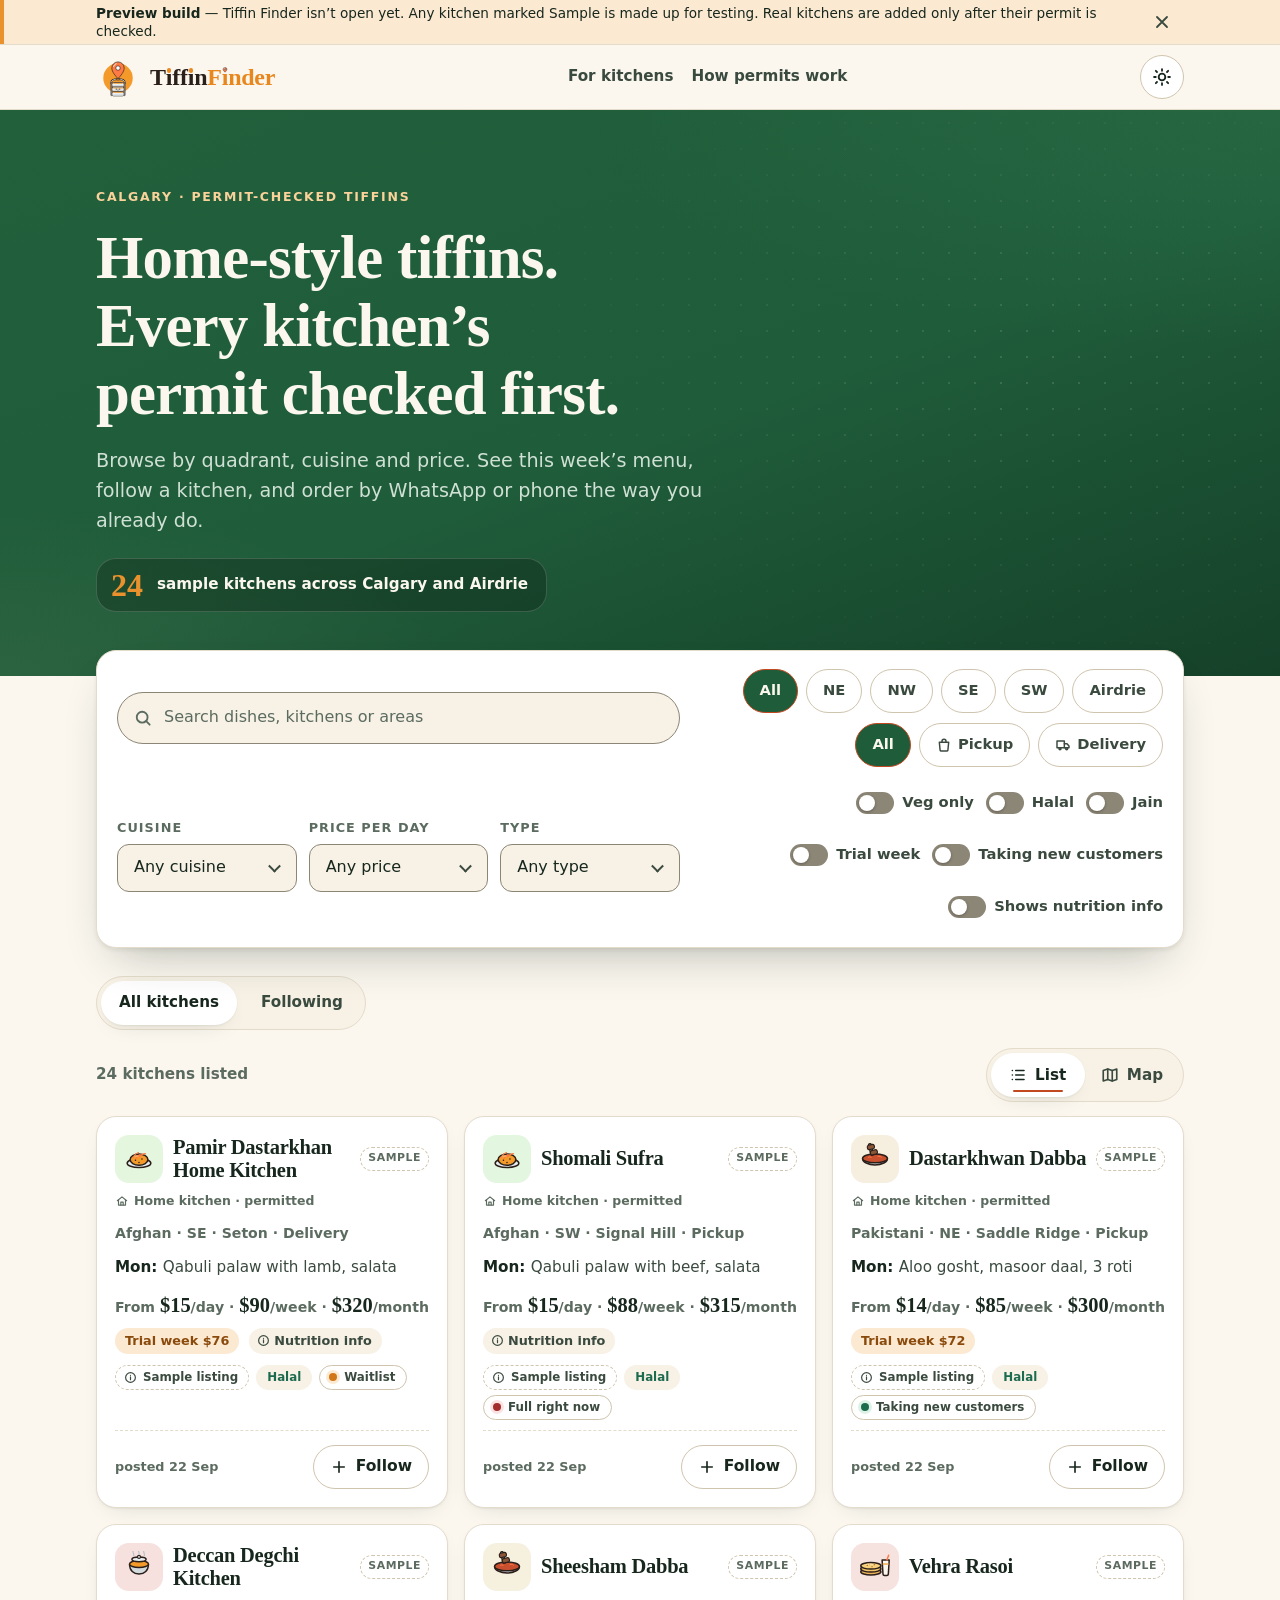
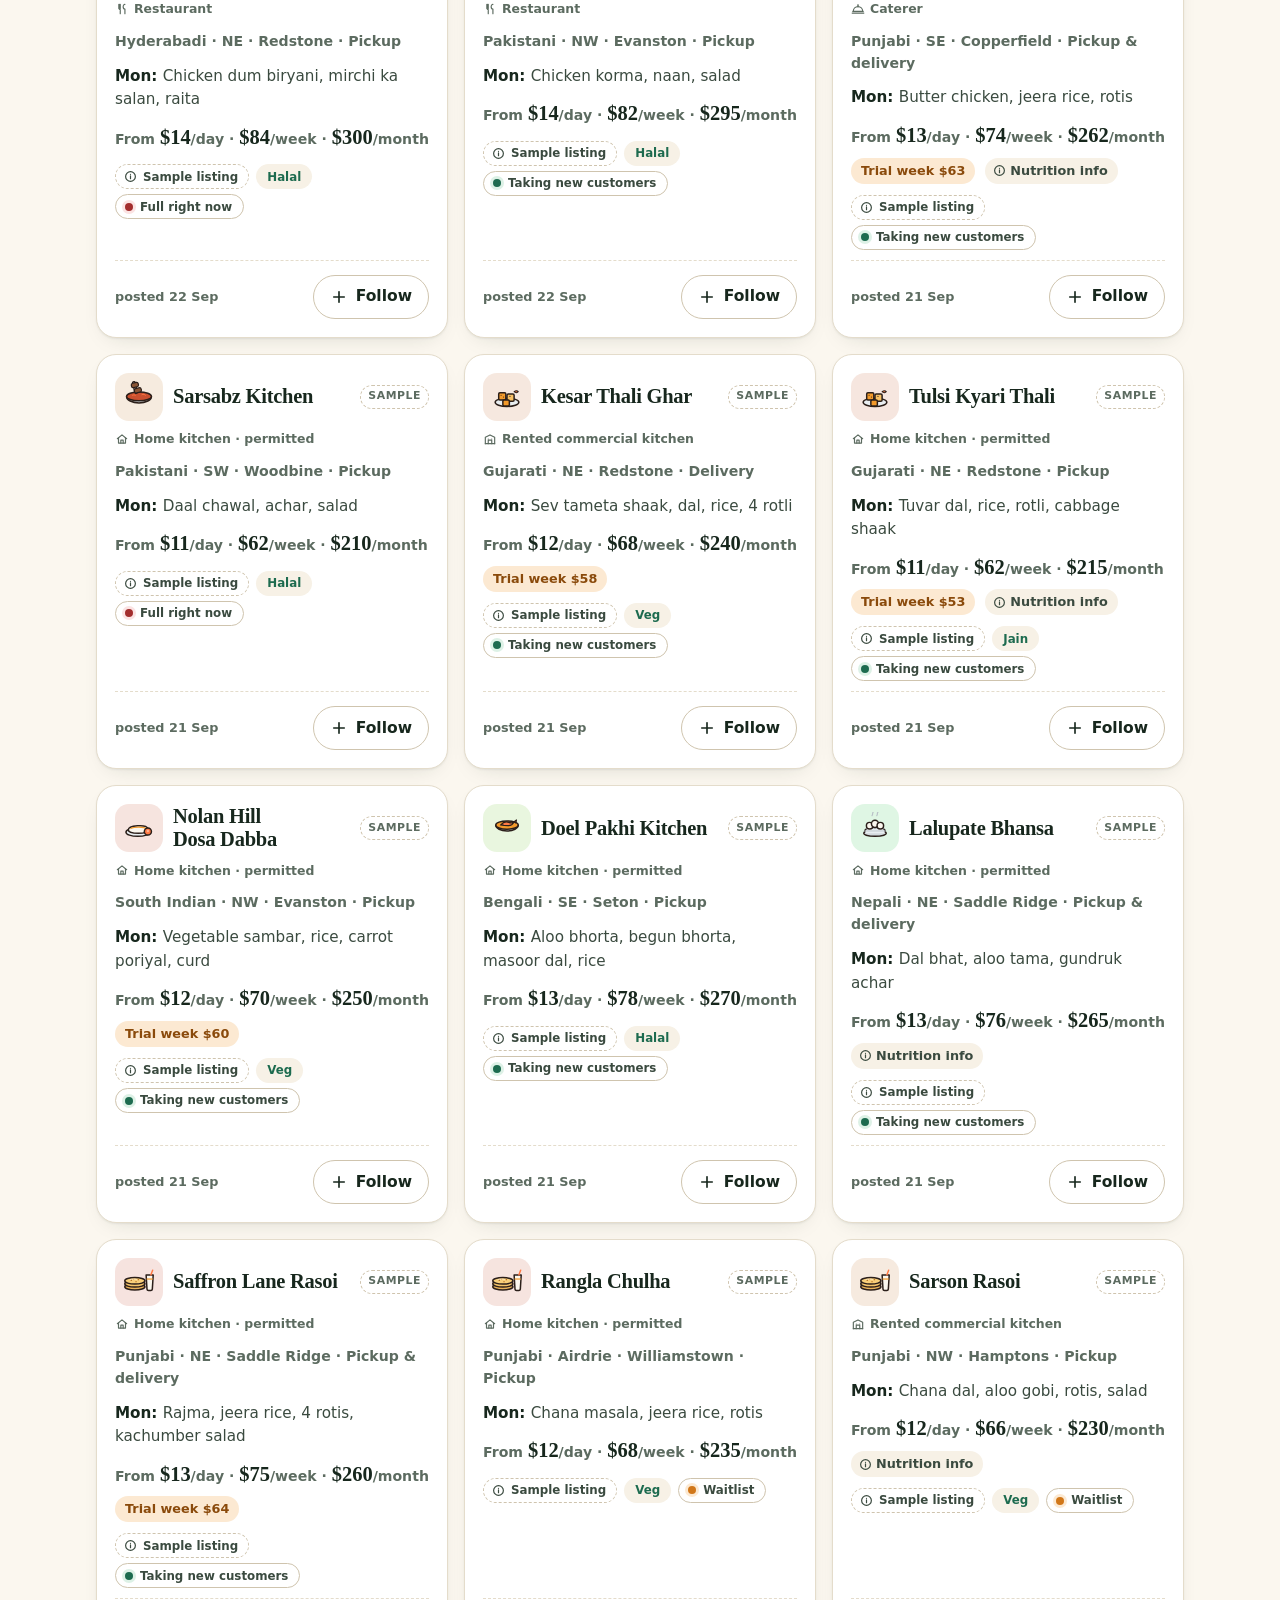
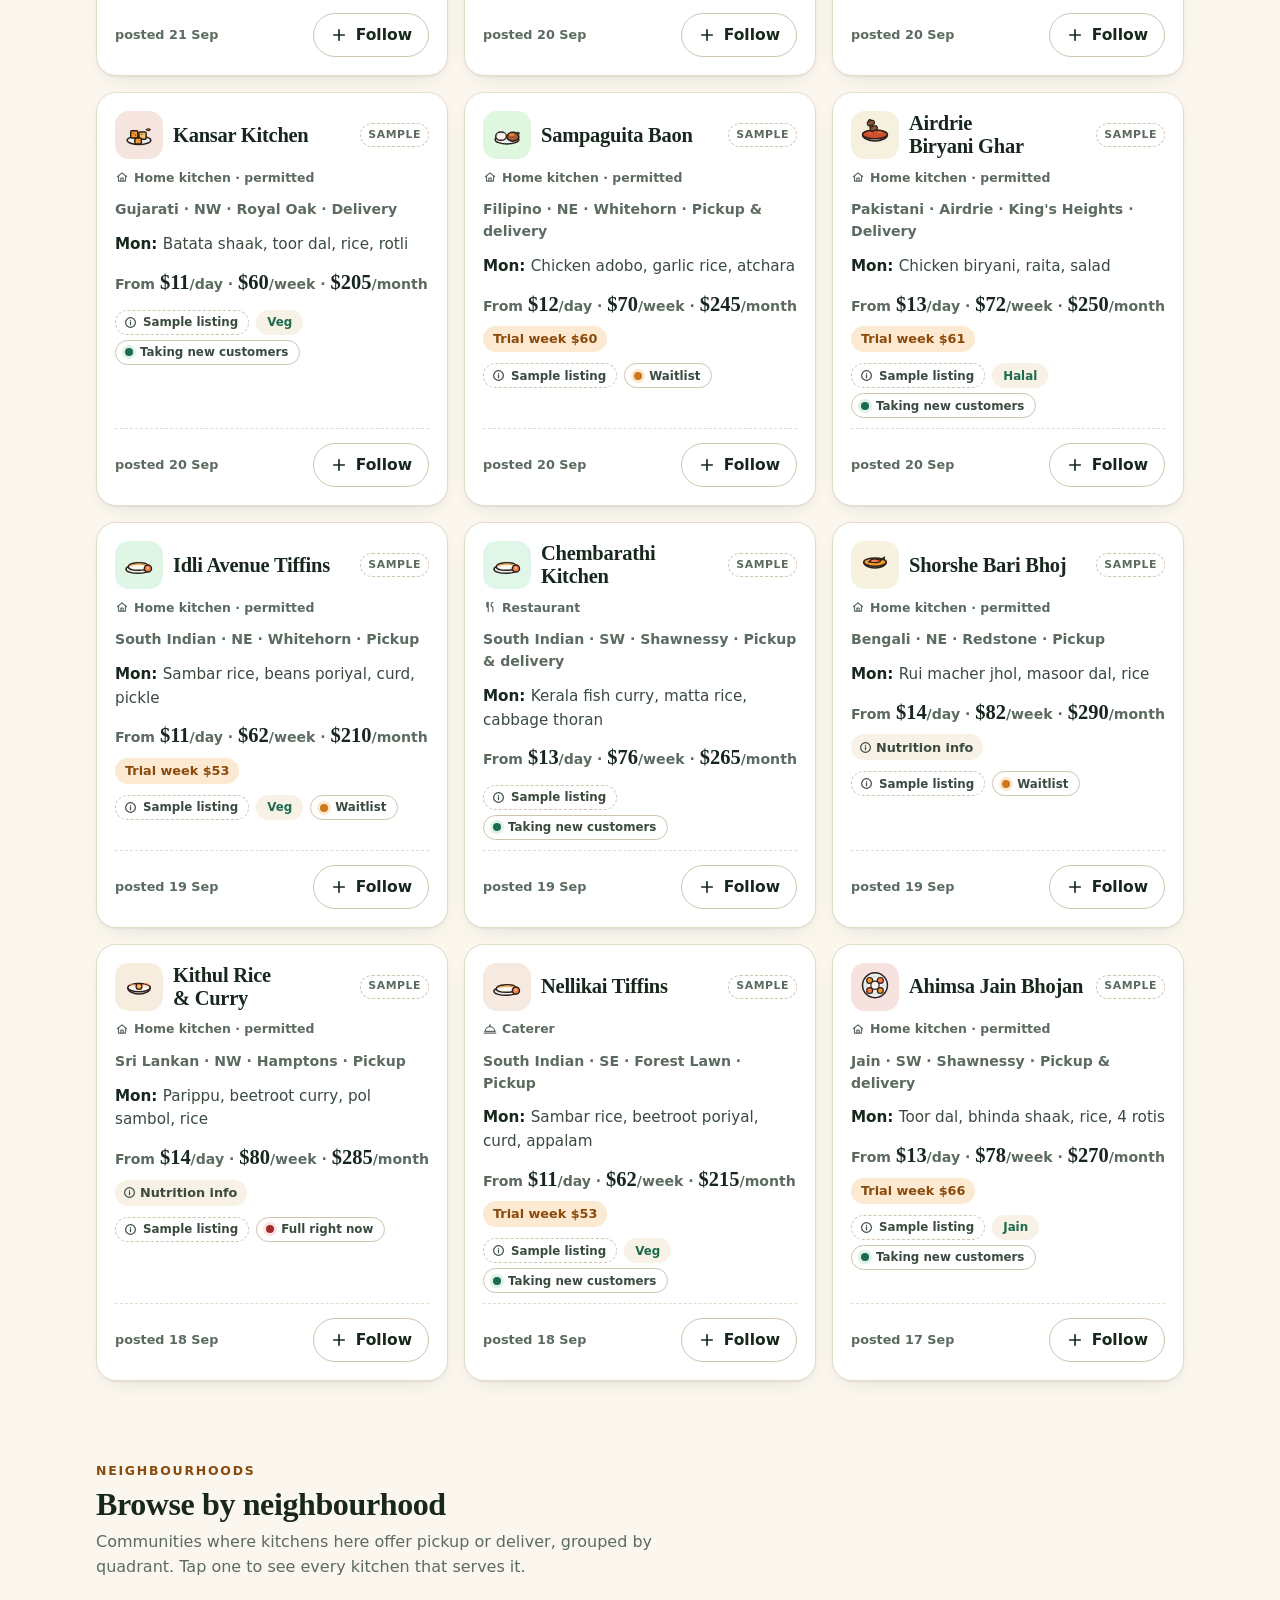
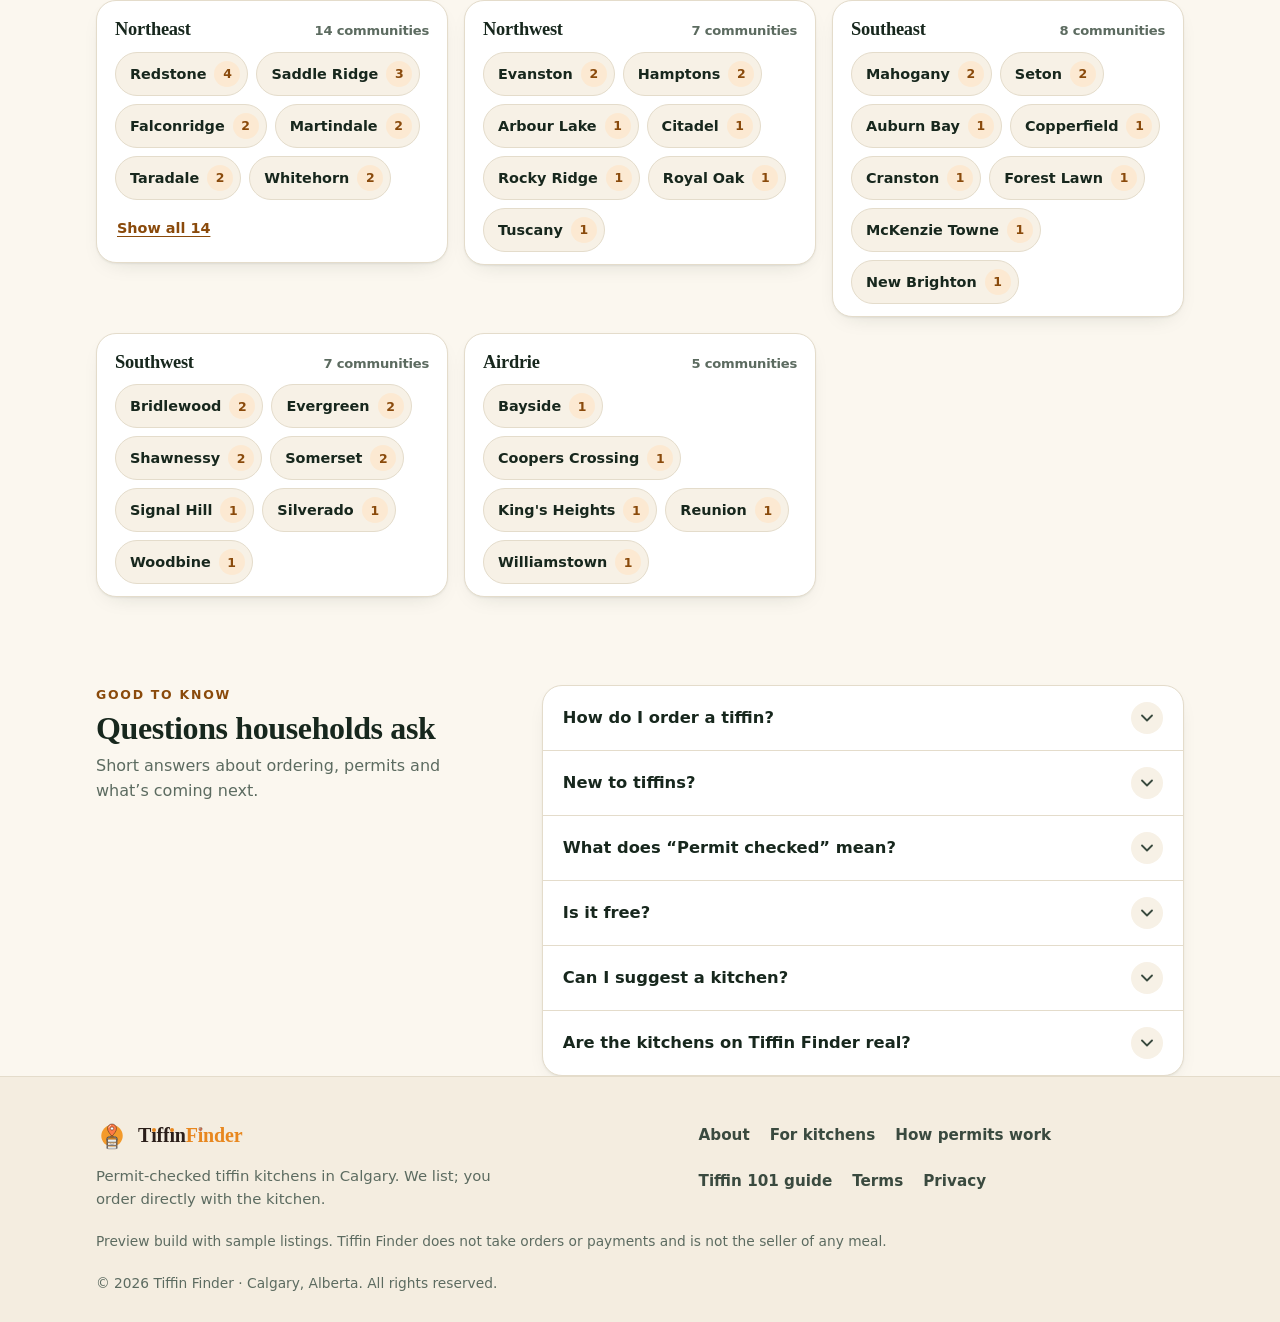
==== commit afd935c3: "Round 38: screen-reader focus and inert dialogs, performance budget, a11y regression check Co-Author" ====
--- a/index.html
+++ b/index.html
@@ -38,13 +38,13 @@
   <link rel="preconnect" href="https://fonts.googleapis.com">
   <link rel="preconnect" href="https://fonts.gstatic.com" crossorigin>
   <link rel="stylesheet" href="https://fonts.googleapis.com/css2?family=Fraunces:opsz,wght@9..144,500..700&family=Manrope:wght@400..800&family=Baloo+2:wght@800&display=swap">
-  <link rel="stylesheet" href="./styles.css?v=tf-v1.43.0">
+  <link rel="stylesheet" href="./styles.css?v=tf-v1.44.0">
   <!-- app.js stays blocking here on purpose: it decides the route, a
        kitchen's own link (?k=&solo=1), demo mode and the pending hero
        before first paint, so a shared kitchen link never flashes the home
        page first. The other pages load it with defer (early.js covers
        the theme and a dismissed preview notice there). -->
-  <script src="./app.js?v=tf-v1.43.0"></script>
+  <script src="./app.js?v=tf-v1.44.0"></script>
   <script type="application/ld+json">
   {
     "@context": "https://schema.org",
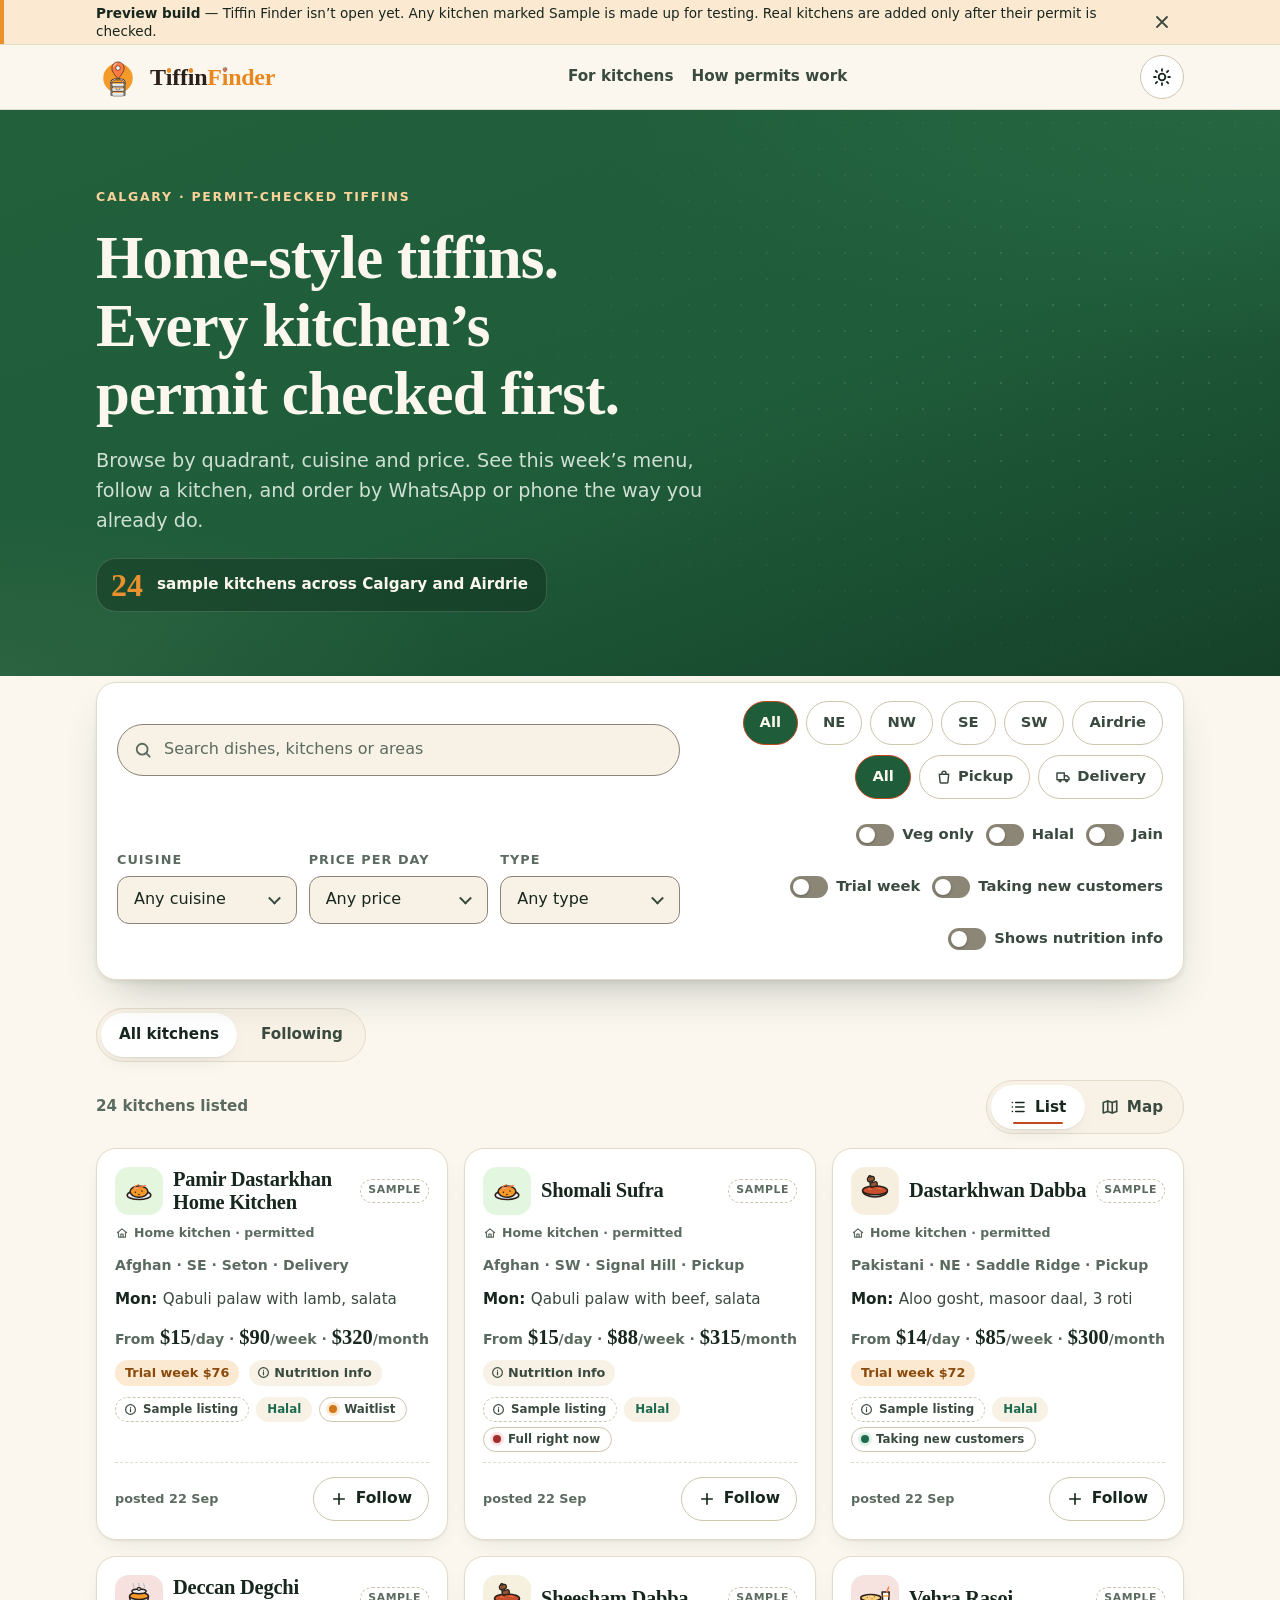
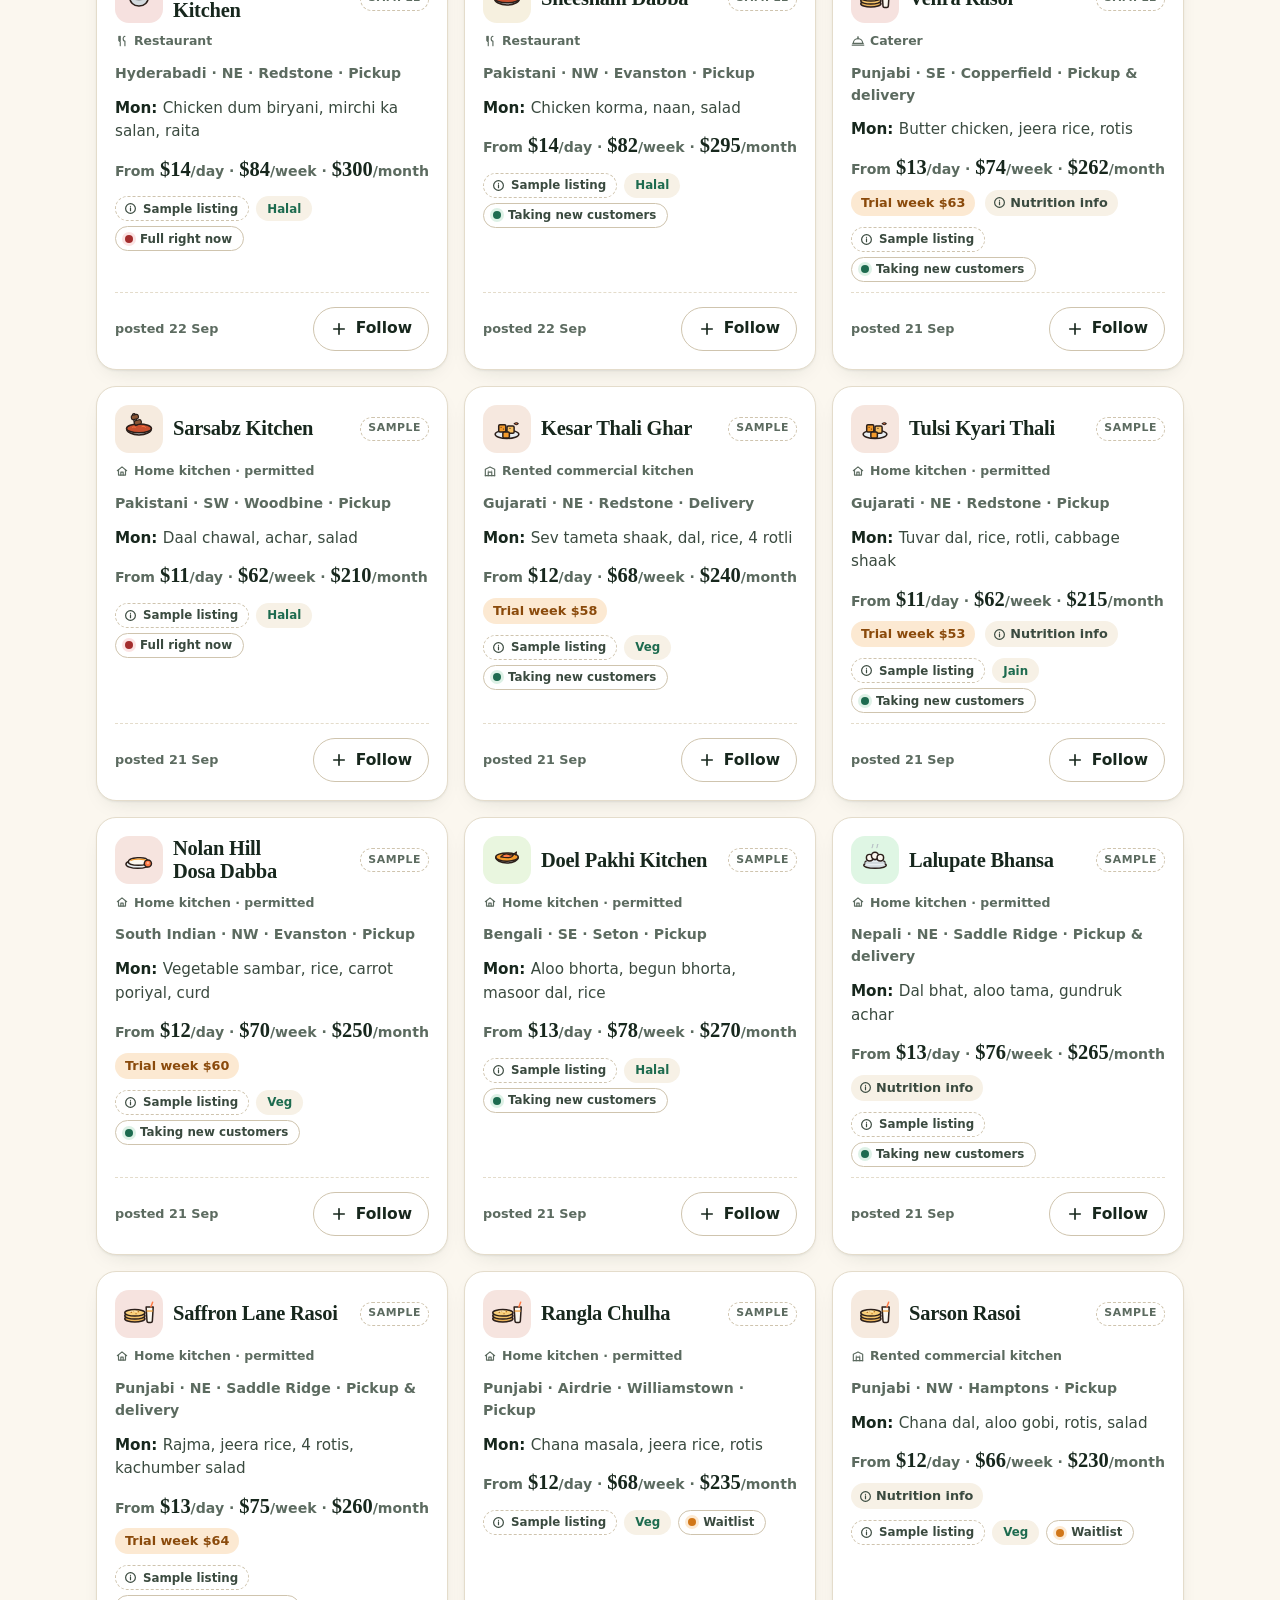
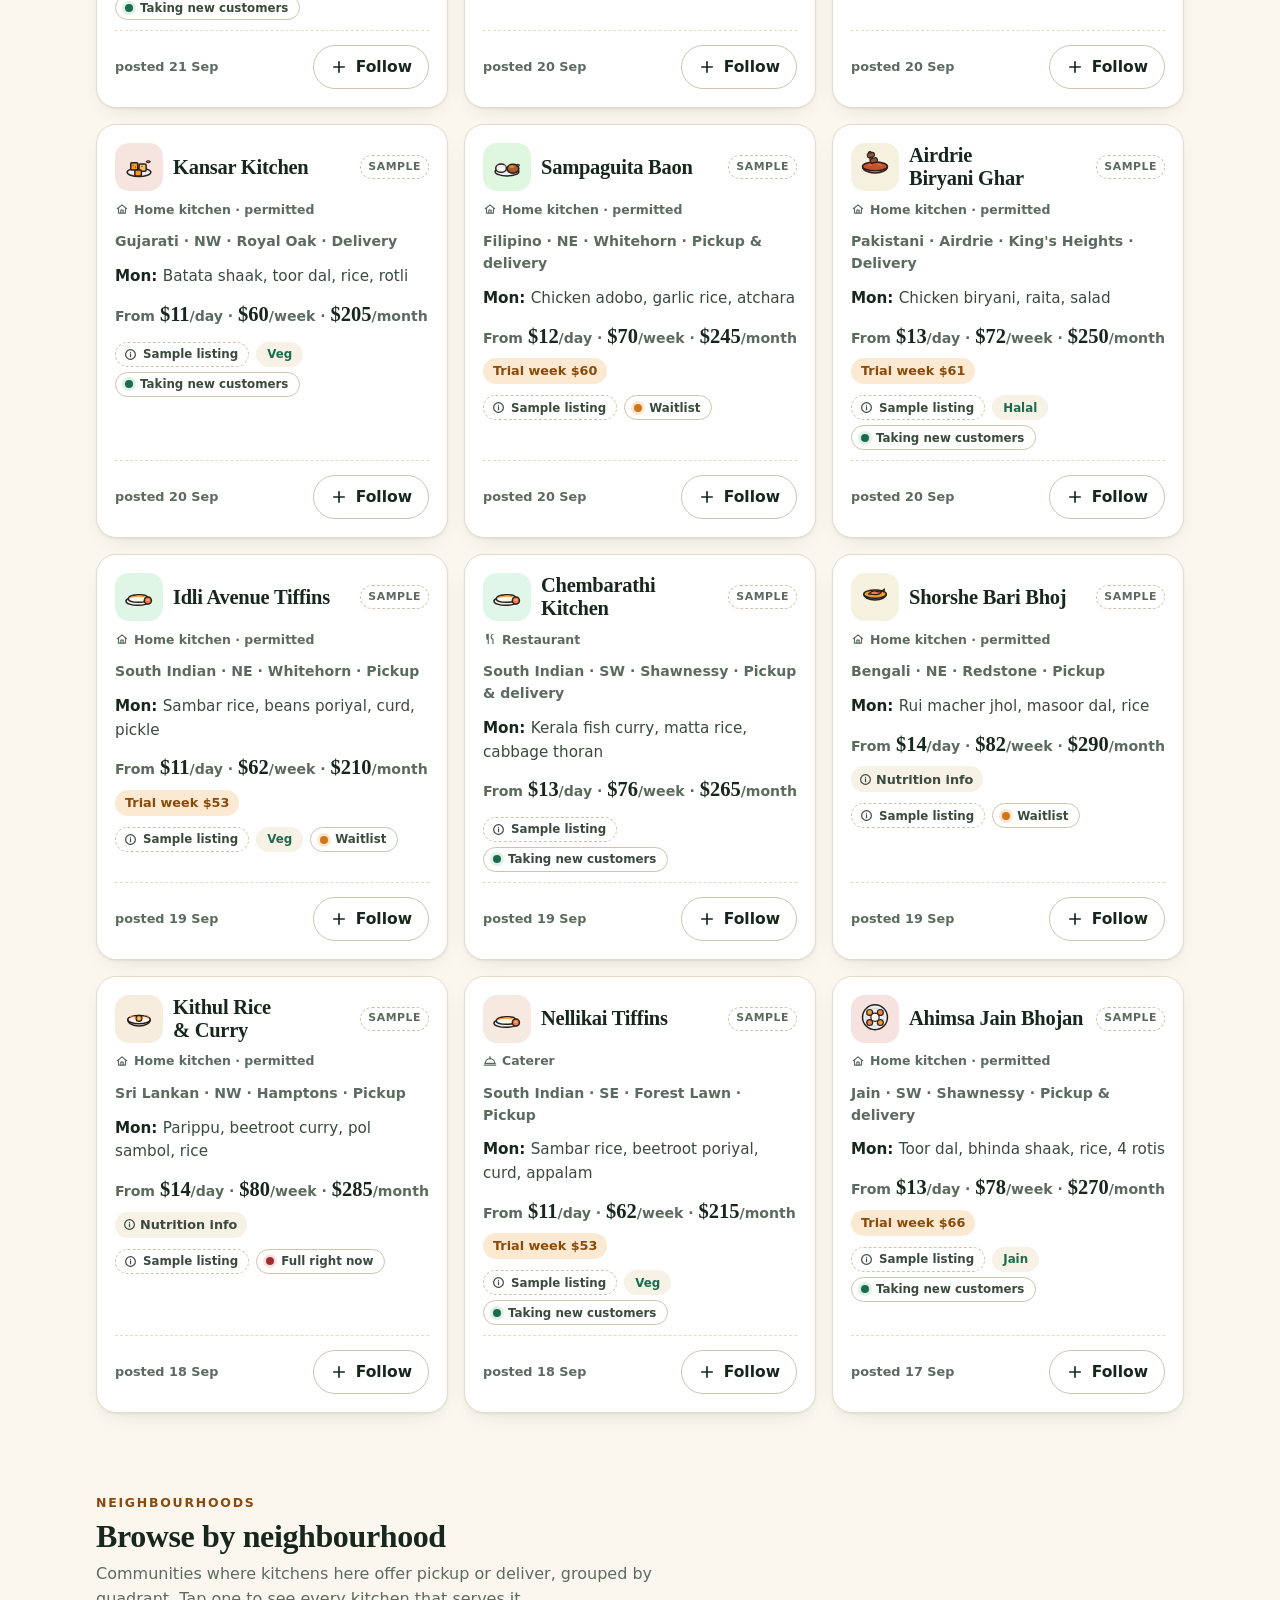
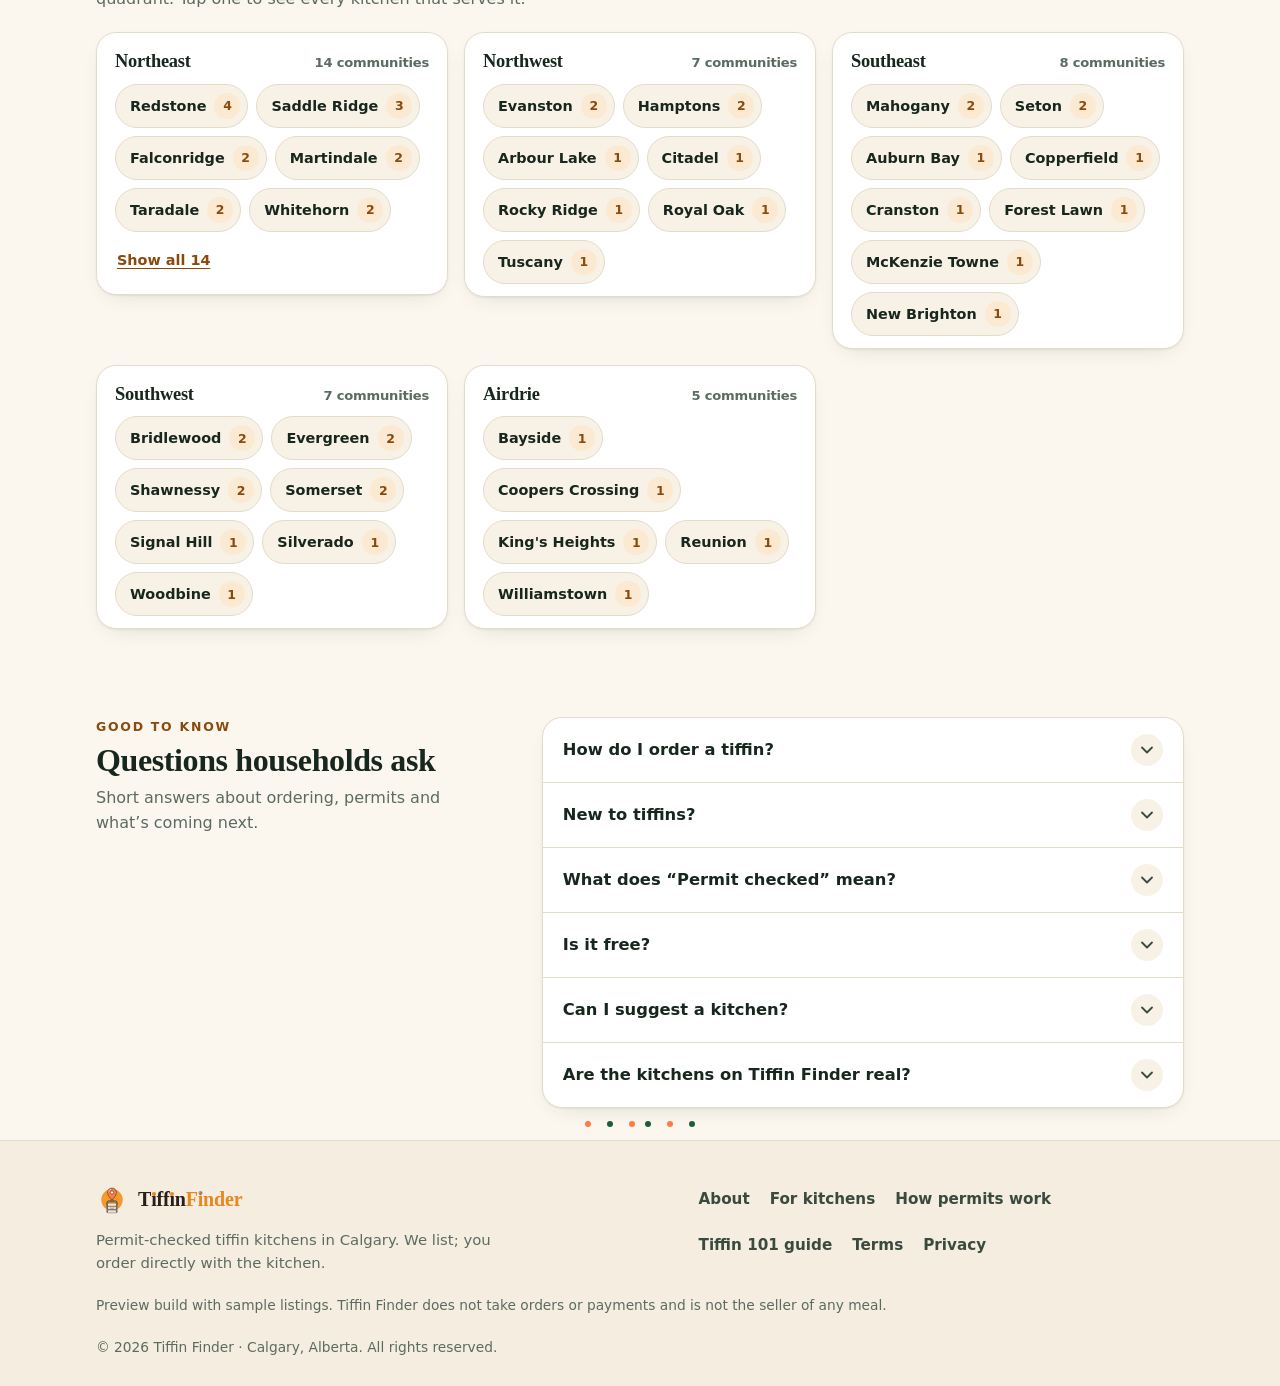
==== commit 7febfb8e: "Round 40: lighter first load (lazy map), delivery-area map, dividers, plans table polish Co-Authored" ====
--- a/index.html
+++ b/index.html
@@ -38,13 +38,13 @@
   <link rel="preconnect" href="https://fonts.googleapis.com">
   <link rel="preconnect" href="https://fonts.gstatic.com" crossorigin>
   <link rel="stylesheet" href="https://fonts.googleapis.com/css2?family=Fraunces:opsz,wght@9..144,500..700&family=Manrope:wght@400..800&family=Baloo+2:wght@800&display=swap">
-  <link rel="stylesheet" href="./styles.css?v=tf-v1.44.0">
+  <link rel="stylesheet" href="./styles.css?v=tf-v1.46.0">
   <!-- app.js stays blocking here on purpose: it decides the route, a
        kitchen's own link (?k=&solo=1), demo mode and the pending hero
        before first paint, so a shared kitchen link never flashes the home
        page first. The other pages load it with defer (early.js covers
        the theme and a dismissed preview notice there). -->
-  <script src="./app.js?v=tf-v1.44.0"></script>
+  <script src="./app.js?v=tf-v1.46.0"></script>
   <script type="application/ld+json">
   {
     "@context": "https://schema.org",
@@ -203,6 +203,8 @@
       </div>
     </section>
 
+    <div class="section-divider" aria-hidden="true"><svg viewBox="0 0 120 16" width="120" height="16" focusable="false"><circle class="a" cx="8" cy="8" r="3"/><circle class="b" cx="30" cy="8" r="3"/><circle class="a" cx="52" cy="8" r="3"/><circle class="b" cx="68" cy="8" r="3"/><circle class="a" cx="90" cy="8" r="3"/><circle class="b" cx="112" cy="8" r="3"/></svg></div>
+
     <section class="wrap filters-section is-pending" id="filters-section" aria-labelledby="filters-heading">
       <h2 id="filters-heading" class="visually-hidden">Search and filter kitchens</h2>
       <form class="filters" id="filters" role="search" novalidate>
@@ -498,6 +500,8 @@
         </div>
       </div>
     </section>
+
+    <div class="section-divider" aria-hidden="true"><svg viewBox="0 0 120 16" width="120" height="16" focusable="false"><circle class="a" cx="8" cy="8" r="3"/><circle class="b" cx="30" cy="8" r="3"/><circle class="a" cx="52" cy="8" r="3"/><circle class="b" cx="68" cy="8" r="3"/><circle class="a" cx="90" cy="8" r="3"/><circle class="b" cx="112" cy="8" r="3"/></svg></div>
   </main>
 
   <footer class="site-footer">
--- a/styles.css
+++ b/styles.css
@@ -338,6 +338,12 @@
   --shadow-2: 0 2px 4px rgb(0 0 0 / 0.35), 0 24px 48px -20px rgb(0 0 0 / 0.7);
   --shadow-sheet: 0 -12px 40px -12px rgb(0 0 0 / 0.7);
   --page-glow: radial-gradient(90% 100% at 50% 0%, rgb(127 203 162 / 0.07), transparent 70%);
+
+  /* One switch for the decorative section dividers below (see "9e. Section
+     dividers"): flip to "none" here to pull them off every page they're
+     on, no HTML or JS change. Same in both themes -- not a colour token,
+     so it isn't repeated in the dark blocks. */
+  --show-dividers: flex;
 }
 
 /* ---------- 2. Reset & base ---------------------------------------------- */
@@ -1576,8 +1582,7 @@
   min-width: 0;
 }
 
-.field > label,
-.field-label {
+.field > label {
   font-size: 0.8rem;
   font-weight: 800;
   letter-spacing: 0.08em;
@@ -3685,6 +3690,60 @@
   white-space: normal;
 }
 
+/* "Best value": the one recurring plan with the strictly lowest per-day
+   rate (planPrices in app.js), never a guess -- so it earns the same
+   verified-green language as the permit badge, not the saffron used for
+   the trial offer. */
+.tag-best {
+  margin-left: 6px;
+  background: var(--verified-soft);
+  border-color: transparent;
+  color: var(--verified);
+  vertical-align: middle;
+}
+
+/* Phone: a tight two-column table reads as a wall of numbers at this
+   width, so each plan becomes its own stacked row -- label, then price
+   below it, left-aligned like a small card instead of two edges of a
+   table. The (visually hidden) header row stays out of the way either
+   way; it was never shown. */
+@media (max-width: 479.98px) {
+  .plan-table,
+  .plan-table tbody,
+  .plan-table tr {
+    display: block;
+    width: 100%;
+  }
+
+  .plan-table tr {
+    padding: 10px 0;
+    border-top: 1px solid var(--line);
+  }
+
+  .plan-table tbody tr:first-child {
+    padding-top: 2px;
+    border-top: 0;
+  }
+
+  .plan-table th,
+  .plan-table td {
+    display: block;
+    width: 100%;
+    padding: 0;
+    border-top: 0;
+    text-align: left;
+  }
+
+  .plan-table td {
+    margin-top: 2px;
+  }
+
+  .tag-best {
+    display: inline-flex;
+    margin: 4px 0 0;
+  }
+}
+
 .plan-note {
   display: block;
   margin-top: 2px;
@@ -3836,14 +3895,6 @@
 
 .notice p {
   margin: 0;
-}
-
-.notice-ok {
-  background: var(--verified-soft);
-}
-
-.notice-ok svg {
-  color: var(--verified);
 }
 
 .notice-info {
@@ -4258,6 +4309,12 @@
    44px targets at any zoom. The canvas zooms with a CSS transform, and pins
    move with the same duration and easing, so they stay locked to the map.
    No transform or filter on .map-view: the phone sheet is position: fixed. */
+/* The pin/area/card drawing styles used to live here too; moved to
+   map.css (Round 40), loaded only once the map view is actually opened
+   (see app.js's ensureMapScript / map.js). What's left here is the frame
+   chrome, loading skeleton and error pane -- shown the instant #map-view
+   unhides, before map.js/map.css have necessarily loaded, so it can't
+   wait on either. */
 .map-view {
   position: relative;
   margin-top: 4px;
@@ -4346,282 +4403,6 @@
   overflow: hidden;
   background: radial-gradient(120% 80% at 50% 40%, var(--surface) 0%, var(--map-bg) 70%);
   touch-action: manipulation;
-}
-
-.map-canvas {
-  position: absolute;
-  inset: 0;
-  width: 100%;
-  height: 100%;
-  max-width: none;
-  transform-origin: 0 0;
-  transition: transform 620ms var(--ease-in-out);
-}
-
-.map-canvas.is-zooming {
-  will-change: transform;
-}
-
-.map-area {
-  fill: var(--map-muted);
-  stroke: var(--map-stroke);
-  stroke-width: 1;
-  stroke-linejoin: round;
-  vector-effect: non-scaling-stroke;
-  transition: fill var(--dur-1) var(--ease-out);
-}
-
-.map-area[data-cls="residential"][data-q="NE"] {
-  fill: var(--map-ne);
-}
-
-.map-area[data-cls="residential"][data-q="NW"] {
-  fill: var(--map-nw);
-}
-
-.map-area[data-cls="residential"][data-q="SE"] {
-  fill: var(--map-se);
-}
-
-.map-area[data-cls="residential"][data-q="SW"] {
-  fill: var(--map-sw);
-}
-
-.map-area[data-cls="residential"][data-q="Airdrie"],
-.map-area[data-cls="rural_residential"][data-q="Airdrie"] {
-  fill: var(--map-airdrie);
-}
-
-/* industrial, residual and annexation keep --map-muted. */
-.map-area[data-cls="park"] {
-  fill: var(--map-park);
-}
-
-/* A gentle illustrated mosaic: each community picks one of three tones. */
-.map-area[data-tone="1"] {
-  fill-opacity: 0.88;
-}
-
-.map-area[data-tone="2"] {
-  fill-opacity: 0.76;
-}
-
-/* Where the open (or pointed-at) kitchens deliver. Before .is-near and
-   .is-selected, so those win on the same community. .map-canvas lifts
-   these three above the quadrant fills (same specificity, later rule). */
-.map-canvas .map-area.is-serves {
-  fill: var(--map-serves-fill);
-  fill-opacity: 1;
-  stroke: var(--map-serves-line);
-  stroke-width: 1.5;
-}
-
-.map-canvas .map-area.is-near {
-  fill: var(--map-near-fill);
-  fill-opacity: 1;
-  stroke: var(--map-near-line);
-  stroke-width: 2;
-}
-
-.map-canvas .map-area.is-selected {
-  fill-opacity: 1;
-  stroke: var(--ink-2);
-  stroke-width: 2;
-}
-
-.map-inset {
-  fill: var(--map-inset);
-  stroke: var(--map-inset-line);
-  stroke-width: 1;
-  vector-effect: non-scaling-stroke;
-}
-
-.map-outline {
-  fill: var(--map-muted);
-  fill-opacity: 0.55;
-  stroke: none;
-}
-
-.map-view:not(.is-zoomed) .map-area,
-.map-view:not(.is-zoomed) .map-inset {
-  cursor: zoom-in;
-}
-
-.map-overlay,
-.map-pins {
-  position: absolute;
-  inset: 0;
-  pointer-events: none;
-}
-
-.map-label {
-  position: absolute;
-  left: var(--x);
-  top: var(--y);
-  transform: translateX(-100%);
-  text-align: right;
-  line-height: 1.2;
-  white-space: nowrap;
-  transition: left 620ms var(--ease-in-out), top 620ms var(--ease-in-out);
-}
-
-.map-label-name {
-  display: block;
-  font: 600 1rem var(--font-display);
-  color: var(--ink);
-}
-
-.map-label-sub {
-  display: block;
-  font: 600 0.75rem var(--font-body);
-  color: var(--muted);
-}
-
-/* A pin is a 44px button centred on its point; the visible dot is 32px. */
-.map-pin {
-  --x: 50%;
-  --y: 50%;
-  --i: 0;
-  position: absolute;
-  left: var(--x);
-  top: var(--y);
-  width: 44px;
-  height: 44px;
-  margin: -22px 0 0 -22px;
-  padding: 0;
-  border: 0;
-  background: none;
-  border-radius: 50%;
-  display: grid;
-  place-items: center;
-  cursor: pointer;
-  pointer-events: auto;
-  -webkit-tap-highlight-color: transparent;
-  transition: left 620ms var(--ease-in-out), top 620ms var(--ease-in-out), visibility 0s;
-}
-
-.map-pin-dot {
-  width: 32px;
-  height: 32px;
-  border-radius: 50%;
-  display: grid;
-  place-items: center;
-  font: 700 0.95rem/1 var(--font-display);
-  transition: transform var(--dur-2) var(--ease-spring), opacity var(--dur-1) var(--ease-out), background var(--dur-1) var(--ease-out), color var(--dur-1) var(--ease-out), box-shadow var(--dur-1) var(--ease-out), width var(--dur-2) var(--ease-spring), height var(--dur-2) var(--ease-spring);
-}
-
-.map-pin-dot svg {
-  width: 17px;
-  height: 17px;
-}
-
-/* Pickup: a saffron pin with a bag, a dark ring (3:1 or more against every
-   map tint) and a thin halo. */
-.map-pin[data-kind="pickup"] .map-pin-dot {
-  background: var(--pin-pickup-bg);
-  color: var(--pin-pickup-ink);
-  box-shadow: 0 0 0 2px var(--pin-pickup-ring), 0 0 0 3.5px var(--pin-ring), 0 6px 14px -4px rgb(0 0 0 / 0.35);
-}
-
-/* Delivery only: an outlined pin on the kitchen's neighbourhood. */
-.map-pin[data-kind="area"] .map-pin-dot {
-  background: var(--pin-area-bg);
-  color: var(--pin-area-ink);
-  box-shadow: inset 0 0 0 2.5px var(--pin-area-line), 0 0 0 2px var(--pin-ring), 0 6px 14px -4px rgb(0 0 0 / 0.35);
-}
-
-/* Close pins joined into one: a slightly larger dark count badge. After
-   the kind rules, so it wins whatever the representative's kind. */
-.map-pin.is-cluster .map-pin-dot {
-  width: 34px;
-  height: 34px;
-  background: var(--pin-cluster-bg);
-  color: var(--pin-cluster-ink);
-  box-shadow: 0 0 0 2.5px var(--pin-ring), 0 6px 14px -4px rgb(0 0 0 / 0.35);
-}
-
-@media (hover: hover) and (pointer: fine) {
-  .map-pin:hover .map-pin-dot {
-    transform: translateY(-2px) scale(1.06);
-  }
-}
-
-/* The pin under the pointer or keyboard sits above its neighbours, so its
-   name label is never covered. */
-.map-pin:hover,
-.map-pin:focus-visible {
-  z-index: 2;
-}
-
-.map-pin.is-active {
-  z-index: 3;
-}
-
-/* The open pin keeps its kind's colours, grows a little and gets a second,
-   ink-coloured ring outside its halo. */
-.map-pin.is-active .map-pin-dot {
-  box-shadow: 0 0 0 2.5px var(--pin-ring), 0 0 0 5px var(--pin-active-ring), 0 8px 18px -4px rgb(0 0 0 / 0.4);
-  transform: scale(1.14);
-}
-
-.map-pin:focus-visible {
-  outline: 3px solid var(--focus);
-  outline-offset: 0;
-  border-radius: 50%;
-}
-
-/* Filtered out (or off the zoomed area): the dot shrinks and fades, then
-   the button leaves the page's hit testing and tab order. */
-.map-pin.is-out {
-  visibility: hidden;
-  transition: left 620ms var(--ease-in-out), top 620ms var(--ease-in-out), visibility 0s linear 240ms;
-}
-
-.map-pin.is-out .map-pin-dot {
-  opacity: 0;
-  transform: scale(0.4);
-}
-
-/* The neighbourhood's name above the pin on hover or keyboard focus. The
-   text comes from our data through attr(), which is always plain text. */
-.map-pin::after {
-  content: attr(data-label);
-  position: absolute;
-  bottom: calc(100% - 2px);
-  left: 50%;
-  translate: -50% 4px;
-  white-space: nowrap;
-  padding: 3px 8px;
-  border-radius: var(--radius-pill);
-  background: var(--ink);
-  color: var(--bg);
-  font: 700 0.75rem/1.3 var(--font-body);
-  opacity: 0;
-  pointer-events: none;
-  transition: opacity var(--dur-1) var(--ease-out), translate var(--dur-2) var(--ease-out);
-}
-
-.map-pin.tip-below::after {
-  bottom: auto;
-  top: calc(100% - 2px);
-}
-
-.map-pin:not(.is-active):focus-visible::after {
-  opacity: 1;
-  translate: -50% 0;
-}
-
-@media (hover: hover) and (pointer: fine) {
-  .map-pin:not(.is-active):hover::after {
-    opacity: 1;
-    translate: -50% 0;
-  }
-}
-
-/* First appearance: the pins drop in one after another, north to south. */
-.map-pins.is-popping .map-pin-dot {
-  animation: pin-pop 560ms var(--ease-pop) backwards;
-  animation-delay: calc(120ms + var(--i) * 55ms);
 }
 
 @keyframes pin-pop {
@@ -4838,272 +4619,6 @@
   color: inherit;
 }
 
-/* Preview card. From 720px a popover beside the pin (app.js placeMapCard
-   sets left/top inside #map-view); on phones a sheet from the bottom. */
-.map-card {
-  position: absolute;
-  z-index: 30;
-  width: min(340px, calc(100% - 16px));
-  max-height: min(70vh, 480px);
-  overflow: auto;
-  overscroll-behavior: contain;
-  padding: 14px 16px 12px;
-  background: var(--surface);
-  color: var(--ink);
-  border: 1px solid var(--line);
-  border-radius: var(--radius);
-  box-shadow: var(--shadow-2);
-  opacity: 0;
-  transform: scale(0.96);
-  transform-origin: left center;
-  transition: opacity var(--dur-2) var(--ease-out), transform var(--dur-2) var(--ease-out);
-}
-
-.map-card[data-side="left"] {
-  transform-origin: right center;
-}
-
-.map-card.is-open {
-  opacity: 1;
-  transform: none;
-}
-
-/* Above the header (z 40), below the toast (z 70) and the sheets (z 80). */
-@media (max-width: 719.98px) {
-  .map-card {
-    position: fixed;
-    left: 0;
-    right: 0;
-    top: auto;
-    bottom: 0;
-    z-index: 60;
-    width: auto;
-    max-height: 72dvh;
-    padding: 10px 16px calc(16px + env(safe-area-inset-bottom, 0px));
-    border-width: 1px 0 0;
-    border-radius: 24px 24px 0 0;
-    box-shadow: var(--shadow-sheet);
-    opacity: 1;
-    transform: translateY(100%);
-    transition: transform var(--dur-3) var(--ease-out);
-  }
-
-  .map-card.is-open {
-    transform: none;
-  }
-}
-
-.map-card-handle {
-  width: 44px;
-  height: 5px;
-  margin: 0 auto 10px;
-  border-radius: 3px;
-  background: var(--line-strong);
-}
-
-@media (min-width: 720px) {
-  .map-card-handle {
-    display: none;
-  }
-}
-
-.map-card-head {
-  display: flex;
-  align-items: flex-start;
-  justify-content: space-between;
-  gap: 12px;
-}
-
-.map-card-head > div {
-  min-width: 0;
-}
-
-.map-card-kicker {
-  margin: 0;
-  font-size: 0.78rem;
-  font-weight: 800;
-  letter-spacing: 0.14em;
-  text-transform: uppercase;
-  color: var(--accent-ink);
-}
-
-.map-card-title {
-  margin: 2px 0 0;
-  font-size: 1.3rem;
-}
-
-/* app.js moves focus here when the card opens: a landing point for screen
-   readers, not a control, so it needs no ring. */
-.map-card-title:focus {
-  outline: none;
-}
-
-.map-card-sub {
-  margin: 2px 0 0;
-  color: var(--muted);
-  font-size: 0.9rem;
-}
-
-.map-card-close {
-  flex: none;
-}
-
-.map-card-list {
-  list-style: none;
-  margin: 10px 0 0;
-  padding: 0;
-}
-
-.map-kitchen {
-  display: grid;
-  grid-template-columns: 44px minmax(0, 1fr);
-  gap: 12px;
-  padding: 12px 0;
-  border-top: 1px solid var(--line);
-}
-
-.map-kitchen .dabba-tile {
-  width: 44px;
-  height: 44px;
-  border-radius: 13px;
-}
-
-.map-kitchen-body {
-  display: grid;
-  justify-items: start;
-  min-width: 0;
-}
-
-.map-kitchen-name {
-  display: flex;
-  flex-wrap: wrap;
-  align-items: center;
-  gap: 6px 8px;
-  margin: 0;
-  font: 600 1.05rem/1.2 var(--font-display);
-  color: var(--ink);
-}
-
-.map-kitchen-name .tag {
-  font-family: var(--font-body);
-  font-size: 0.68rem;
-  padding: 2px 7px;
-  letter-spacing: 0.05em;
-}
-
-/* .type-label's own -2px top margin assumes the card's flex gap (see
-   section 9); .map-kitchen-body is an ungapped grid, so that would pull
-   it up into the name line above instead. */
-.map-kitchen-body .type-label {
-  margin-top: 0;
-}
-
-.map-kitchen-meta {
-  display: flex;
-  flex-wrap: wrap;
-  align-items: center;
-  gap: 6px 10px;
-  margin: 4px 0 6px;
-  font-size: 0.9rem;
-  color: var(--ink-2);
-}
-
-/* The service chip sits in the meta line (see fillMapCard), so the flex
-   gap spaces it; no margin of its own. */
-.map-kitchen-meta .svc-chip {
-  margin: 0;
-}
-
-/* "From $X/day · $X/week · $X/month" plus the trial week and nutrition
-   chips: the exact same card-price-row as a list card (see kitchenCard),
-   reused as-is so the price line matches in order and style. */
-.map-kitchen-price-row {
-  margin: 2px 0 6px;
-}
-
-/* "Pickup in Saddle Ridge" / "Delivers to Saddle Ridge, Martindale +2 more" */
-.map-kitchen-where {
-  display: inline-flex;
-  align-items: flex-start;
-  gap: 6px;
-  margin: 2px 0;
-  font-size: 0.88rem;
-  color: var(--ink-2);
-}
-
-.map-kitchen-where svg {
-  flex: none;
-  width: 14px;
-  height: 14px;
-  margin-top: 3px;
-}
-
-/* The preview's badge row: the same three chips as a card (badge, diet,
-   capacity), sized down so a cluster card stays compact. Colours and
-   contrast are the card chips' own (section 7). */
-.map-kitchen-badges {
-  display: flex;
-  flex-wrap: wrap;
-  align-items: center;
-  gap: 4px 6px;
-  margin-top: 6px;
-}
-
-.map-kitchen-badges .badge,
-.map-kitchen-badges .diet-chip,
-.map-kitchen-badges .status-pill {
-  /* Same size as .card-badges, so the permit badge reads identically on
-     the map preview and the list card. */
-  min-height: 25px;
-  padding-block: 2px;
-  font-size: 0.74rem;
-}
-
-.map-kitchen-badges .badge {
-  padding-inline: 7px 9px;
-  gap: 5px;
-}
-
-.map-kitchen-badges .badge svg {
-  width: 13px;
-  height: 13px;
-}
-
-.map-kitchen-badges .diet-chip {
-  padding-inline: 9px;
-}
-
-.map-kitchen-badges .status-pill {
-  padding-inline: 8px 9px;
-  gap: 6px;
-}
-
-.map-kitchen-badges .status-pill::before {
-  width: 7px;
-  height: 7px;
-  box-shadow: 0 0 0 2px var(--verified-soft);
-}
-
-.map-kitchen-badges .status-pill[data-capacity="waitlist"]::before {
-  box-shadow: 0 0 0 2px var(--accent-soft);
-}
-
-.map-kitchen-badges .status-pill[data-capacity="full"]::before {
-  box-shadow: 0 0 0 2px var(--danger-soft);
-}
-
-.map-kitchen-actions {
-  display: flex;
-  flex-wrap: wrap;
-  gap: 8px;
-  margin-top: 8px;
-}
-
-.map-card-list.is-compact .map-kitchen {
-  padding: 10px 0;
-  gap: 10px;
-}
-
 /* Quadrant chip: the quadrant's map tint as a dot beside its short name. */
 .q-chip {
   display: inline-flex;
@@ -5147,6 +4662,29 @@
   --chip-q: var(--map-airdrie);
 }
 
+/* ---------- 9e. Section dividers ------------------------------------------
+   A small decorative row of dots (a light nod to tiffin tiers) between
+   major sections -- purely visual, aria-hidden, no motion. Off entirely
+   with prefers-reduced-motion is moot (there's no motion to begin with);
+   off everywhere by flipping one custom property, --show-dividers, back
+   to "none" in the Tokens section above -- no HTML or JS change needed. */
+.section-divider {
+  display: var(--show-dividers, flex);
+  justify-content: center;
+  margin: 8px 0;
+}
+
+.section-divider svg {
+  overflow: visible;
+}
+
+.section-divider .a {
+  fill: var(--pin-pickup-bg);
+}
+
+.section-divider .b {
+  fill: var(--pin-area-line);
+}
 /* ---------- 12. Footer --------------------------------------------------- */
 .site-footer {
   border-top: 1px solid var(--line);
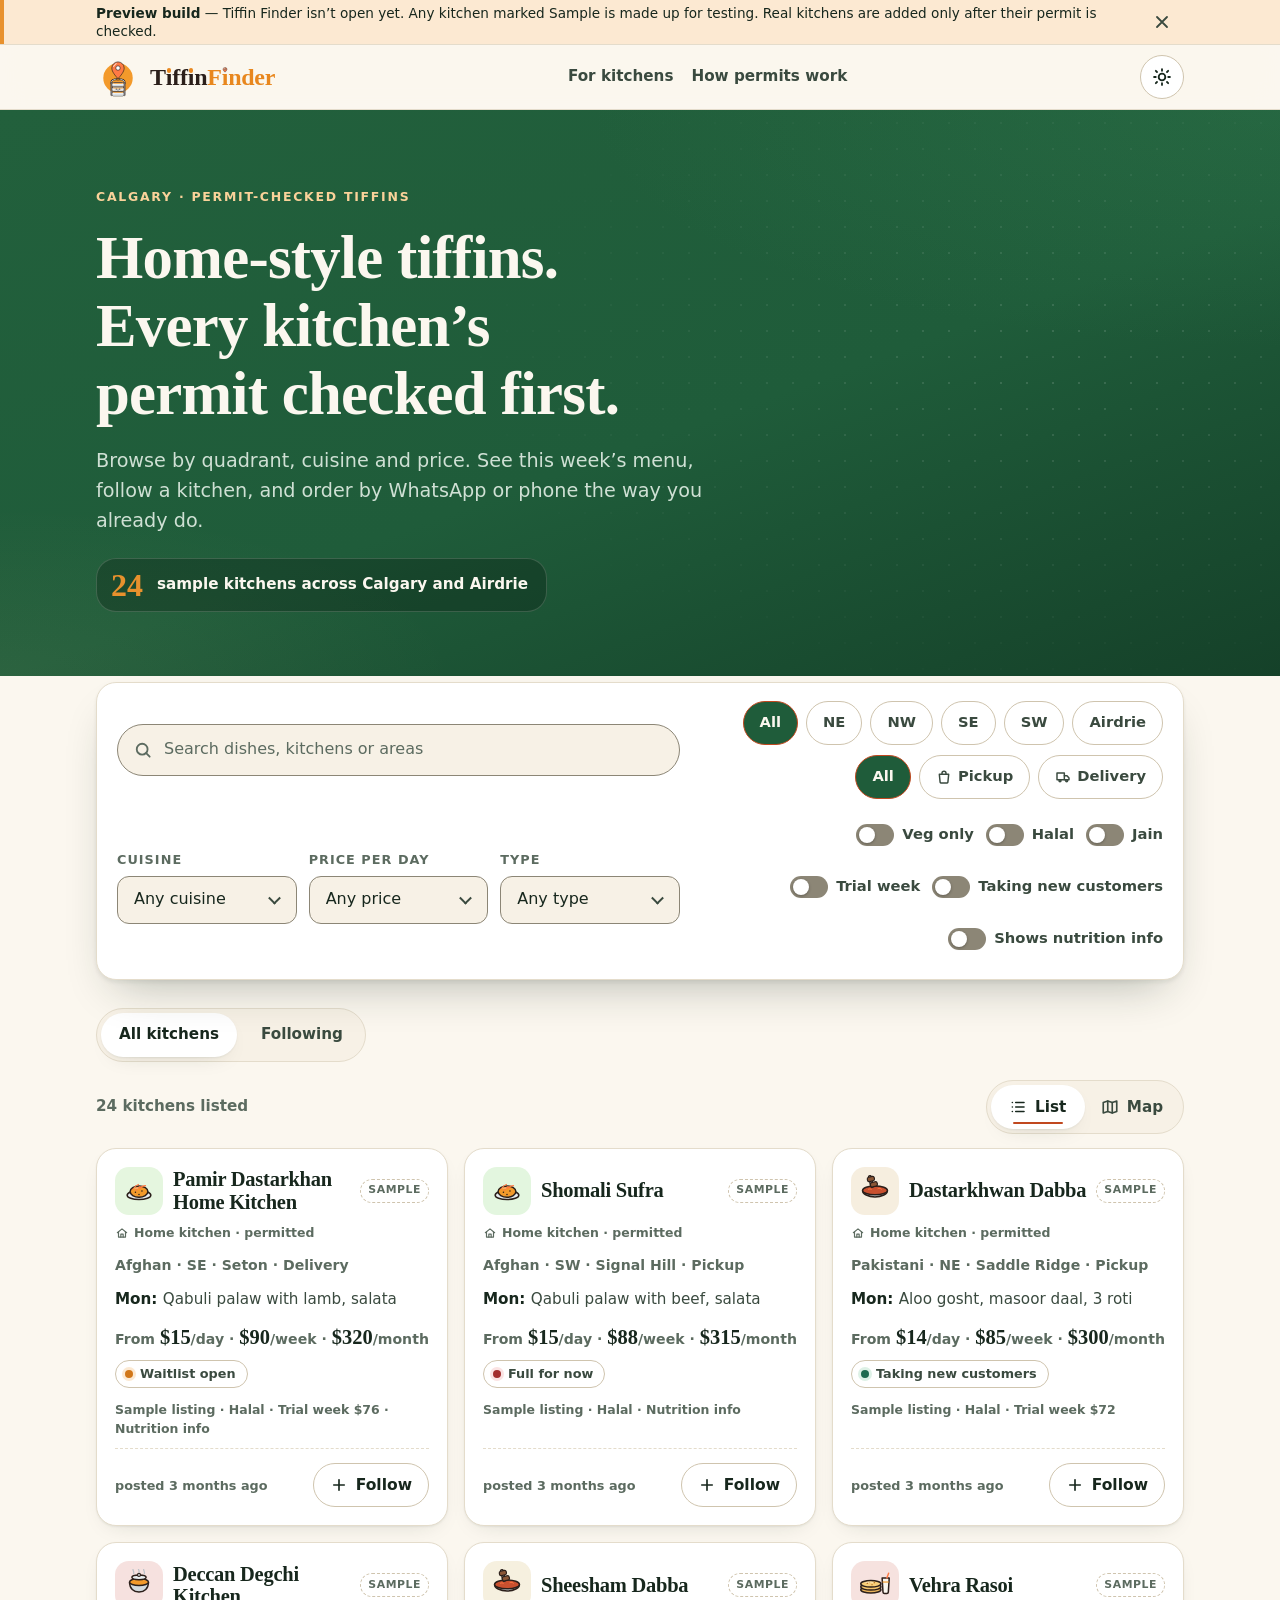
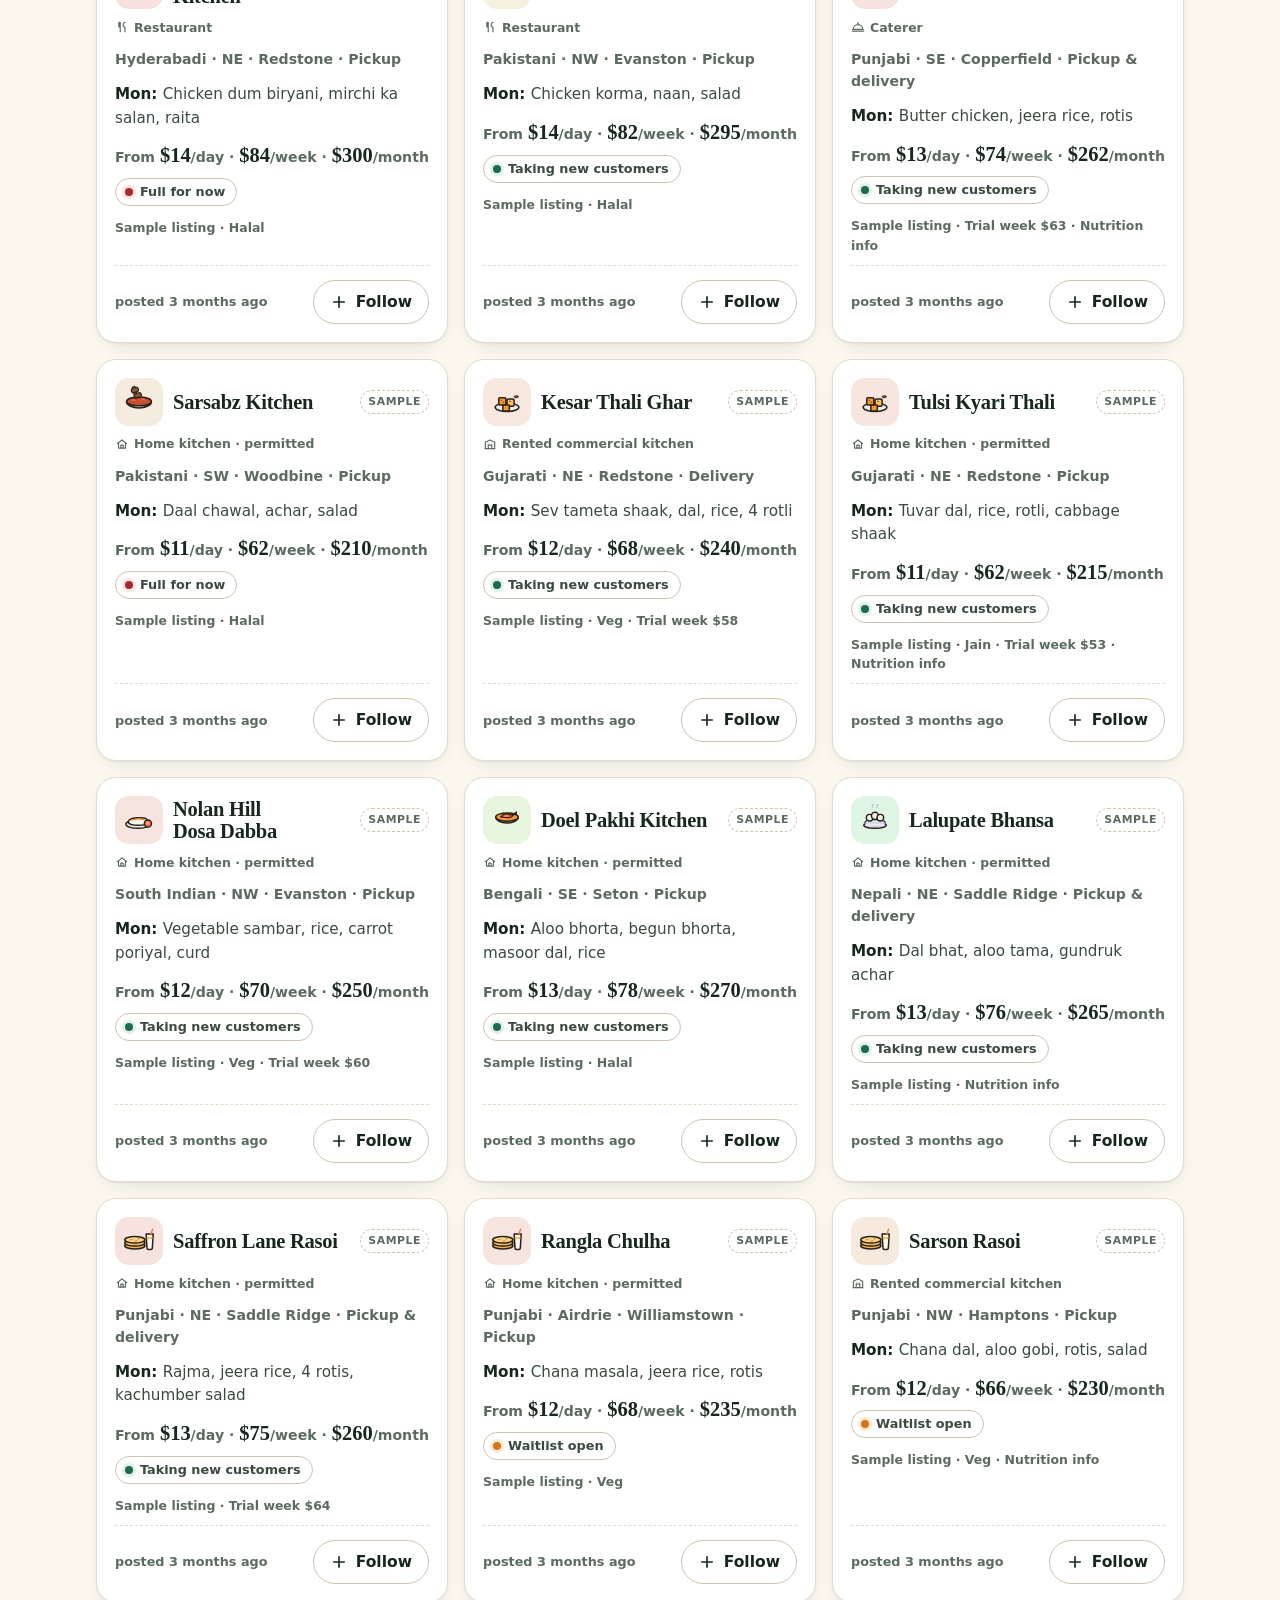
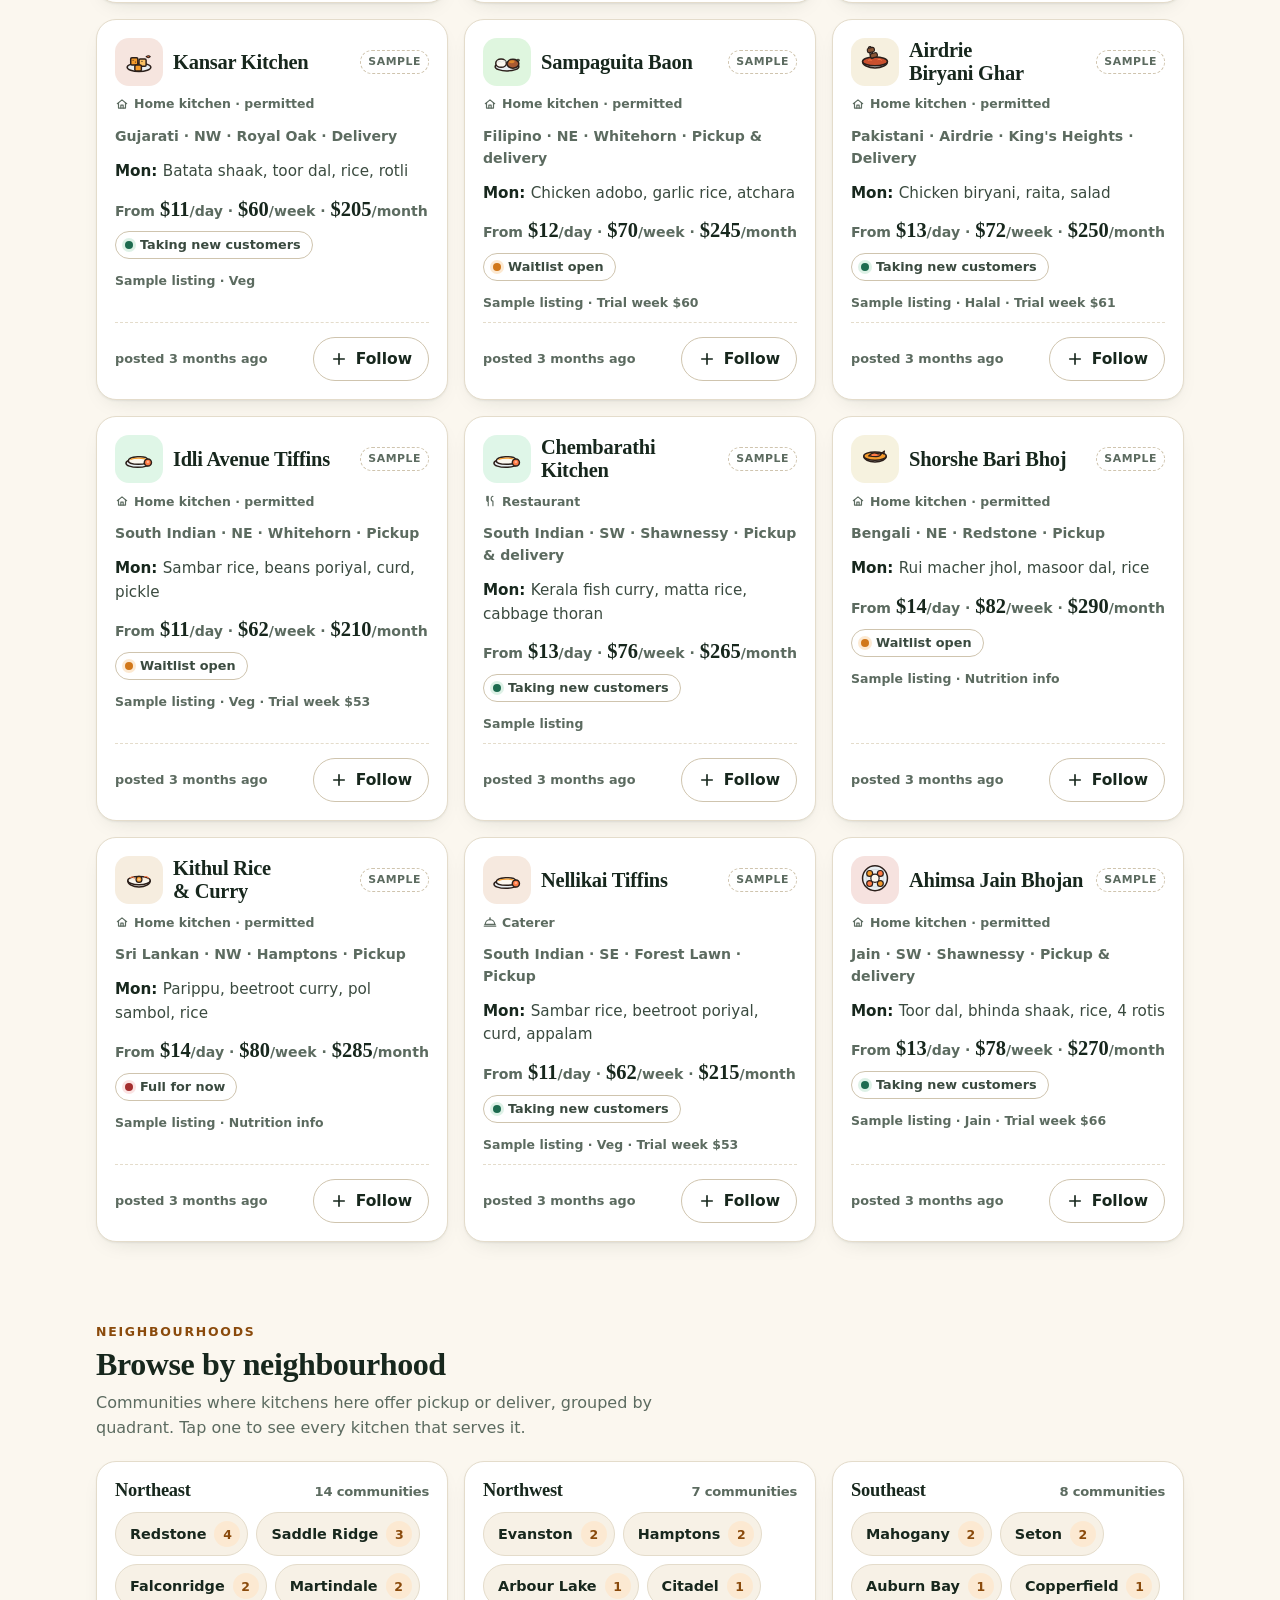
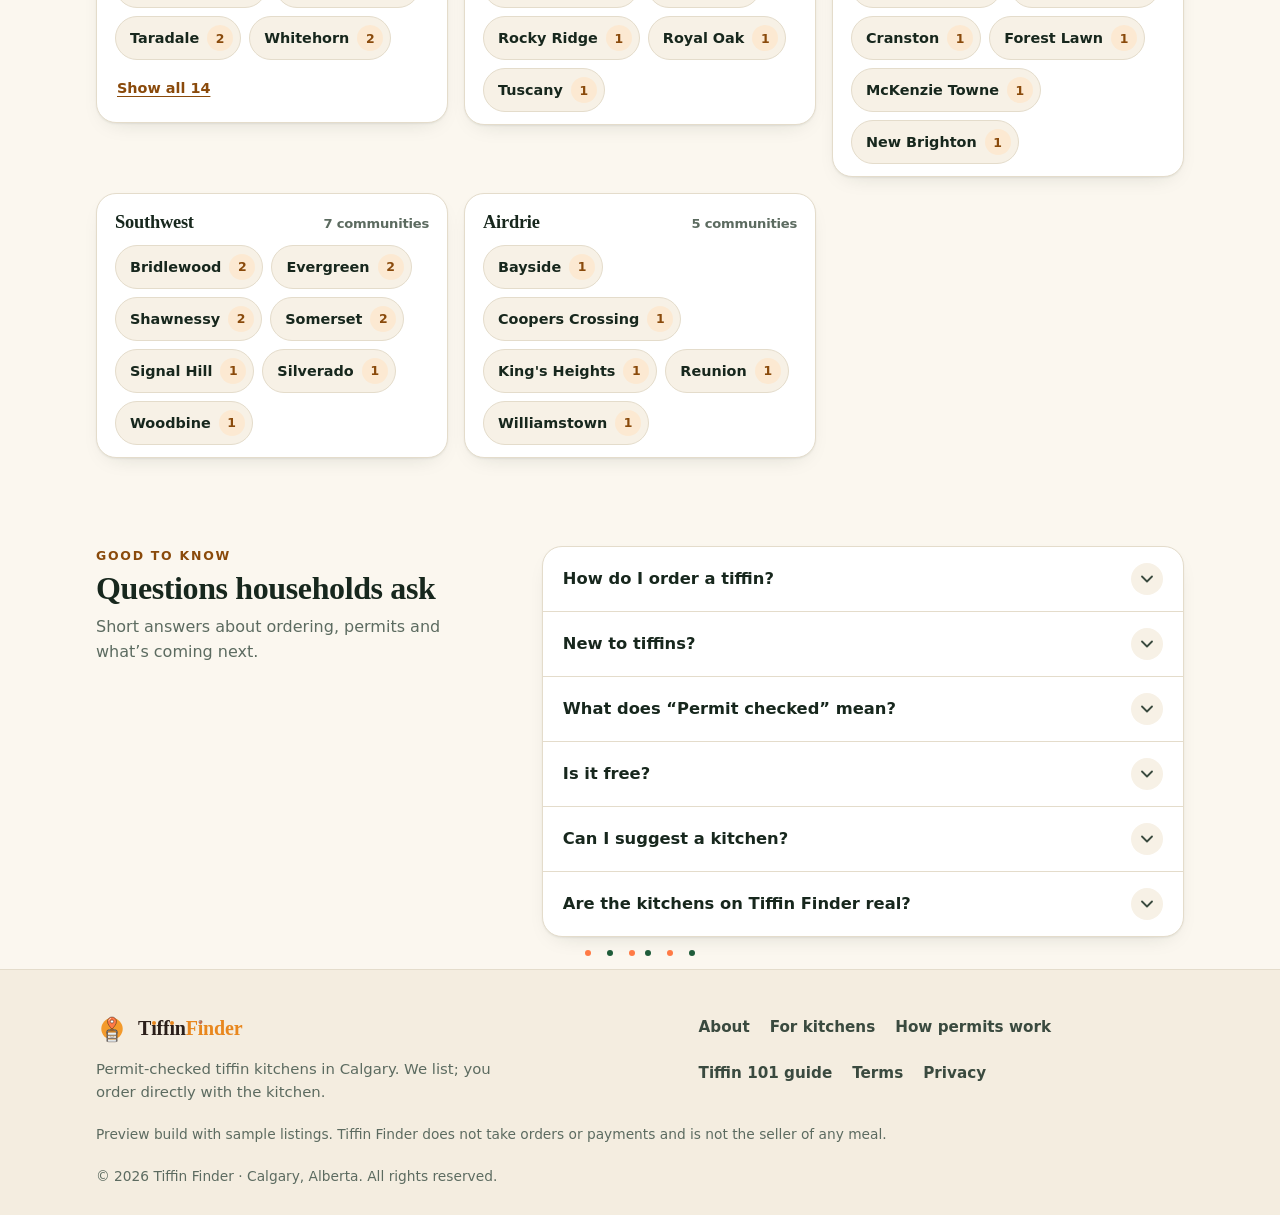
==== commit 070fc68b: "Round 42: live data check, menu freshness, owner flow order, calmer cards, capacity wording, Airdrie" ====
--- a/index.html
+++ b/index.html
@@ -38,13 +38,13 @@
   <link rel="preconnect" href="https://fonts.googleapis.com">
   <link rel="preconnect" href="https://fonts.gstatic.com" crossorigin>
   <link rel="stylesheet" href="https://fonts.googleapis.com/css2?family=Fraunces:opsz,wght@9..144,500..700&family=Manrope:wght@400..800&family=Baloo+2:wght@800&display=swap">
-  <link rel="stylesheet" href="./styles.css?v=tf-v1.46.0">
+  <link rel="stylesheet" href="./styles.css?v=tf-v1.48.0">
   <!-- app.js stays blocking here on purpose: it decides the route, a
        kitchen's own link (?k=&solo=1), demo mode and the pending hero
        before first paint, so a shared kitchen link never flashes the home
        page first. The other pages load it with defer (early.js covers
        the theme and a dismissed preview notice there). -->
-  <script src="./app.js?v=tf-v1.46.0"></script>
+  <script src="./app.js?v=tf-v1.48.0"></script>
   <script type="application/ld+json">
   {
     "@context": "https://schema.org",
@@ -203,7 +203,7 @@
       </div>
     </section>
 
-    <div class="section-divider" aria-hidden="true"><svg viewBox="0 0 120 16" width="120" height="16" focusable="false"><circle class="a" cx="8" cy="8" r="3"/><circle class="b" cx="30" cy="8" r="3"/><circle class="a" cx="52" cy="8" r="3"/><circle class="b" cx="68" cy="8" r="3"/><circle class="a" cx="90" cy="8" r="3"/><circle class="b" cx="112" cy="8" r="3"/></svg></div>
+    <div class="section-divider" id="divider-hero" aria-hidden="true"><svg viewBox="0 0 120 16" width="120" height="16" focusable="false"><circle class="a" cx="8" cy="8" r="3"/><circle class="b" cx="30" cy="8" r="3"/><circle class="a" cx="52" cy="8" r="3"/><circle class="b" cx="68" cy="8" r="3"/><circle class="a" cx="90" cy="8" r="3"/><circle class="b" cx="112" cy="8" r="3"/></svg></div>
 
     <section class="wrap filters-section is-pending" id="filters-section" aria-labelledby="filters-heading">
       <h2 id="filters-heading" class="visually-hidden">Search and filter kitchens</h2>
@@ -501,7 +501,7 @@
       </div>
     </section>
 
-    <div class="section-divider" aria-hidden="true"><svg viewBox="0 0 120 16" width="120" height="16" focusable="false"><circle class="a" cx="8" cy="8" r="3"/><circle class="b" cx="30" cy="8" r="3"/><circle class="a" cx="52" cy="8" r="3"/><circle class="b" cx="68" cy="8" r="3"/><circle class="a" cx="90" cy="8" r="3"/><circle class="b" cx="112" cy="8" r="3"/></svg></div>
+    <div class="section-divider" id="divider-faq" aria-hidden="true"><svg viewBox="0 0 120 16" width="120" height="16" focusable="false"><circle class="a" cx="8" cy="8" r="3"/><circle class="b" cx="30" cy="8" r="3"/><circle class="a" cx="52" cy="8" r="3"/><circle class="b" cx="68" cy="8" r="3"/><circle class="a" cx="90" cy="8" r="3"/><circle class="b" cx="112" cy="8" r="3"/></svg></div>
   </main>
 
   <footer class="site-footer">
--- a/styles.css
+++ b/styles.css
@@ -2383,31 +2383,18 @@
   color: var(--ink-2);
 }
 
-/* A card's badge row: the badge (Sample listing or the permit), the diet
-   chip, then the capacity pill. Never more than three. Name and price (see
-   .card-title, .card-price strong) are the read-first elements on a card;
-   this row is scanned second, so it stays a size and weight step below
-   them while keeping every colour and label the same as elsewhere. */
-.card-badges {
-  display: flex;
-  flex-wrap: wrap;
-  align-items: center;
-  gap: 5px 7px;
-  margin-top: 1px;
-}
-
-.card-badges .badge,
-.card-badges .diet-chip,
-.card-badges .status-pill {
-  min-height: 25px;
-  padding-top: 2px;
-  padding-bottom: 2px;
-  font-size: 0.74rem;
-}
-
-.card-badges .badge svg {
-  width: 13px;
-  height: 13px;
+/* Round 42: the card's secondary facts (the permit/sample state, the diet
+   word, the trial week price, "Nutrition info") as one quiet text line
+   instead of a row of same-size pills -- see cardFacts() in app.js. Name,
+   price and the capacity pill (.card-price-row) are the read-first
+   elements on a card; this line is scanned third, a size step below them,
+   using the same muted colour as .card-meta and .card-price so it reads
+   as one quiet family rather than competing chips. */
+.card-facts {
+  margin: 2px 0 0;
+  color: var(--muted);
+  font-size: 0.78rem;
+  font-weight: 600;
 }
 
 /* The kind of permitted operator ("Home kitchen · permitted",
@@ -2457,7 +2444,7 @@
   white-space: nowrap;
 }
 
-/* "Taking new customers", "Waitlist" or "Full right now": --ink-2 text on
+/* "Taking new customers", "Waitlist open" or "Full for now": --ink-2 text on
    --surface (9:1+ both themes); the dot repeats it in colour. */
 .status-pill {
   display: inline-flex;
@@ -4674,6 +4661,13 @@
   margin: 8px 0;
 }
 
+/* app.js hides the two home-page dividers outright on every other view
+   (kitchen, map, following, launch) via the hidden attribute; it needs to
+   win over the display rule above, which otherwise always sets one. */
+.section-divider[hidden] {
+  display: none;
+}
+
 .section-divider svg {
   overflow: visible;
 }
@@ -5940,10 +5934,16 @@
 
 /* Loading hero (index.html .is-pending, removed by app.js revealHero once
    the kitchens arrive). Only under .js, so without JavaScript the hero
-   reads normally. The words stay in the page (the h1 keeps its name for
-   screen readers) but show as soft cream bars, and the filters hold their
-   space unseen, so nothing jumps when the real hero appears. */
-.js .hero.is-pending :is(#hero-eyebrow, #hero-heading, #hero-lede, .hero-count) {
+   reads normally. Round 42: the eyebrow, heading and lede are genuinely
+   static copy -- they don't depend on kitchens.json at all, except in the
+   rare case the page turns out to be the launch page (see applyHeroMode),
+   so they now paint and animate in immediately like the rest of the page
+   instead of waiting behind a skeleton. Only the live kitchen count
+   (.hero-count, which really doesn't have a number yet) and the launch
+   panel (#hero-launch, which really doesn't know yet whether it applies)
+   stay held back as soft cream bars until the reveal, so nothing jumps
+   when the real hero appears. */
+.js .hero.is-pending .hero-count {
   justify-self: start;
   color: transparent;
   background: linear-gradient(90deg, rgb(251 247 239 / 0.10), rgb(251 247 239 / 0.18), rgb(251 247 239 / 0.10));
@@ -5951,9 +5951,6 @@
   animation: shimmer 1.6s linear infinite;
   border-radius: 12px;
   user-select: none;
-}
-
-.js .hero.is-pending .hero-count {
   border-color: transparent;
 }
 
@@ -5961,8 +5958,12 @@
   visibility: hidden;
 }
 
-/* The entrance rise waits for the reveal, then plays once (.is-revealed). */
-.js .hero.is-pending .hero-inner > * {
+/* The entrance rise waits for the reveal, then plays once (.is-revealed),
+   but only for the two elements that are still genuinely pending -- the
+   eyebrow, heading and lede play their normal entrance immediately (the
+   base .hero-inner > * rule a few lines down), the same as every other
+   static element on first paint. */
+.js .hero.is-pending .hero-inner > :is(.hero-count, #hero-launch) {
   animation: none;
 }
 
@@ -6063,8 +6064,10 @@
     background: var(--surface-2);
   }
 
-  /* The loading hero: still cream bars, no shimmer, and no rise on reveal. */
-  .js .hero.is-pending :is(#hero-eyebrow, #hero-heading, #hero-lede, .hero-count) {
+  /* The loading hero: still a cream bar for the live count, no shimmer,
+     and no rise on reveal -- see the Round 42 comment above for why the
+     eyebrow, heading and lede are no longer included here. */
+  .js .hero.is-pending .hero-count {
     animation: none;
     background: rgb(251 247 239 / 0.12);
   }
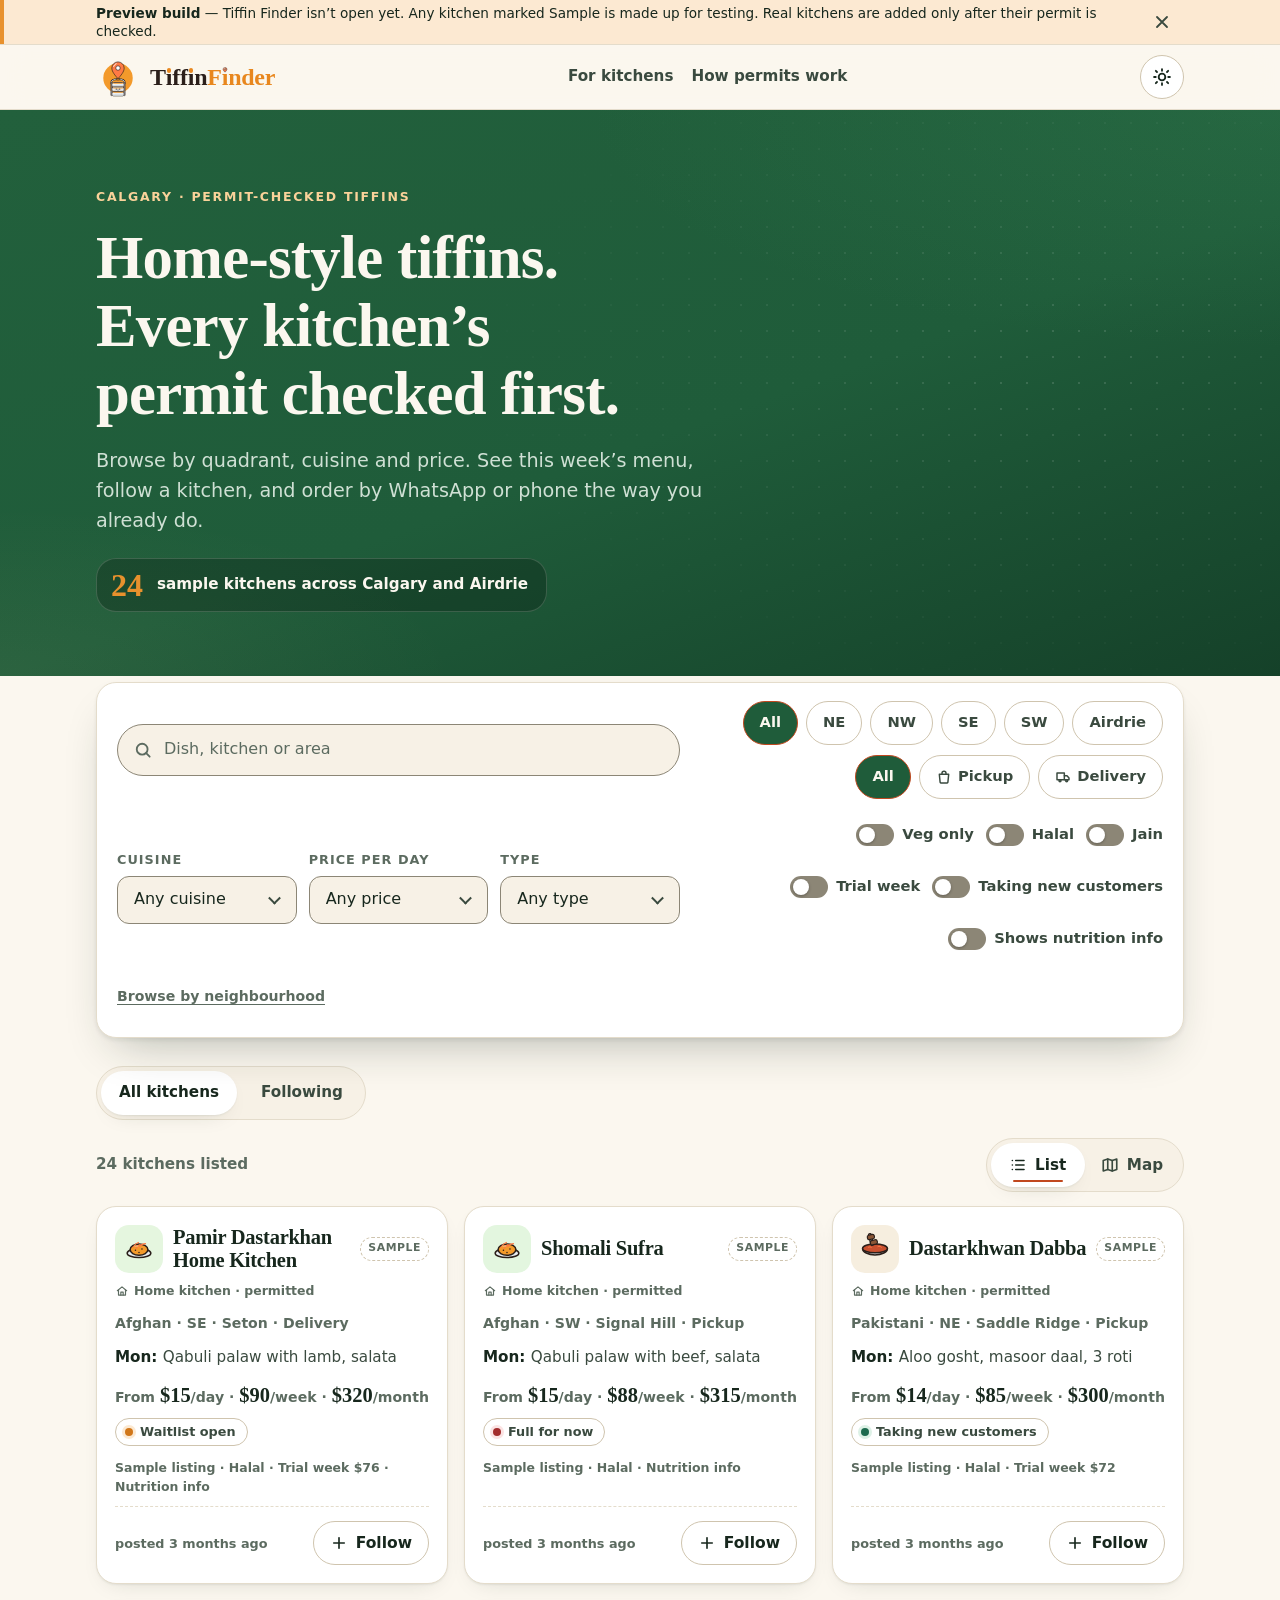
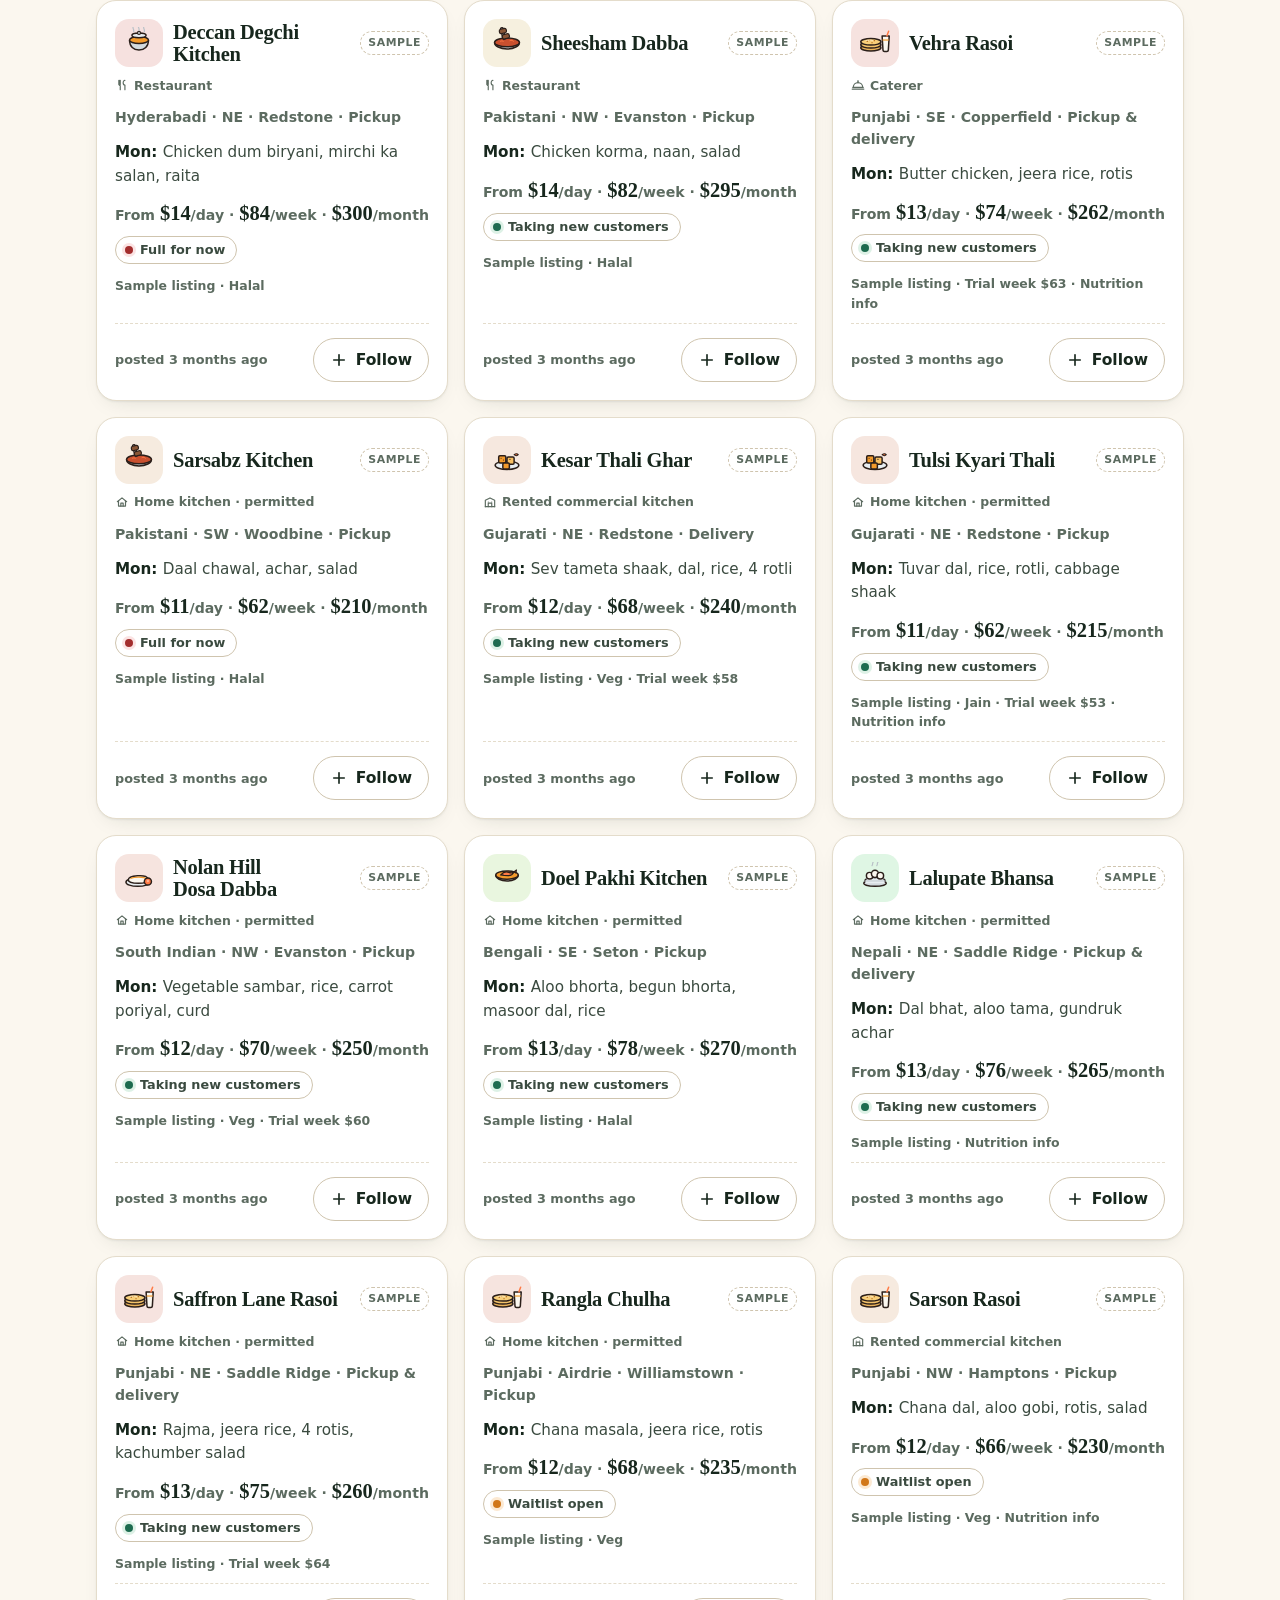
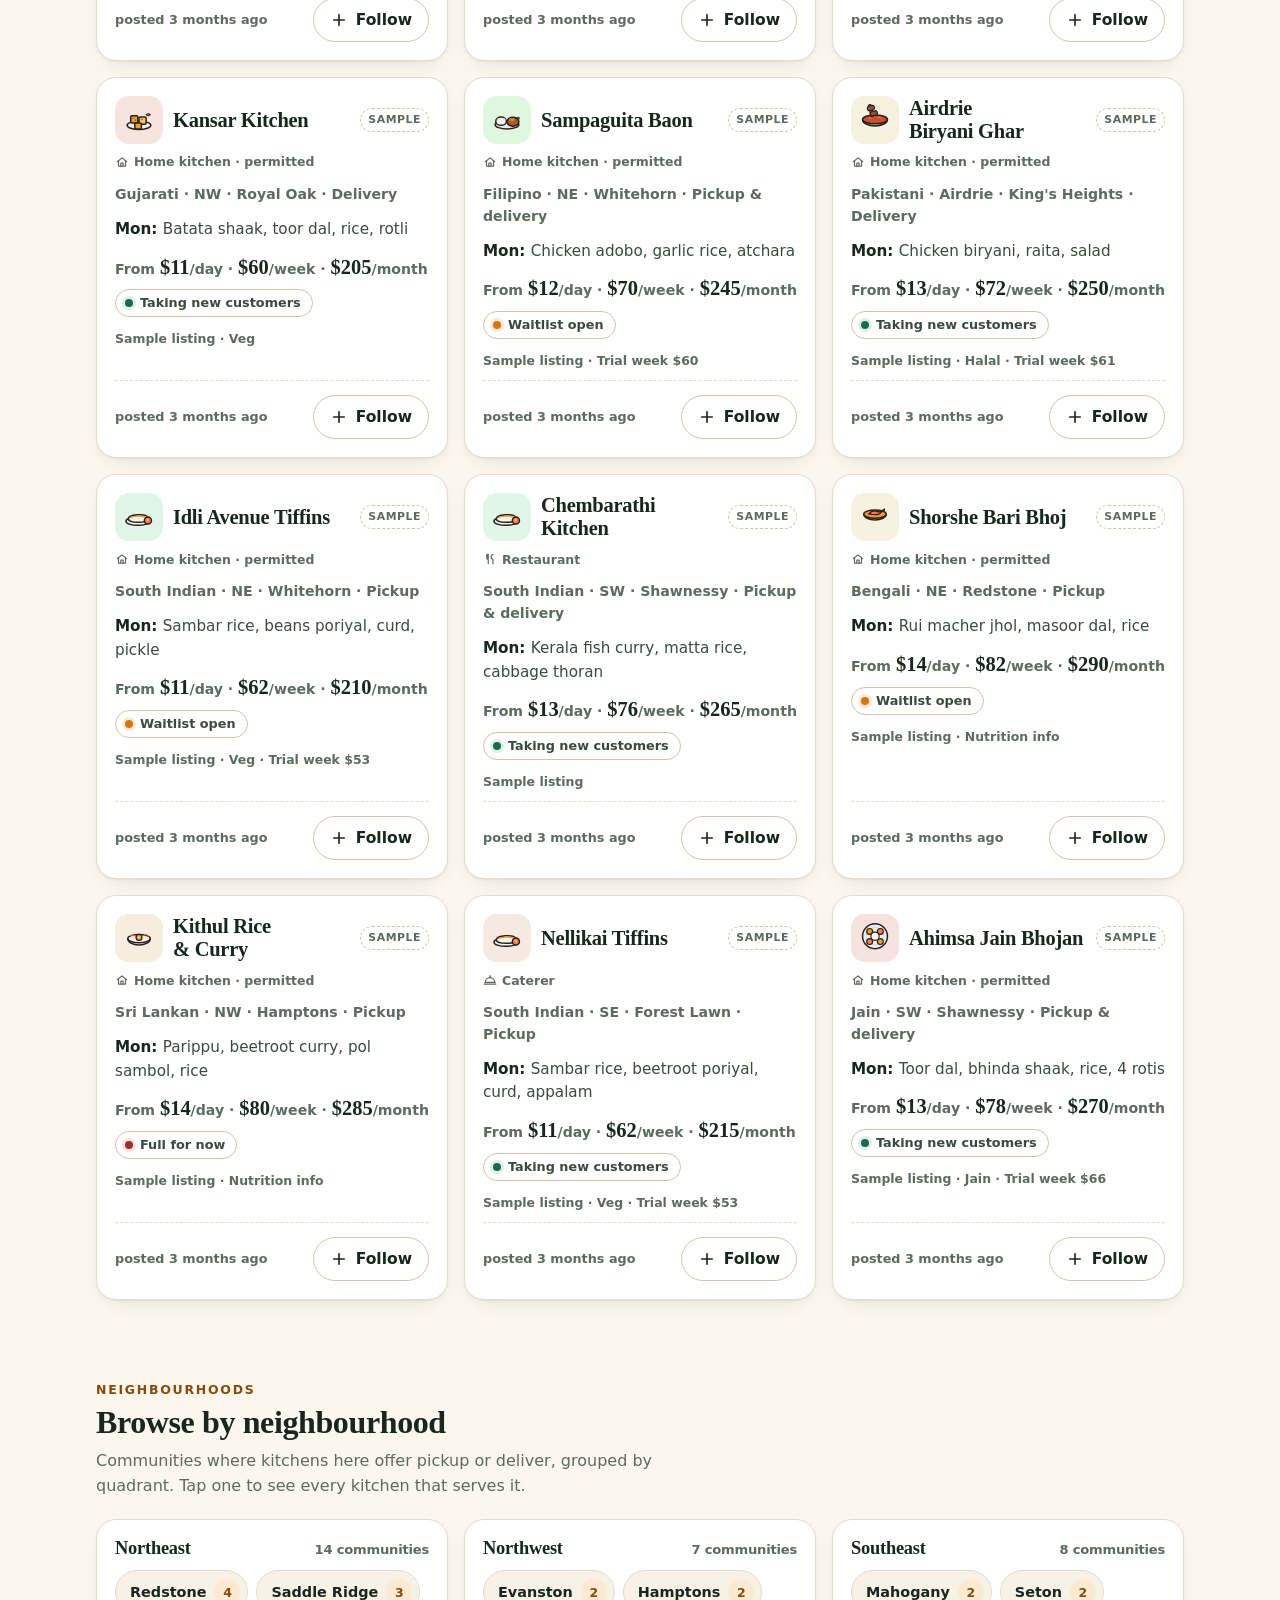
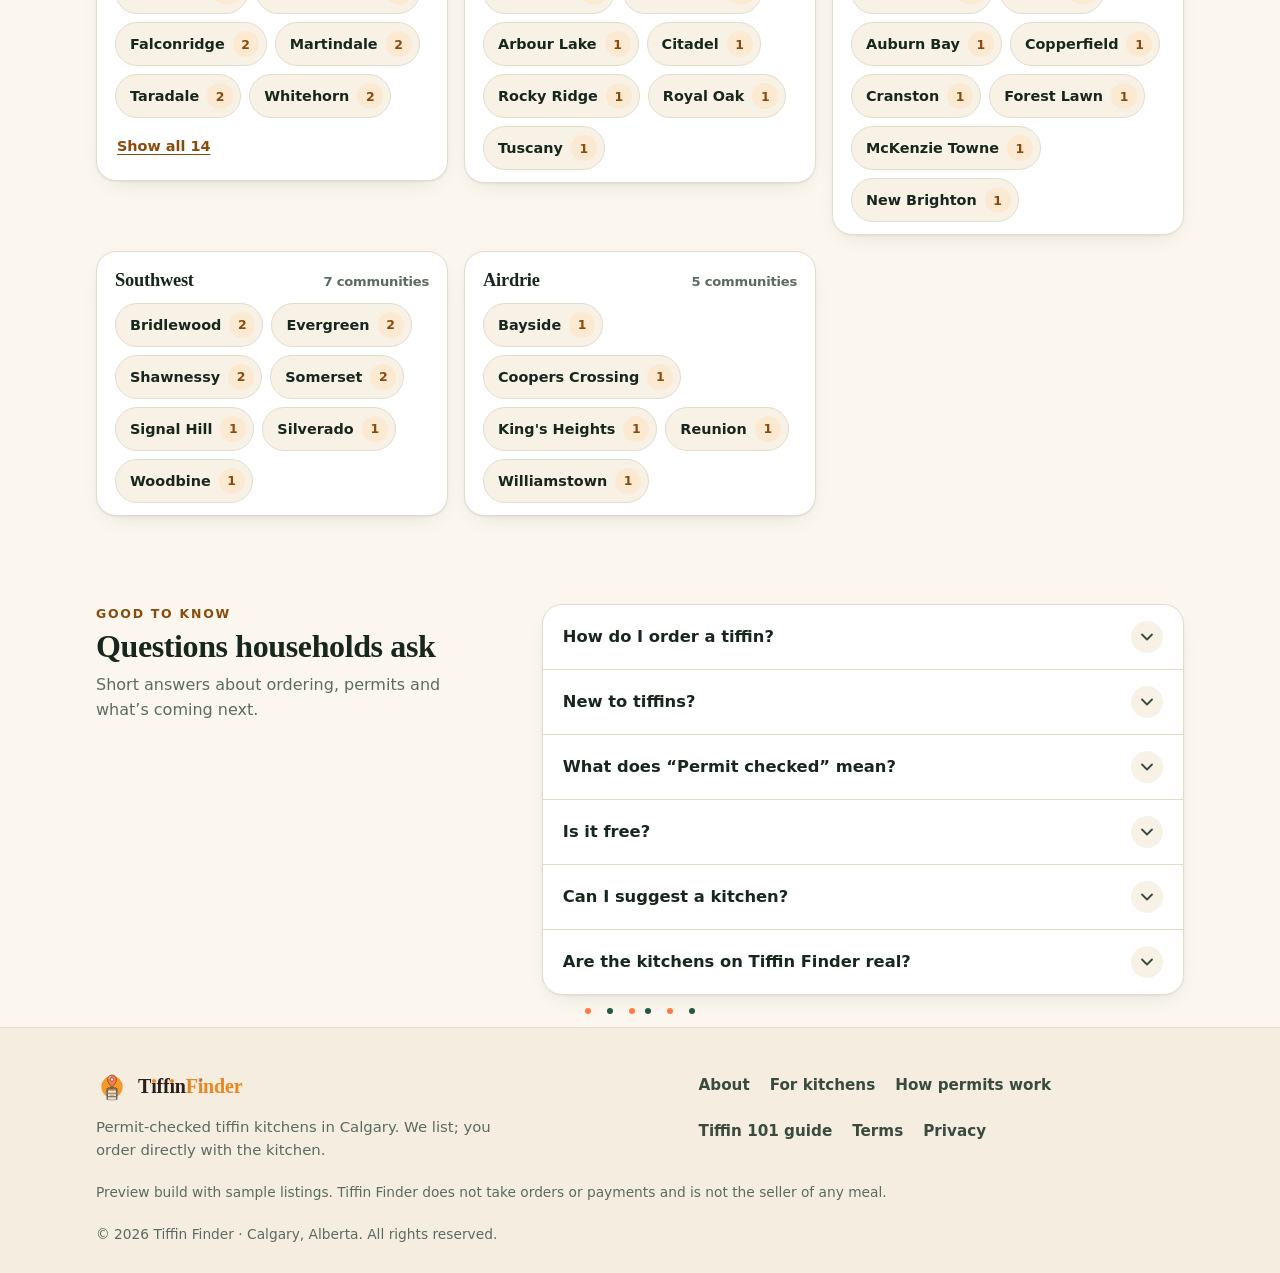
==== commit 0875bb0a: "Round 44: max-price filter, discoverable areas, permit explainer, toast placement, fuller listing em" ====
--- a/index.html
+++ b/index.html
@@ -38,13 +38,13 @@
   <link rel="preconnect" href="https://fonts.googleapis.com">
   <link rel="preconnect" href="https://fonts.gstatic.com" crossorigin>
   <link rel="stylesheet" href="https://fonts.googleapis.com/css2?family=Fraunces:opsz,wght@9..144,500..700&family=Manrope:wght@400..800&family=Baloo+2:wght@800&display=swap">
-  <link rel="stylesheet" href="./styles.css?v=tf-v1.48.0">
+  <link rel="stylesheet" href="./styles.css?v=tf-v1.50.0">
   <!-- app.js stays blocking here on purpose: it decides the route, a
        kitchen's own link (?k=&solo=1), demo mode and the pending hero
        before first paint, so a shared kitchen link never flashes the home
        page first. The other pages load it with defer (early.js covers
        the theme and a dismissed preview notice there). -->
-  <script src="./app.js?v=tf-v1.48.0"></script>
+  <script src="./app.js?v=tf-v1.50.0"></script>
   <script type="application/ld+json">
   {
     "@context": "https://schema.org",
@@ -212,7 +212,7 @@
           <div class="search-field">
             <label for="q" class="visually-hidden">Search dishes, kitchens or areas</label>
             <svg class="search-icon" viewBox="0 0 24 24" fill="none" stroke="currentColor" stroke-width="2.2" stroke-linecap="round" aria-hidden="true" focusable="false"><circle cx="11" cy="11" r="6.5"/><path d="M20 20l-4.2-4.2"/></svg>
-            <input id="q" name="q" type="search" placeholder="Search dishes, kitchens or areas" autocomplete="off" enterkeyhint="search">
+            <input id="q" name="q" type="search" placeholder="Dish, kitchen or area" autocomplete="off" enterkeyhint="search">
           </div>
           <button type="button" class="btn-filters-open" id="open-filters-sheet" aria-haspopup="dialog" aria-expanded="false" aria-controls="filters-sheet-panel">
             <svg viewBox="0 0 24 24" width="18" height="18" fill="none" stroke="currentColor" stroke-width="2.2" stroke-linecap="round" stroke-linejoin="round" aria-hidden="true" focusable="false"><path d="M4 7h10M18 7h2M4 17h2M8 17h12"/><circle cx="16" cy="7" r="2"/><circle cx="6" cy="17" r="2"/></svg>
@@ -220,6 +220,8 @@
             <span class="filters-open-badge" id="filters-open-badge" hidden>0</span>
           </button>
         </div>
+
+        <p class="hoods-jump" id="hoods-jump" hidden><a href="#hoods-heading" class="hoods-jump-link">Browse by neighbourhood</a></p>
 
         <div class="chip-stack">
           <fieldset class="chip-group">
@@ -262,9 +264,11 @@
             <span class="select">
               <select id="price" name="price">
                 <option value="">Any price</option>
-                <option value="low">Under $12</option>
-                <option value="mid">$12 – $13</option>
-                <option value="high">$14 and up</option>
+                <option value="11">Up to $11/day</option>
+                <option value="12">Up to $12/day</option>
+                <option value="13">Up to $13/day</option>
+                <option value="14">Up to $14/day</option>
+                <option value="15">Up to $15/day</option>
               </select>
             </span>
           </div>
@@ -350,6 +354,7 @@
 
     <section class="wrap" id="view-browse" aria-labelledby="results-heading">
       <h2 id="results-heading" class="visually-hidden">Kitchens</h2>
+      <p class="visually-hidden" id="permit-sr-explainer">“Permit checked” means Tiffin Finder looked at that kitchen’s own food permit — not a food-safety inspection or endorsement. It’s different from “permitted” in a listing’s type label, which only says what kind of place it is. A sample listing is made up, not a real kitchen, so there’s nothing checked yet.</p>
       <div class="filter-pills" id="filter-pills" hidden>
         <button type="button" class="filter-pill" id="near-pill">
           <svg class="filter-pill-pin" viewBox="0 0 24 24" width="16" height="16" fill="none" stroke="currentColor" stroke-width="2.2" stroke-linecap="round" stroke-linejoin="round" aria-hidden="true" focusable="false"><path d="M12 21s-6-5.4-6-11a6 6 0 0 1 12 0c0 5.6-6 11-6 11z"/><path d="M12 10.5a1.5 1.5 0 1 0 0-3 1.5 1.5 0 0 0 0 3z"/></svg>
--- a/styles.css
+++ b/styles.css
@@ -810,6 +810,16 @@
   gap: 8px;
 }
 
+/* Reserve the Install button's box even while it's hidden, so the header
+   actions column's width — and the centred nav's available space, from
+   720px — never changes the moment beforeinstallprompt fires mid-session.
+   :root.is-solo's display:none !important (12b) still wins there. */
+#install-btn[hidden] {
+  display: inline-flex;
+  visibility: hidden;
+  pointer-events: none;
+}
+
 .icon-btn {
   display: inline-grid;
   place-items: center;
@@ -1455,6 +1465,29 @@
   appearance: none;
 }
 
+/* Round 44: a small, quiet jump link to the neighbourhood section, near
+   the search box -- discoverable on phones, where the search
+   placeholder truncates before it ever hints "areas" are searchable. */
+.hoods-jump {
+  margin: 0;
+  font-size: 0.88rem;
+}
+
+.hoods-jump-link {
+  display: inline-flex;
+  align-items: center;
+  min-height: 44px;
+  color: var(--muted);
+  font-weight: 600;
+  text-decoration: underline;
+  text-underline-offset: 3px;
+  text-decoration-thickness: 1px;
+}
+
+.hoods-jump-link:hover {
+  color: var(--ink);
+}
+
 /* Quadrant chips above Pickup / Delivery chips. */
 .chip-stack {
   display: grid;
@@ -2896,6 +2929,47 @@
   margin: 0;
   color: var(--ink-2);
   max-width: 62ch;
+}
+
+/* Round 44: the permit/sample badge plus its "what does this mean?"
+   disclosure button, on one row. */
+.k-badge-row {
+  display: flex;
+  align-items: center;
+  flex-wrap: wrap;
+  gap: 6px;
+}
+
+.permit-info-btn {
+  display: inline-flex;
+  align-items: center;
+  justify-content: center;
+  width: 28px;
+  height: 28px;
+  min-width: 44px;
+  min-height: 44px;
+  margin: -8px;
+  padding: 0;
+  border: 0;
+  border-radius: 50%;
+  background: transparent;
+  color: var(--muted);
+}
+
+.permit-info-btn:hover,
+.permit-info-btn[aria-expanded="true"] {
+  color: var(--ink);
+  background: var(--surface-2);
+}
+
+.permit-info-note {
+  margin: 0;
+  max-width: 62ch;
+  padding: 10px 12px;
+  border-radius: var(--radius-sm);
+  background: var(--surface-2);
+  color: var(--ink-2);
+  font-size: 0.88rem;
 }
 
 .k-actions {
@@ -5278,8 +5352,13 @@
   margin: 18px 0;
 }
 
-.callout p:last-child {
+.callout p:last-child,
+.callout ul:last-child {
   margin-bottom: 0;
+}
+
+.callout ul:first-child {
+  margin-top: 0;
 }
 
 /* A margin note, not a banner: the amber preview bar already sits above. */
@@ -5394,6 +5473,37 @@
   border-radius: 14px;
   background: var(--accent-soft);
   color: var(--accent-ink);
+}
+
+/* about.html: a small icon beside a section's <h2>, the same glyph-tile
+   look as .pitch-card's icon, applied inline so plain prose sections read
+   with the same visual device the rest of the site's content pages use
+   (Round 43). No new pattern — same tile, smaller, next to a heading. */
+.prose .h2-glyph {
+  display: flex;
+  align-items: center;
+  gap: 12px;
+  margin-top: 2.4rem;
+}
+
+.prose .h2-glyph .glyph {
+  display: grid;
+  place-items: center;
+  width: 36px;
+  height: 36px;
+  border-radius: 11px;
+  background: var(--accent-soft);
+  color: var(--accent-ink);
+  flex: none;
+}
+
+.prose .h2-glyph .glyph svg {
+  width: 20px;
+  height: 20px;
+}
+
+.prose .h2-glyph h2 {
+  margin: 0;
 }
 
 /* kitchens.html "What your listing looks like": the real card component,
@@ -5846,6 +5956,38 @@
   opacity: 1;
 }
 
+/* Round 44: never let the toast sit on top of a sheet/dialog's own
+   controls (the Filters sheet's "Show N kitchens" footer, or any other
+   sheet). body.sheet-open is already toggled by every sheet the page
+   opens, so this reacts automatically -- no extra JS needed -- and the
+   toast reappears on its own once the sheet closes and the class is
+   removed. */
+body.sheet-open .update-toast {
+  opacity: 0;
+  pointer-events: none;
+}
+
+/* On desktop, anchor the toast to the top-right corner instead of the
+   bottom centre. The filters card (quadrant/service chips, the price
+   select) sits below the header on every page that has one, so a
+   bottom-fixed toast can land on top of it on a short first paint (a
+   short viewport, or before the results grid adds height) regardless of
+   which side it's pinned to; the top corner has no page content fixed
+   there to collide with. */
+@media (min-width: 900px) {
+  .update-toast {
+    left: auto;
+    right: calc(24px + env(safe-area-inset-right, 0px));
+    top: var(--update-toast-top-clear, calc(24px + env(safe-area-inset-top, 0px)));
+    bottom: auto;
+    transform: translate(0, -20px);
+  }
+
+  .update-toast.is-visible {
+    transform: translate(0, 0);
+  }
+}
+
 .update-toast-text {
   margin: 0;
   min-width: 0;
